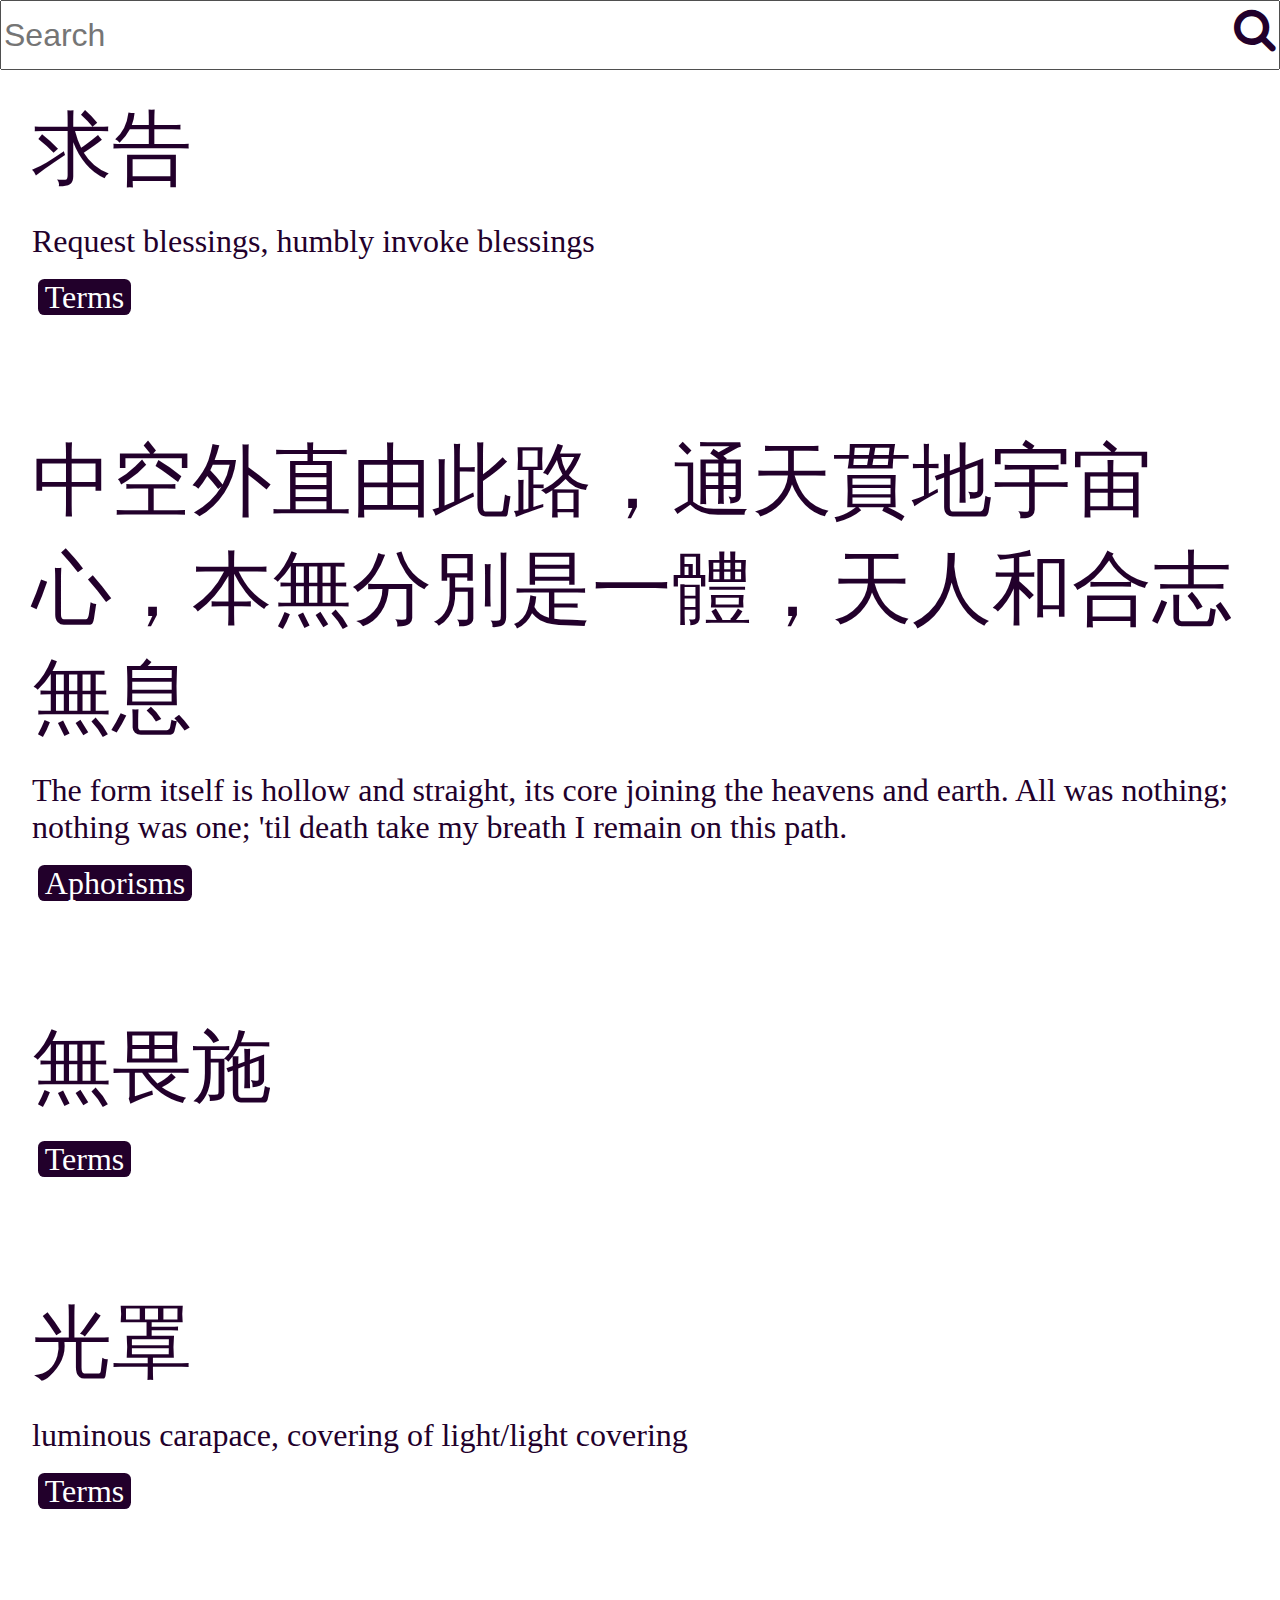
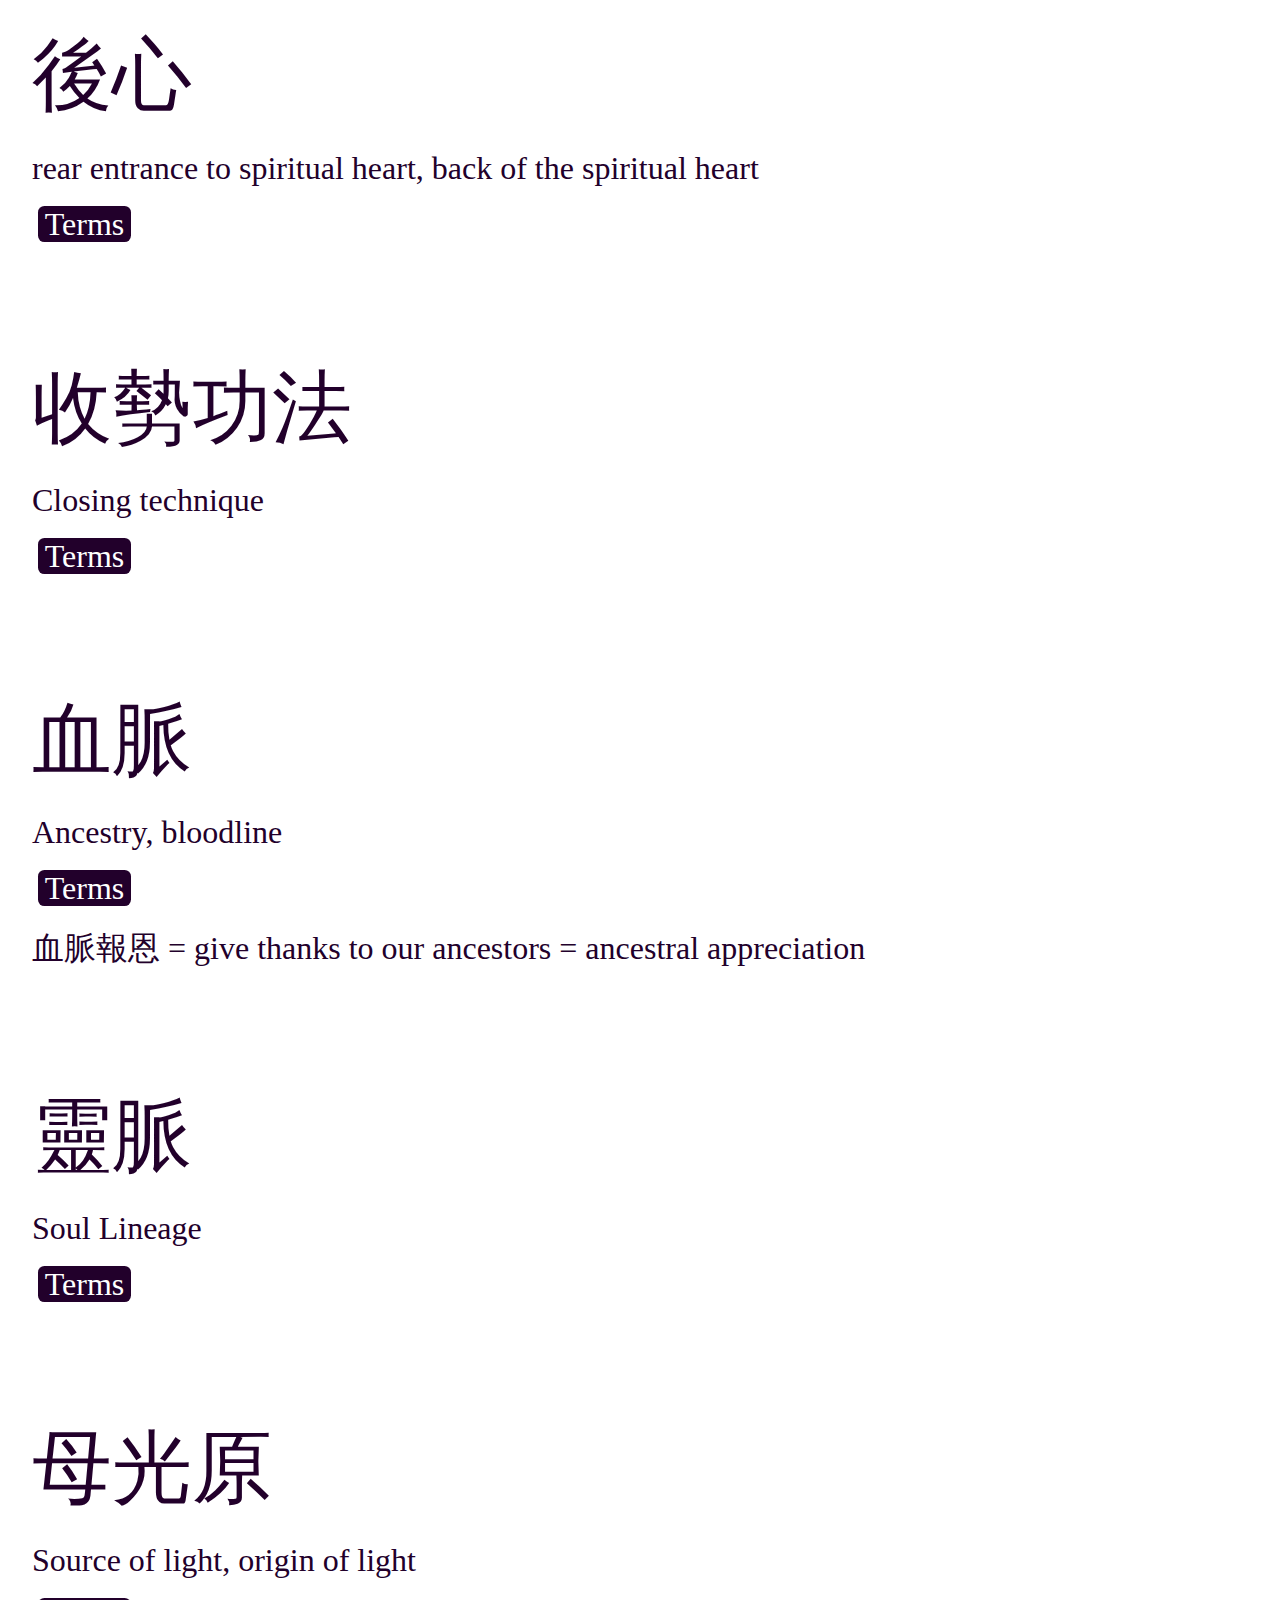
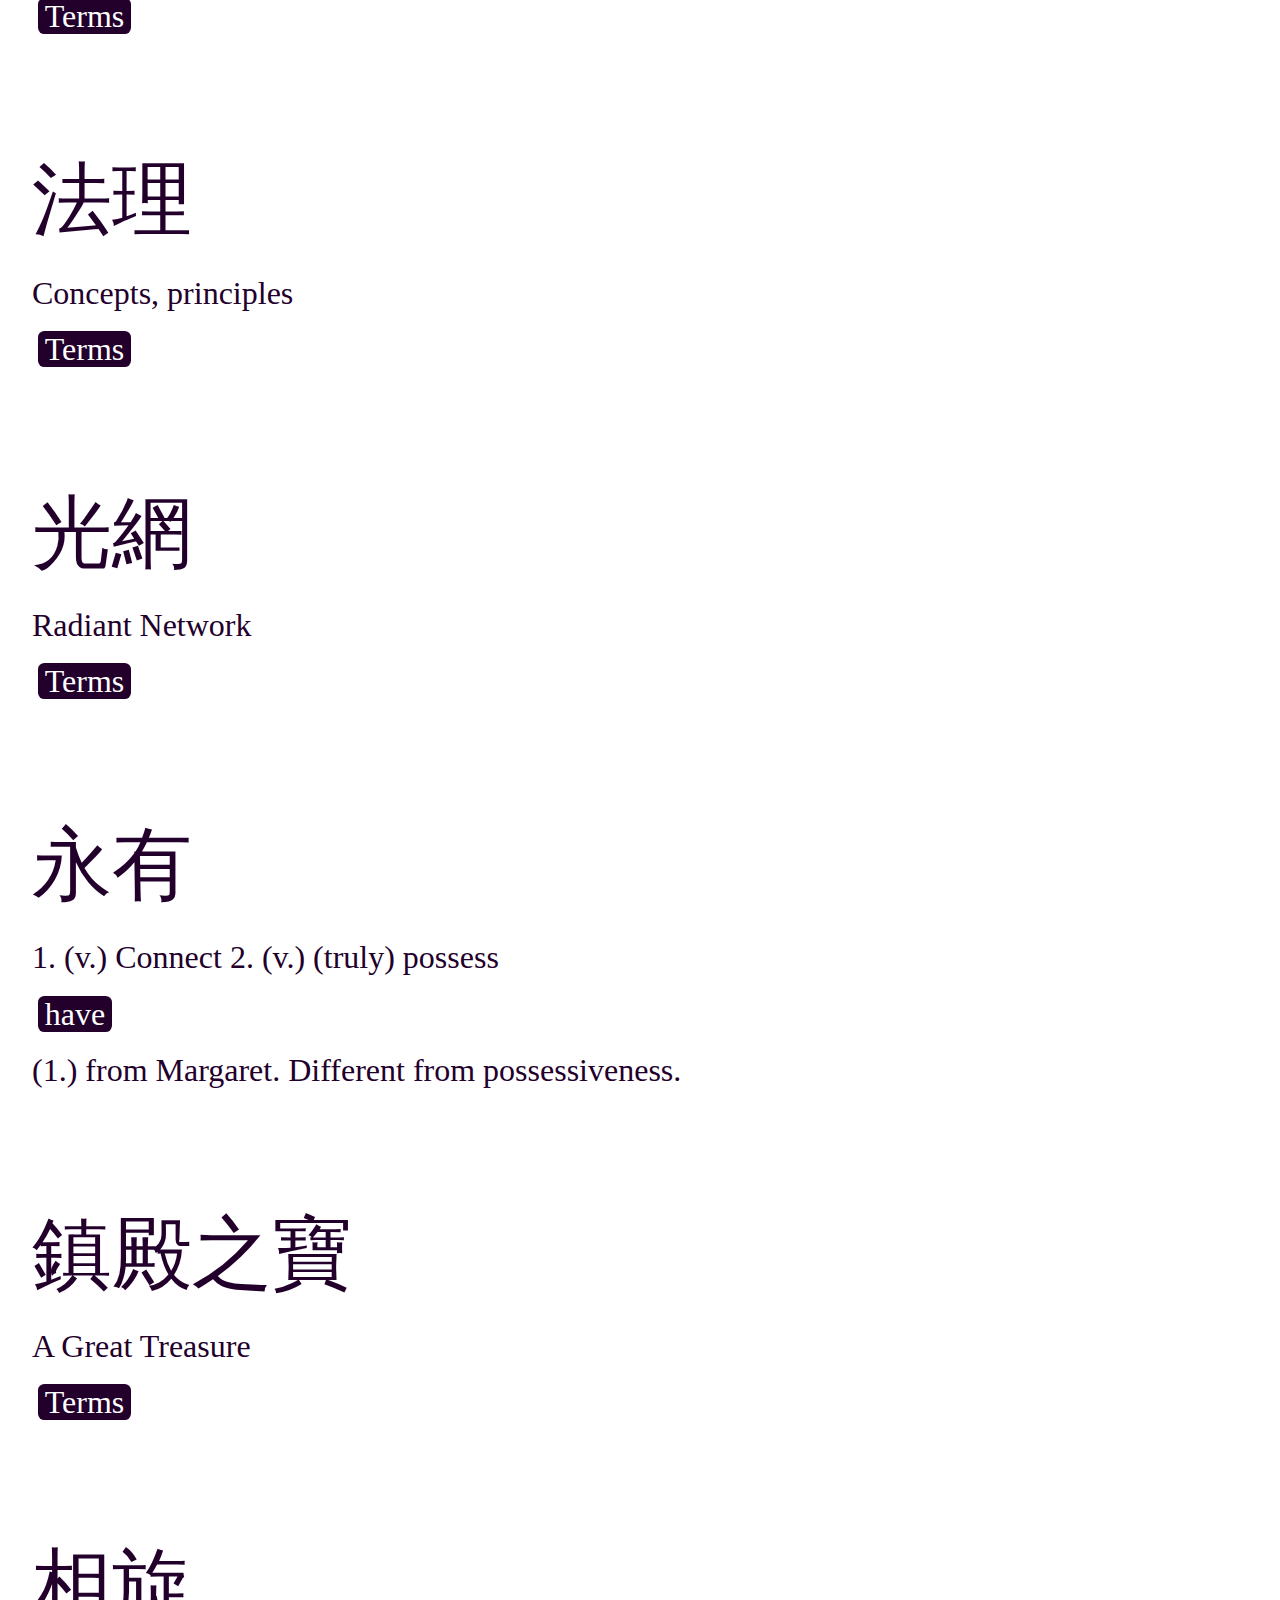
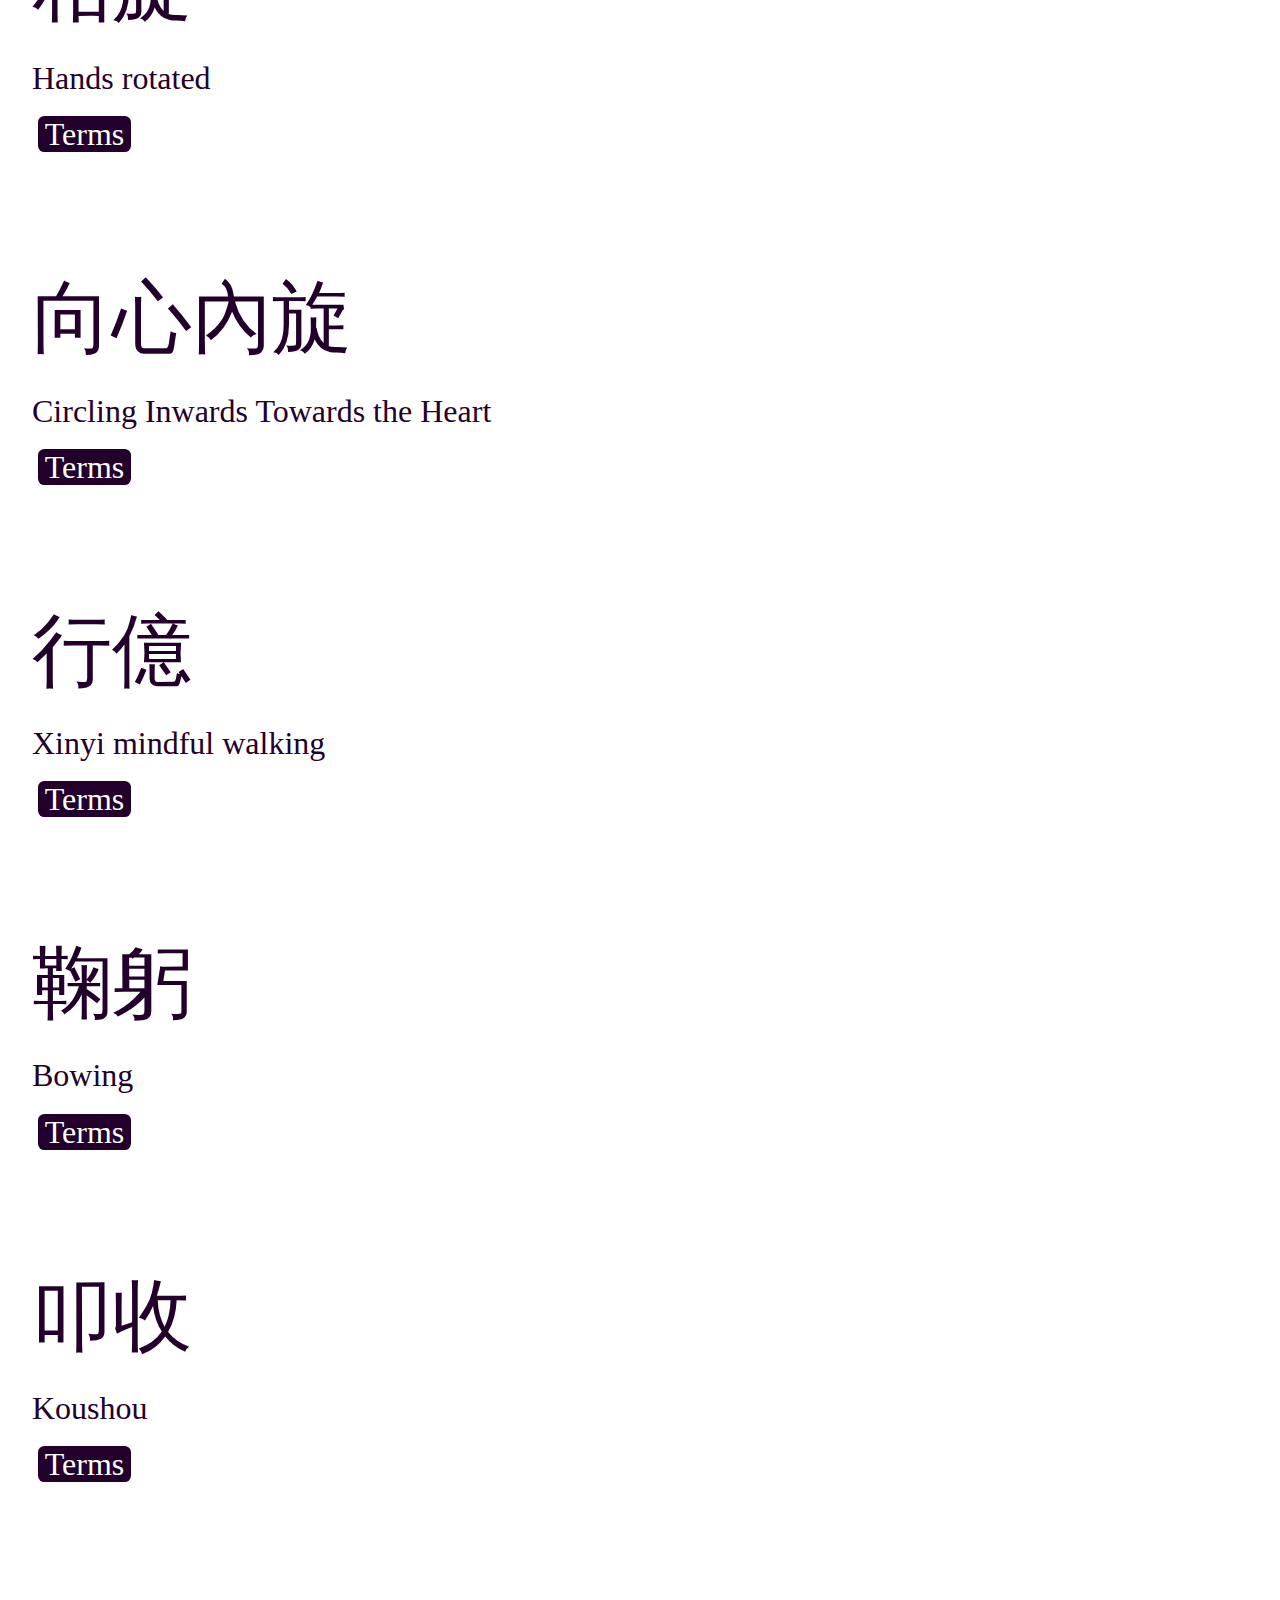
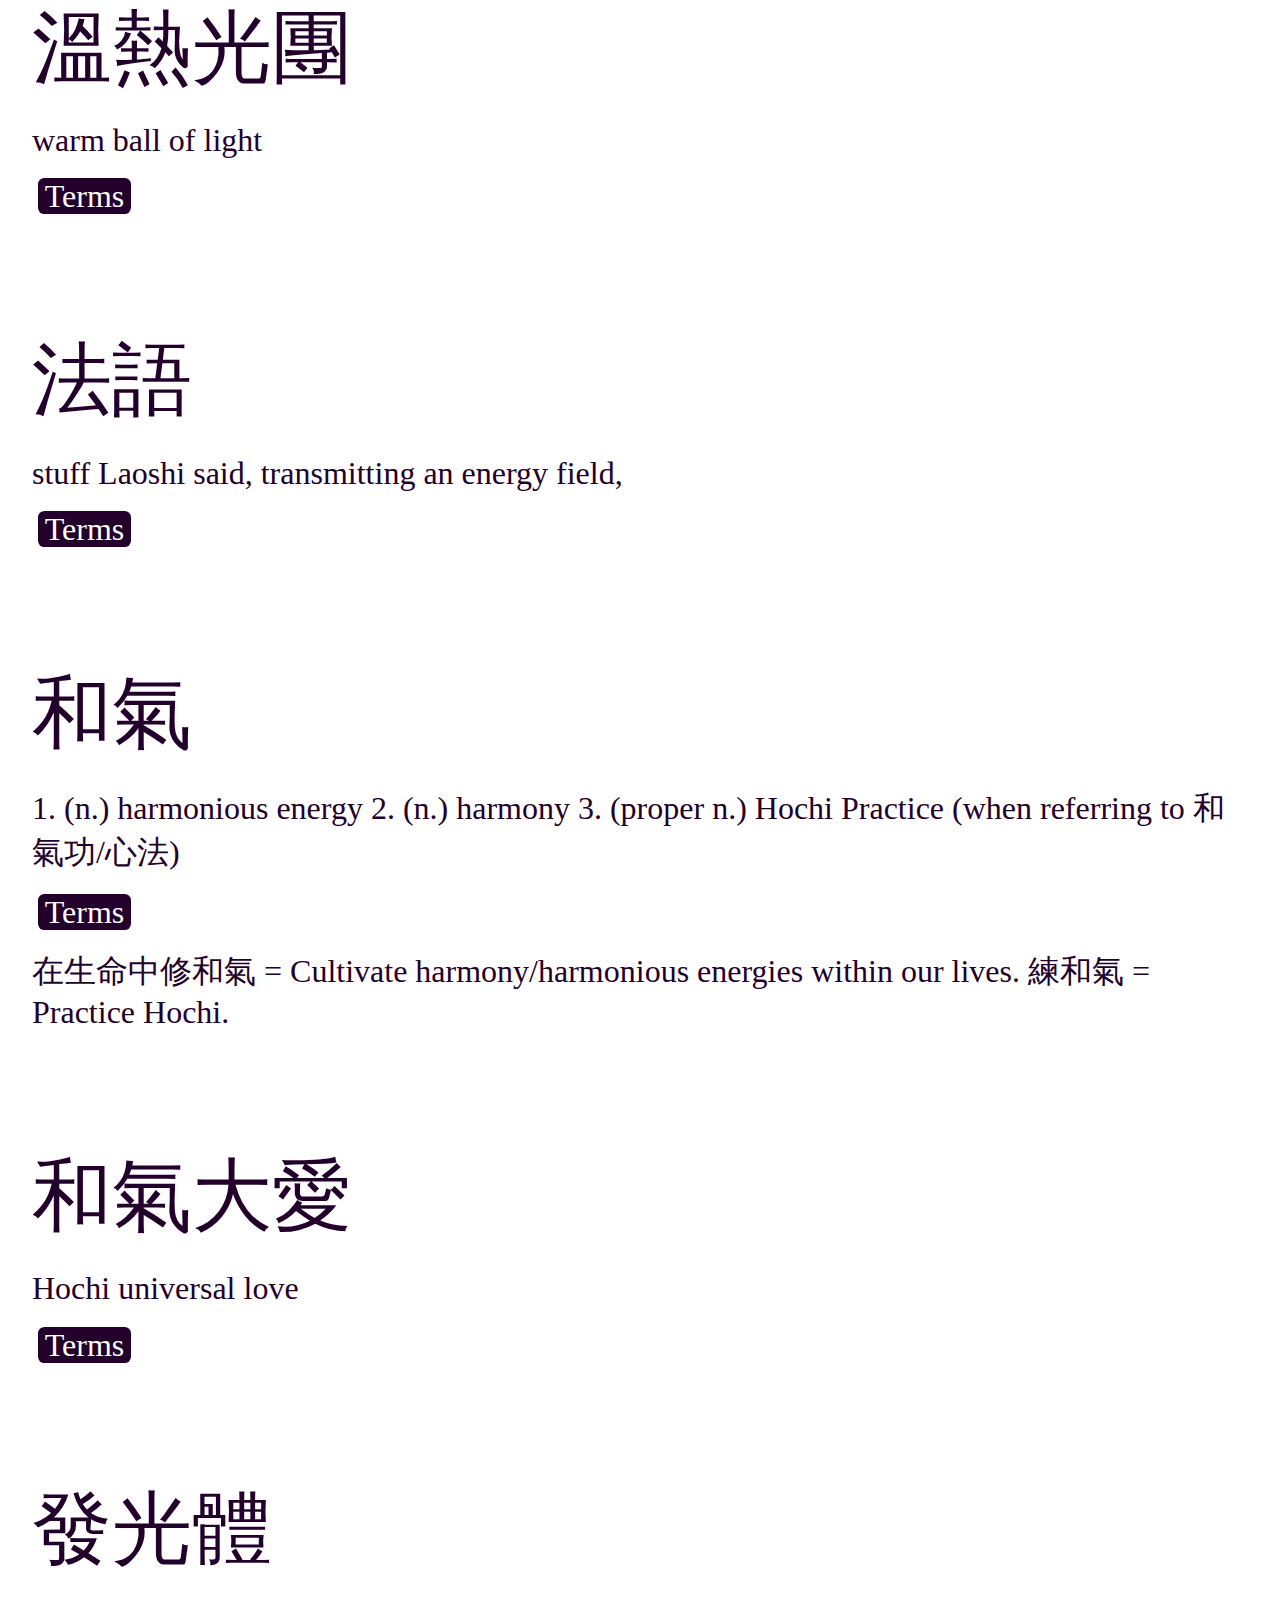
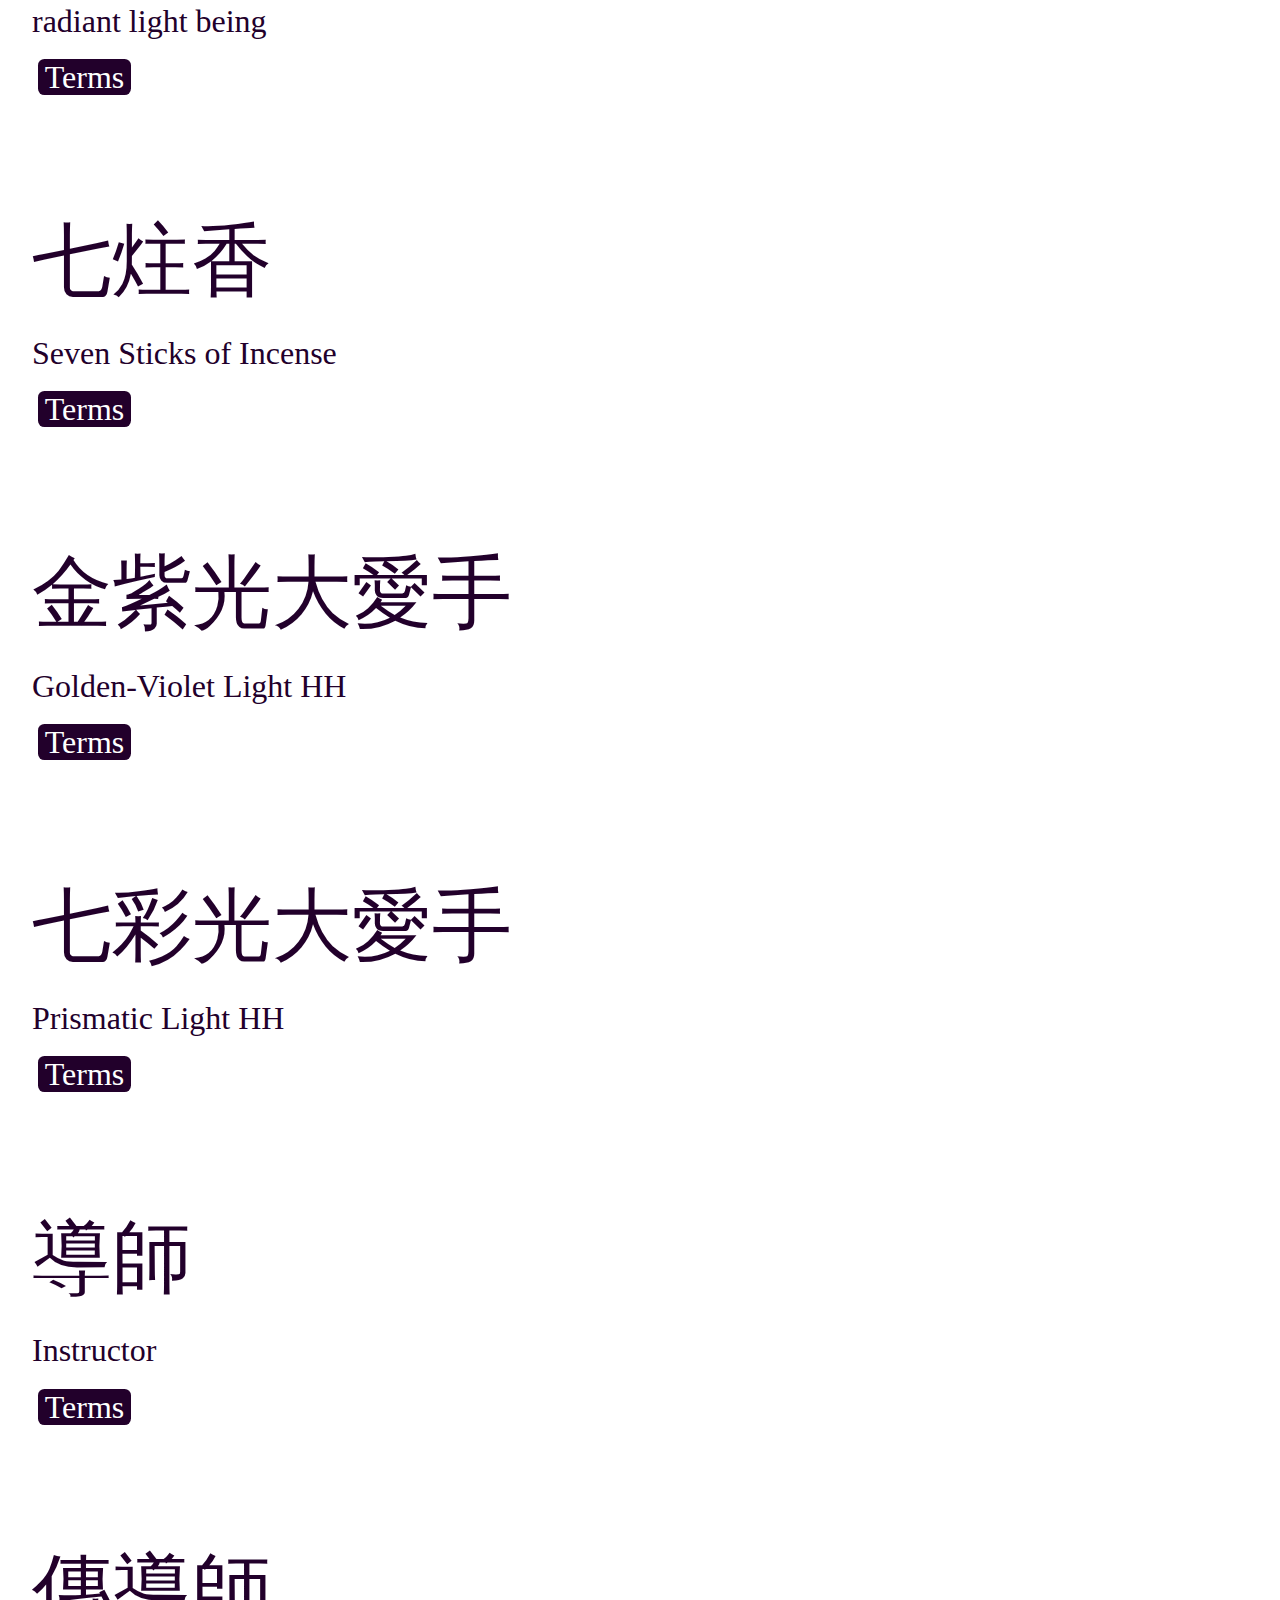
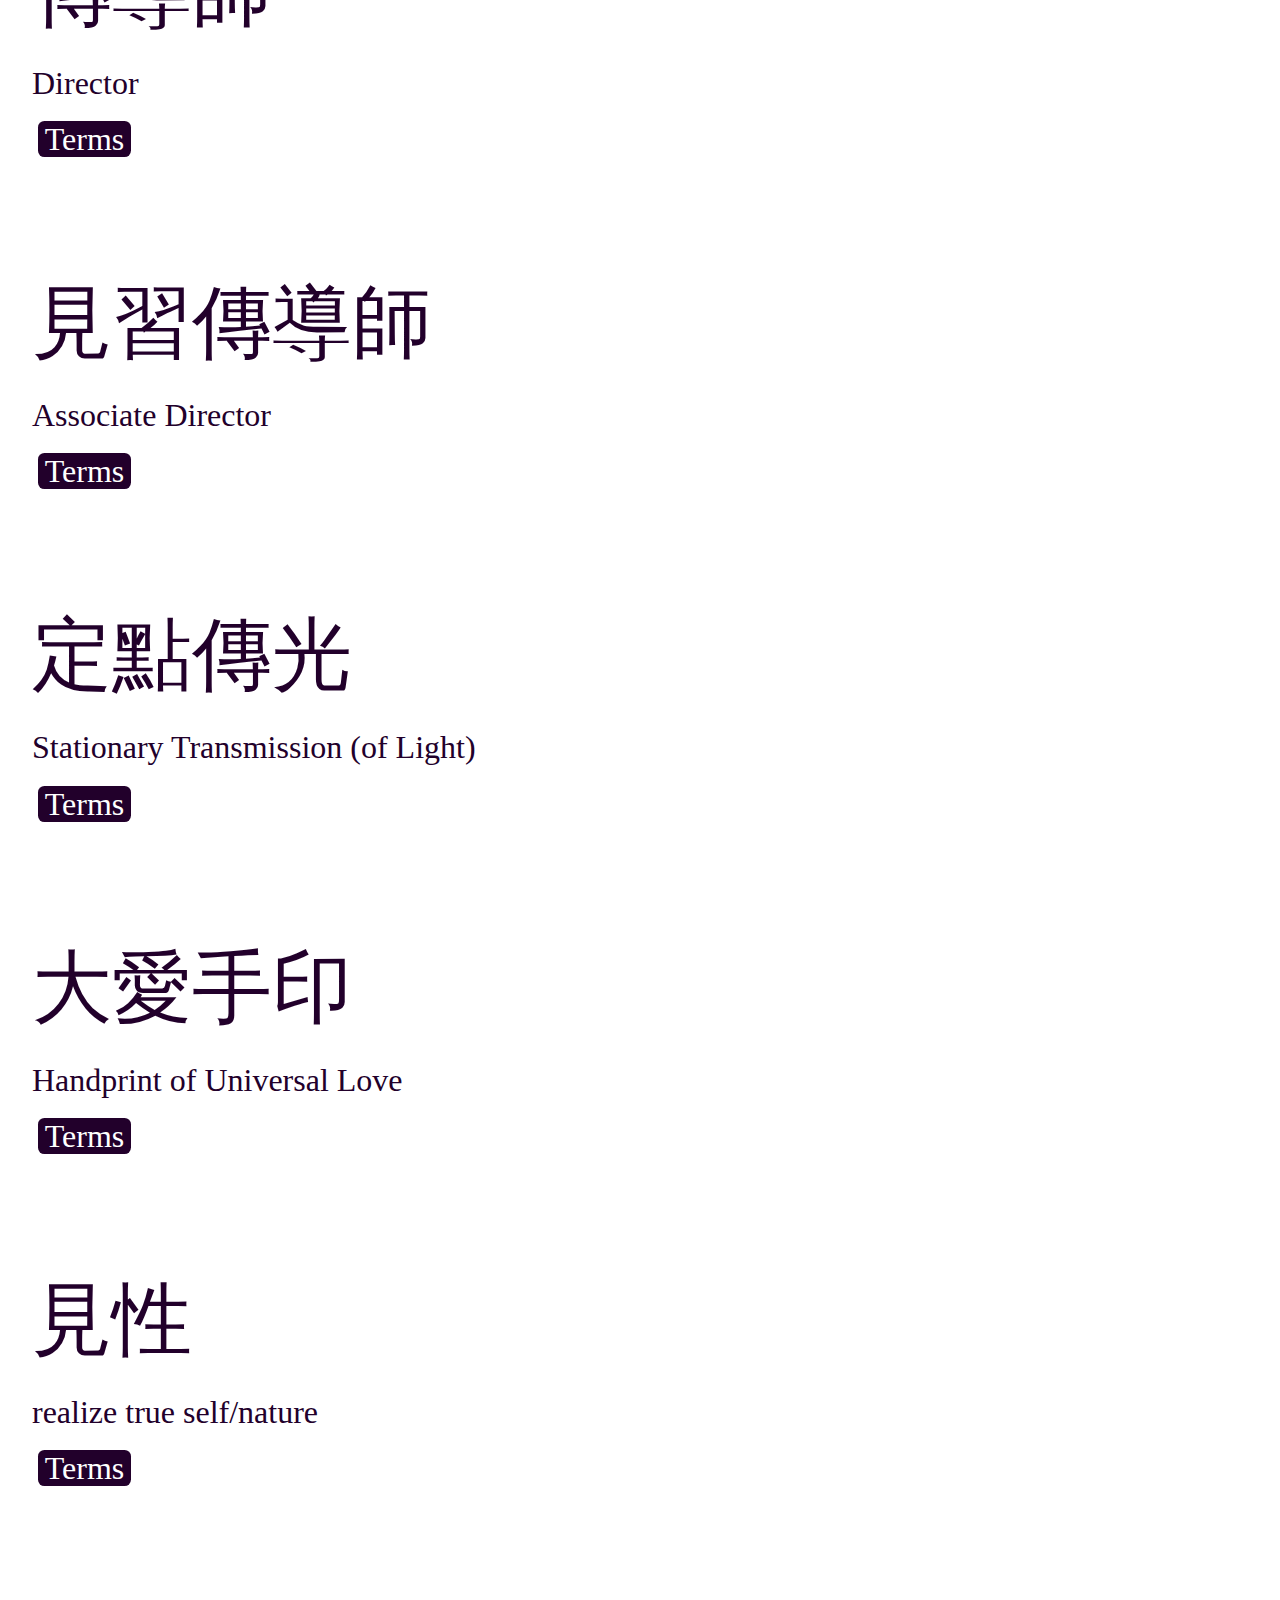
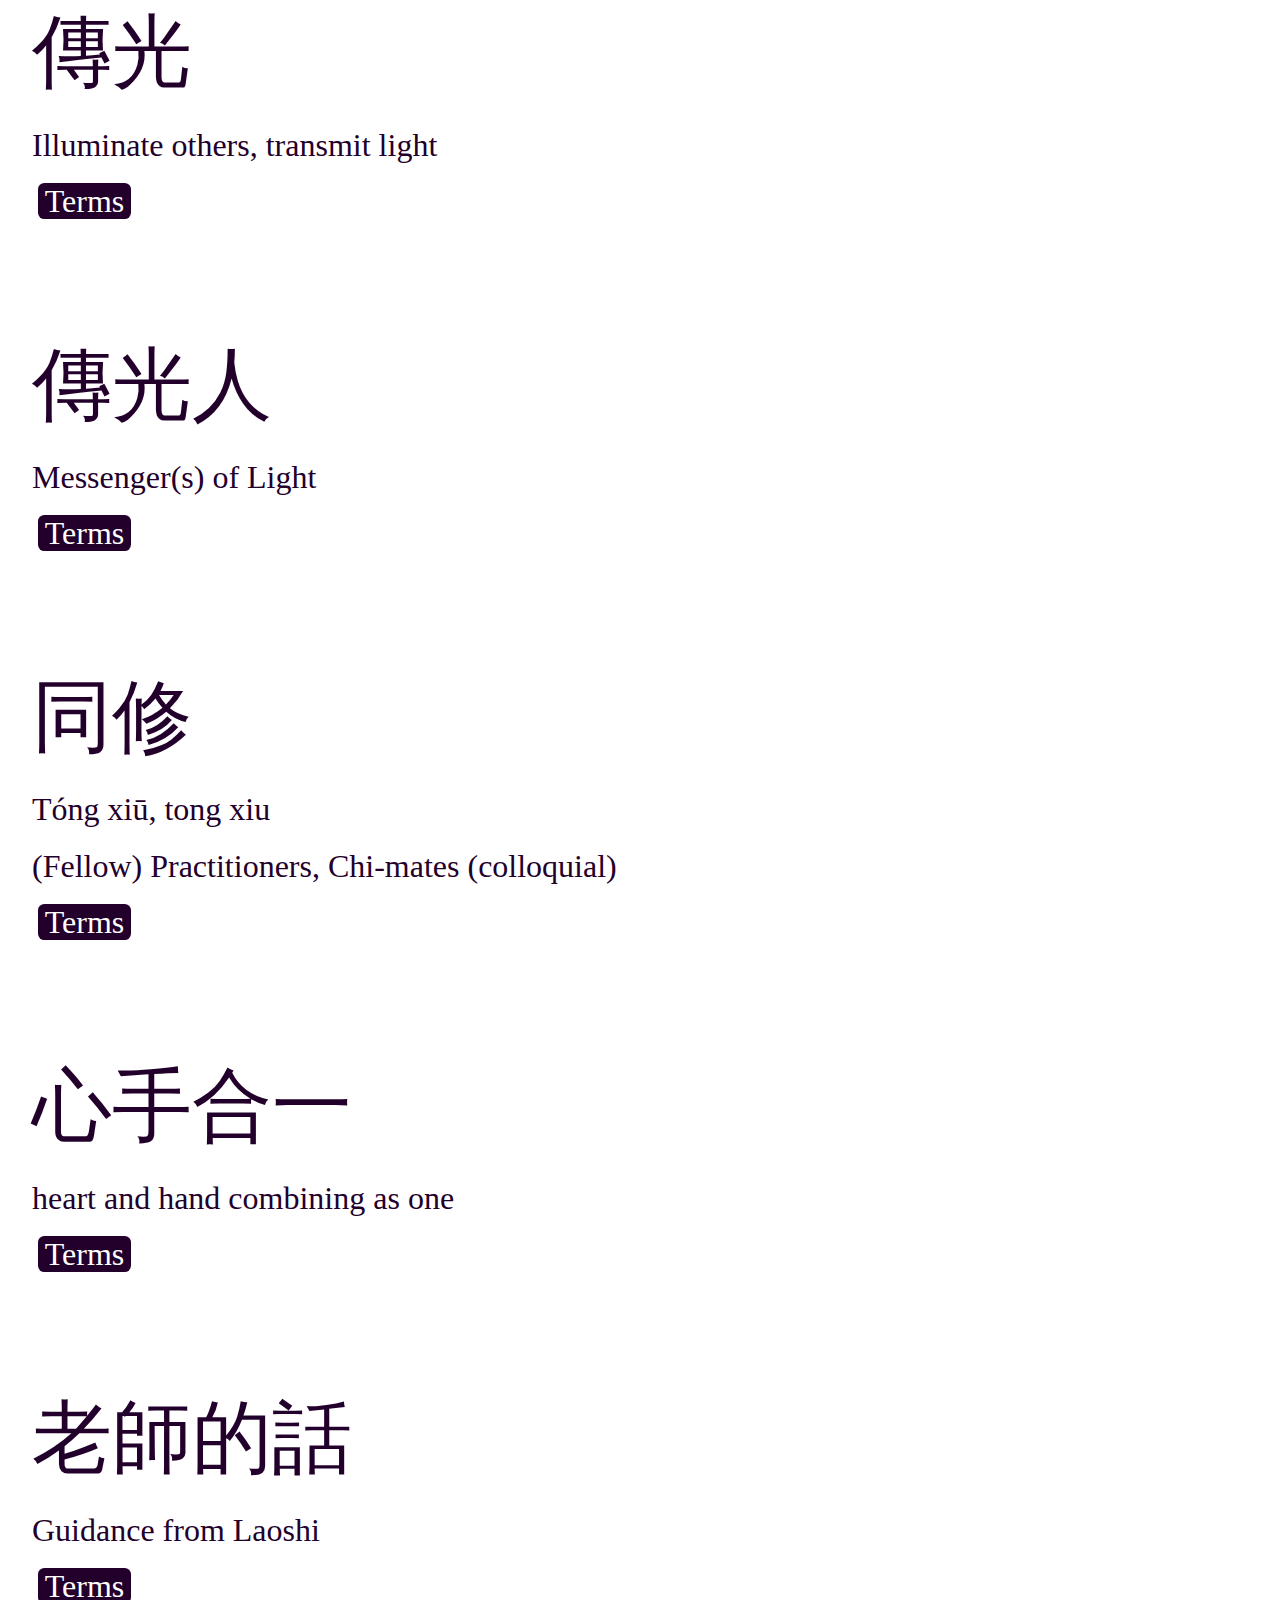
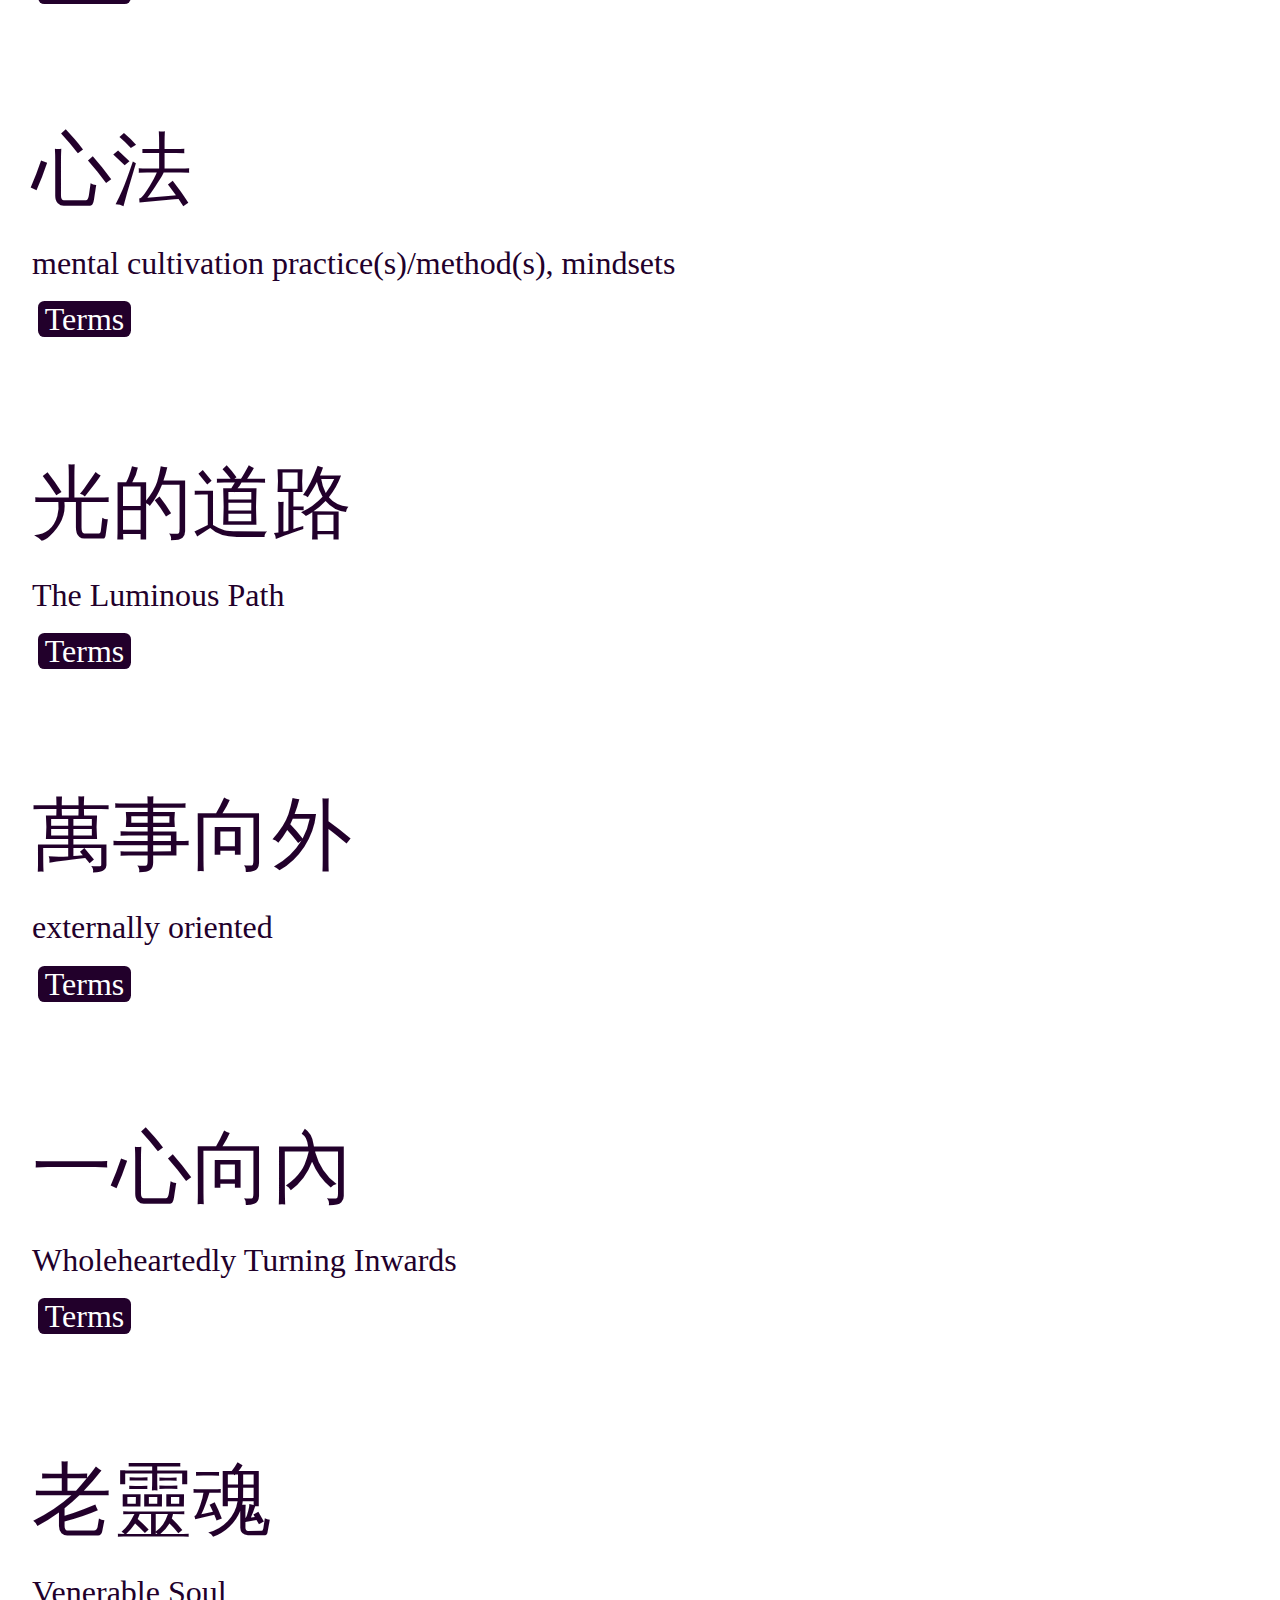
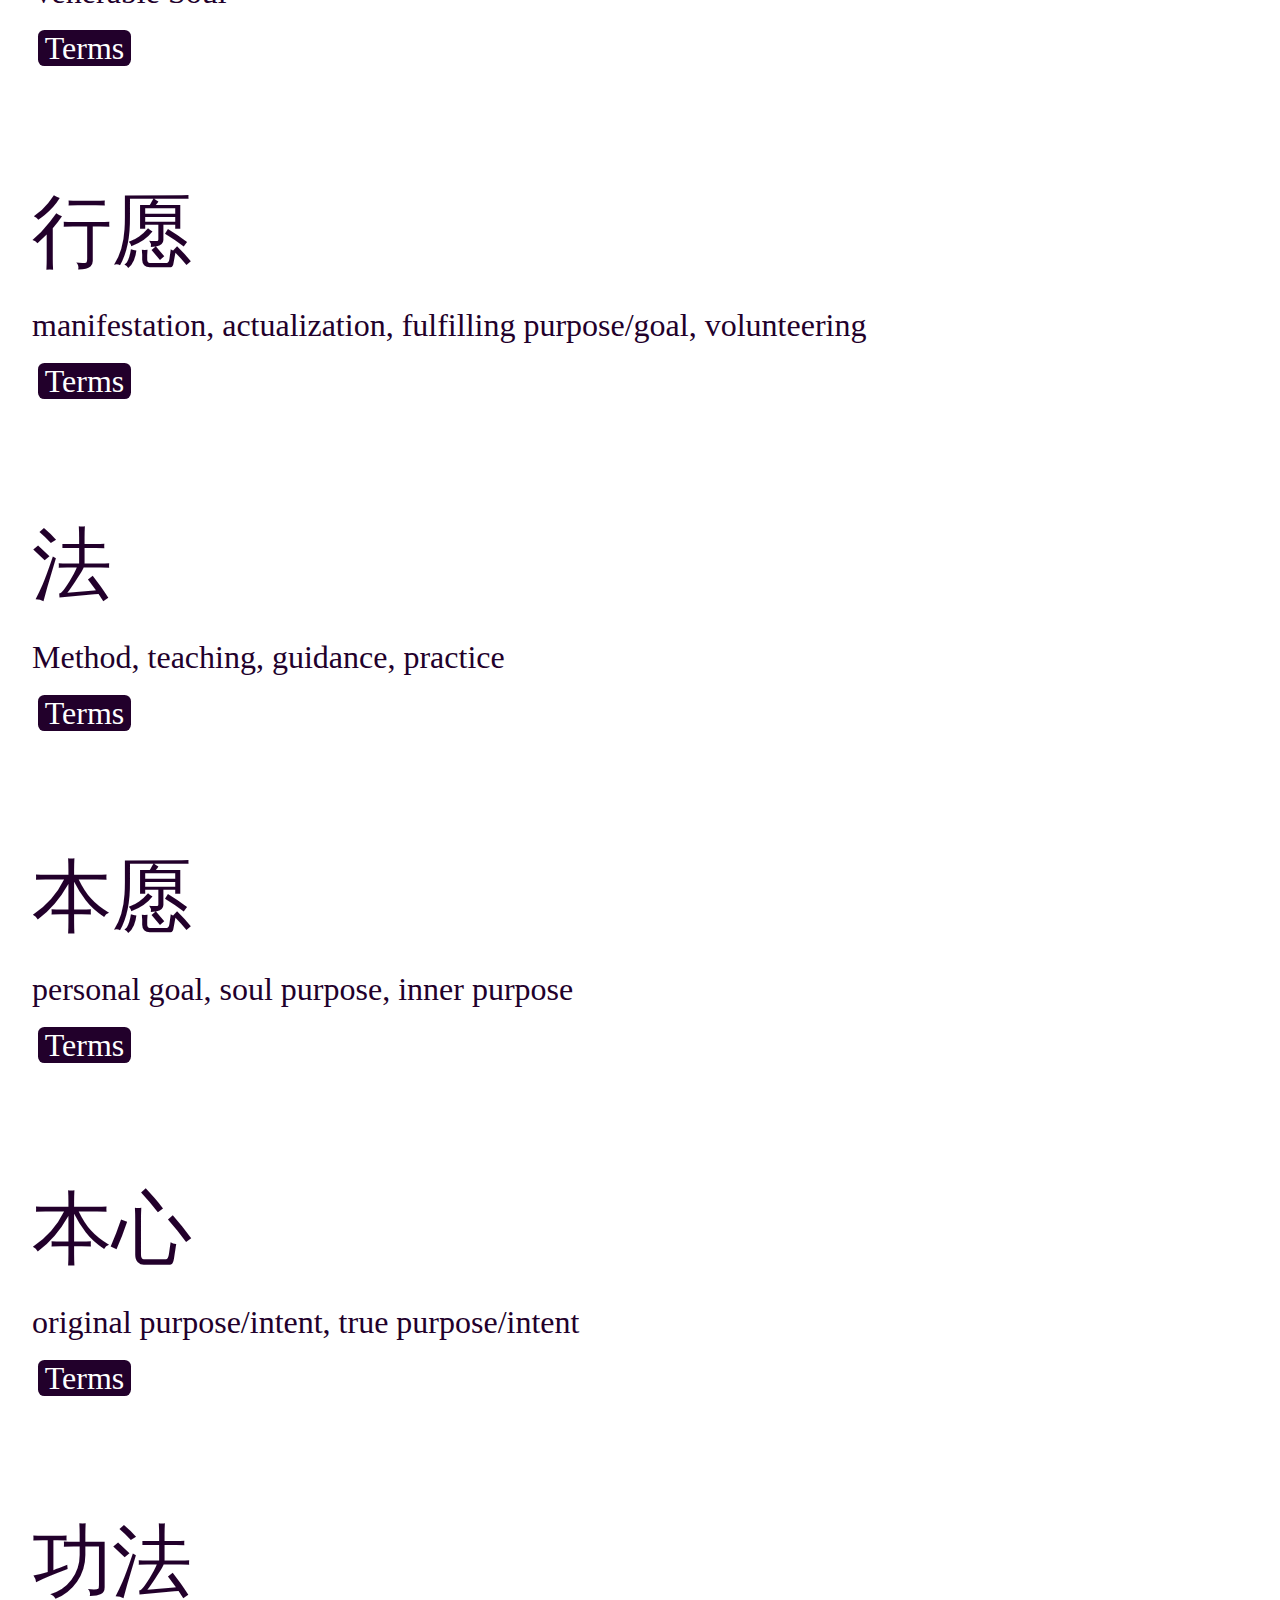
==== www/index.html @ b3f306aa "Initial commit" ====
<!DOCTYPE html>
<html>
    <head>
        <meta charset="utf-8" />
        <meta name="format-detection" content="telephone=no" />
        <meta name="viewport" content="user-scalable=no, initial-scale=1, maximum-scale=1, minimum-scale=1, width=device-width, height=device-height, target-densitydpi=device-dpi" />
        <link rel="stylesheet" type="text/css" href="css/index.css" />
        <link rel="stylesheet" type="text/css" href="css/font-awesome.css" />
        <title>Hochi Vocab</title>
    </head>
    <body>
        <div class="app">
            <div class="search">
                <input id="searchfield" name="searchfield" type="text" placeholder="Search">
                <div class="searchicon" id="glass"><i class="icon-search"></i></div>
                <div class="searchicon" id="clear"><i class="icon-remove-sign"></i></div>
            </div>
            <div class="content"></div>
        </div>
        <script type="text/javascript">
            var vocabList = [];
vocabList[0] = {chinese: "求告", english: "Request blessings, humbly invoke blessings", category: "Terms"};
vocabList[1] = {chinese: "中空外直由此路，通天貫地宇宙心，本無分別是一體，天人和合志無息", english: "The form itself is hollow and straight,  its core joining the heavens and earth.  All was nothing; nothing was one; \'til death take my breath I remain on this path.", category: "Aphorisms"};
vocabList[2] = {chinese: "無畏施", category: "Terms"};
vocabList[3] = {chinese: "光罩", english: "luminous carapace, covering of light/light covering", category: "Terms"};
vocabList[4] = {chinese: "後心", english: "rear entrance to spiritual heart, back of the spiritual heart", category: "Terms"};
vocabList[5] = {chinese: "收勢功法", english: "Closing technique", category: "Terms"};
vocabList[6] = {chinese: "血脈", english: "Ancestry, bloodline", category: "Terms", examples: " 血脈報恩 = give thanks to our ancestors = ancestral appreciation"};
vocabList[7] = {chinese: "靈脈", english: "Soul Lineage", category: "Terms"};
vocabList[8] = {chinese: "母光原", english: "Source of light, origin of light", category: "Terms"};
vocabList[9] = {chinese: "法理", english: "Concepts, principles", category: "Terms"};
vocabList[10] = {chinese: "光網", english: "Radiant Network", category: "Terms"};
vocabList[11] = {chinese: "永有", english: "1. (v.) Connect 2. (v.) (truly) possess", category: " have", examples: "(1.) from Margaret. Different from possessiveness."};
vocabList[12] = {chinese: "鎮殿之寶", english: "A Great Treasure", category: "Terms"};
vocabList[13] = {chinese: "相旋", english: "Hands rotated", category: "Terms"};
vocabList[14] = {chinese: "向心內旋", english: "Circling Inwards Towards the Heart", category: "Terms"};
vocabList[15] = {chinese: "行億", english: "Xinyi mindful walking", category: "Terms"};
vocabList[16] = {chinese: "鞠躬", english: "Bowing", category: "Terms"};
vocabList[17] = {chinese: "叩收", english: "Koushou", category: "Terms"};
vocabList[18] = {chinese: "溫熱光團", english: "warm ball of light", category: "Terms"};
vocabList[19] = {chinese: "法語", english: "stuff Laoshi said, transmitting an energy field,", category: "Terms"};
vocabList[20] = {chinese: "和氣", english: "1. (n.) harmonious energy 2. (n.) harmony 3. (proper n.) Hochi Practice (when referring to 和氣功/心法)", category: "Terms", examples: "在生命中修和氣 = Cultivate harmony/harmonious energies within our lives. 練和氣 = Practice Hochi. "};
vocabList[21] = {chinese: "和氣大愛", english: "Hochi universal love", category: "Terms"};
vocabList[22] = {chinese: "發光體", english: "radiant light being", category: "Terms"};
vocabList[23] = {chinese: "七炷香", english: "Seven Sticks of Incense", category: "Terms"};
vocabList[24] = {chinese: "金紫光大愛手", english: "Golden-Violet Light HH", category: "Terms"};
vocabList[25] = {chinese: "七彩光大愛手", english: "Prismatic Light HH", category: "Terms"};
vocabList[26] = {chinese: "導師", english: "Instructor", category: "Terms"};
vocabList[27] = {chinese: "傳導師", english: "Director", category: "Terms"};
vocabList[28] = {chinese: "見習傳導師", english: "Associate Director", category: "Terms"};
vocabList[29] = {chinese: "定點傳光", english: "Stationary Transmission (of Light)", category: "Terms"};
vocabList[30] = {chinese: "大愛手印", english: "Handprint of Universal Love", category: "Terms"};
vocabList[31] = {chinese: "見性", english: "realize true self/nature", category: "Terms"};
vocabList[32] = {chinese: "傳光", english: "Illuminate others, transmit light", category: "Terms"};
vocabList[33] = {chinese: "傳光人", english: "Messenger(s) of Light", category: "Terms"};
vocabList[34] = {chinese: "同修", pinyin: "Tóng xiū, tong xiu", english: "(Fellow) Practitioners, Chi-mates (colloquial)", category: "Terms"};
vocabList[35] = {chinese: "心手合一", english: "heart and hand combining as one", category: "Terms"};
vocabList[36] = {chinese: "老師的話", english: "Guidance from Laoshi", category: "Terms"};
vocabList[37] = {chinese: "心法", english: "mental cultivation practice(s)/method(s), mindsets", category: "Terms"};
vocabList[38] = {chinese: "光的道路", english: "The Luminous Path", category: "Terms"};
vocabList[39] = {chinese: "萬事向外", english: "externally oriented", category: "Terms"};
vocabList[40] = {chinese: "一心向內", english: "Wholeheartedly Turning Inwards", category: "Terms"};
vocabList[41] = {chinese: "老靈魂", english: "Venerable Soul", category: "Terms"};
vocabList[42] = {chinese: "行愿", english: "manifestation, actualization, fulfilling purpose/goal, volunteering", category: "Terms"};
vocabList[43] = {chinese: "法", english: "Method, teaching, guidance, practice", category: "Terms"};
vocabList[44] = {chinese: "本愿", english: "personal goal, soul purpose, inner purpose", category: "Terms"};
vocabList[45] = {chinese: "本心", english: "original purpose/intent, true purpose/intent", category: "Terms"};
vocabList[46] = {chinese: "功法", english: "Physical (cultivation) practice/method", category: "Terms"};
vocabList[47] = {chinese: "地命", english: "Dark side of life", category: "Terms"};
vocabList[48] = {chinese: "天命", english: "Heavenly mandate, destiny, higher purpose(?)", category: "Terms"};
vocabList[49] = {chinese: "宿命", english: "Original fate, pre-destined fate", category: "Terms"};
vocabList[50] = {chinese: "含光量", english: "Light-retaining capacity, ability to hold light", category: "Terms"};
vocabList[51] = {chinese: "光慈場", english: "Energy field of compassionate light", category: "Terms"};
vocabList[52] = {chinese: "慈化", english: "Compassionately transform", category: "Terms"};
vocabList[53] = {chinese: "愿力", english: "Power of Commitment", category: "Terms"};
vocabList[54] = {chinese: "法界", english: "Realm of Enlightened Beings", category: "Terms"};
vocabList[55] = {chinese: "過關", english: "Overcome major issues", category: "Terms"};
vocabList[56] = {chinese: "和氣照顧", english: "Hochi Support", category: "Terms"};
vocabList[57] = {chinese: "靈子", english: "Spiritual child", category: "Terms"};
vocabList[58] = {chinese: "發心", pinyin: "Fā xīn, fa xin", english: "Vow, set a goal, make a commitment", category: "Terms"};
vocabList[59] = {chinese: "發愿", english: "Setting a goal, making a wish, making a commitment", category: "Terms"};
vocabList[60] = {category: "Terms"};
vocabList[61] = {chinese: "一步樁", english: "One-Step Standing", category: "Terms"};
vocabList[62] = {chinese: "零步樁", english: "No-Step Standing", category: "Terms"};
vocabList[63] = {chinese: "光團", english: "Ring of Light, Group", category: "Terms"};
vocabList[64] = {chinese: "光鎝", english: "(Light) Guild", category: "Terms"};
vocabList[65] = {chinese: "光明因子", english: "luminous factors", category: "Terms"};
vocabList[66] = {chinese: "請法", english: "Sincerely request the energy field of compassionate light", category: "Terms"};
vocabList[67] = {chinese: "法體", english: "consolidated light body", category: "Terms"};
vocabList[68] = {chinese: "光體", english: "light body", category: "Terms"};
vocabList[69] = {chinese: "功體", english: "spiritual energy structure", category: "Terms"};
vocabList[70] = {chinese: "能量體", english: "energy body", category: "Terms"};
vocabList[71] = {chinese: "靈魂體", english: "soul body", category: "Terms"};
vocabList[72] = {chinese: "靈性生命結構體", english: "structure or body of spiritual life, spiritual body/structure", category: "Terms"};
vocabList[73] = {chinese: "法慈場", pinyin: " similar to electric field", english: "energy field (of universal love-light)", category: "Terms", examples: " we get a copy from the master mold"};
vocabList[74] = {chinese: "靈根中線", english: "Spiritually Rooted Center Line", category: "Terms"};
vocabList[75] = {chinese: "求大愛光慈悲", english: "s.b. request the compassion of universal love light", category: "Terms", examples: " talked w/ Laoshi"};
vocabList[76] = {chinese: "請大愛光慈悲這個生命", english: "We request the blessings of universal love light on this being", category: "Terms", examples: " talked w/ Laoshi"};
vocabList[77] = {chinese: "一整體", english: "\"oneness\"", category: "Terms"};
vocabList[78] = {chinese: "人形中線", english: "Human-shaped central lines", category: " Anthromorphic central lines"};
vocabList[79] = {chinese: "記恩、忘怨、常感謝", english: "Remembering Kindness, Forgetting Anger, and Often Appreciating", category: "Terms"};
vocabList[80] = {chinese: "清理慈場", english: "Cleaning the compassion field", category: "Terms"};
vocabList[81] = {chinese: "認知", english: "Acknowledge", category: "Common phrases"};
vocabList[82] = {chinese: "覺察", english: "Realize, recognize, become aware", category: "Common phrases"};
vocabList[83] = {chinese: "觀照", english: "Observe", category: "Common phrases"};
vocabList[84] = {chinese: "轉化", english: "Change, transform", category: "Common phrases"};
vocabList[85] = {chinese: "心存善念", english: "(with a) pure heart and good intentions", category: "Common phrases"};
vocabList[86] = {chinese: "變化氣質", english: "Change/transform our temperament/nature/mannerisms", category: "Common phrases"};
vocabList[87] = {chinese: "感動上天", english: "to (emotionally) move the heavens,", category: "Common phrases"};
vocabList[88] = {chinese: "精進", english: "1. Advanced 2. Dedicated", category: "Common phrases"};
vocabList[89] = {chinese: "實證", english: "prove, manifest, actualize", category: "Common phrases"};
vocabList[90] = {chinese: "相應", english: "Resonate", category: "Common phrases"};
vocabList[91] = {chinese: "感應", english: "response, feelings, sensations", category: "Common phrases"};
vocabList[92] = {chinese: "轉軌", english: "Change tracks, change the way s.b. life is going, change s.b. life direction", category: "Common phrases"};
vocabList[93] = {chinese: "交代過了", english: "already addressed/explained/gone over s.t.", category: "Common phrases"};
vocabList[94] = {chinese: "裡應外合", english: "resonate within and harmonize without", category: " to act together"};
vocabList[95] = {chinese: "修心性", english: "cultivating one\'s nature/disposition", category: "Common phrases"};
vocabList[96] = {chinese: "施受雙方同受益", english: "one receives and both benefit", category: "Common phrases"};
vocabList[97] = {chinese: "請法", english: "Sincerely request compassionate light energy field", category: "Common phrases"};
vocabList[98] = {chinese: "平均著力", english: "Exert effort evenly", category: "Common phrases"};
vocabList[99] = {chinese: "光明希望", english: "Bright future", category: "Common phrases"};
vocabList[100] = {chinese: "慣性", english: "habitual pattern, wont, disposition, inertia", category: "Terms"};
vocabList[101] = {chinese: "進德修業", english: "increase virtue and cultivate positivity and good karma", examples: "Laoshi"};
vocabList[102] = {chinese: "發自內心", english: "from the bottom of [s.b.] heart", category: "Common phrases"};
vocabList[103] = {chinese: "人事境", english: "1. everyday life, human affairs, the ways of the world, the outside world 2. encounter, situation, circumstance, boundary", category: "Common phrases"};
vocabList[104] = {chinese: "復禮", english: "observe proprieties", category: "Common phrases"};
vocabList[105] = {chinese: "通天貫地", english: "connects heaven and earth", category: "Common phrases"};
vocabList[106] = {chinese: "與生命為敵", english: "make enemies with others", category: " designate others as antagonists"};
vocabList[107] = {chinese: "同心攜手", english: "joining hearts, joining hands", category: "Common phrases"};
vocabList[108] = {chinese: "和您同心，與爾攜手", english: "as our hearts are joined, so, thus, are our hands", category: "Common phrases"};
vocabList[109] = {chinese: "（進入）狀態", english: "(come into) the state of being filled with universal love-light", category: " the state"};
vocabList[110] = {chinese: "開步", english: "step out", category: "Common phrases"};
vocabList[111] = {chinese: "一份道情", english: "a heartfelt commitment to [this] path/way", category: "Common phrases"};
vocabList[112] = {chinese: "靈格提昇，護持整個地球進化", english: "Advancing the Spiritual Level, Supporting the Transformation of the Earth", category: "Common phrases"};
vocabList[113] = {chinese: "心量", english: "Capacity of [the] heart", category: "Common phrases"};
vocabList[114] = {chinese: "主軸", english: "life axis, axis of life", category: "Common phrases"};
vocabList[115] = {chinese: "「順」", english: "1. flow 2. to be cooperative", category: "Allegories, Adages & Titles"};
vocabList[116] = {chinese: "發揮生命", english: "express [s.b.] being, realize purpose of life", category: "Common phrases"};
vocabList[117] = {chinese: "修成正果", english: "awakened beings who have achieved enlightenment", category: "Common phrases"};
vocabList[118] = {chinese: "惡緣", english: "bad karma", category: "Common phrases"};
vocabList[119] = {chinese: "求其放心", english: "ease the mind", category: "Common phrases"};
vocabList[120] = {chinese: "不二法門", english: "the only way", category: "Common phrases"};
vocabList[121] = {chinese: "光明道路", english: "luminous path", category: "Common phrases"};
vocabList[122] = {chinese: "經典", english: "sutra, book", category: "Common phrases"};
vocabList[123] = {chinese: "心念", english: "intention", category: "Common phrases"};
vocabList[124] = {chinese: "[去]成就", english: "1. make the best of it 2. accomplish, achieve", category: "Common phrases"};
vocabList[125] = {chinese: "溫柔、和緩", english: "gentle and slow", category: "Common phrases"};
vocabList[126] = {chinese: "光足、心開、體安泰", english: "With ample light the heart opens and the body is at peace!", category: "法語Mantras"};
vocabList[127] = {chinese: "靈心光團常溫暖, 愛和慈悲在我心, 晶瑩惕透鑽石心, 了悟明白常自在", pinyin: "Aphorisms", english: "My spiritual heart is always warm", category: " Love and compassion are within", examples: " With lucidity I am at ease"};
vocabList[128] = {chinese: "無限光、無限愛、無限祝福在其中", english: "Infinite light, infinite love, infinite blessings within", category: "法語Mantras", examples: " 中英對照- 發行CD-立如松心法-2003.07.29-回歸生命的主軸-和氣百日築基班"};
vocabList[129] = {chinese: "致中和，天地位焉，萬物育焉", english: "Be in harmony at the center, heaven and earth are in their rightful place, then all things will grow and prosper", category: "法語Mantras", examples: " 中英對照- 發行CD-立如松心法-2003.07.29-回歸生命的主軸-和氣百日築基班"};
vocabList[130] = {chinese: "我要做大愛發光體", english: "I want to be a radiant being of universal love light", category: "法語Mantras"};
vocabList[131] = {chinese: "記恩、忘怨、常感謝", english: "Remembering kindness, forgetting anger, often giving thanks.", category: "Allegories, Adages & Titles"};
vocabList[132] = {chinese: "我是一團光，來自虛空中，降生到地球，要做傳光人", pinyin: "Wǒ shì yī tuán guāng, láizì xūkōng zhōng, jiàngshēng dào dìqiú, yào zuò chuán guāng rén; wo shi yi tuan guang, lai zi xu kong zhong, jiang sheng dao di qiu, yao zuo chuan guang ren", english: "I am pure light, born of the void, descent upon the earth to become a Messenger (of Light.)", category: "Allegories, Adages & Titles"};
vocabList[133] = {chinese: "立定腳步踏實地", english: "Standing affixed and down-to-earth", category: "法語Mantras"};
vocabList[134] = {chinese: "靈母護靈子", english: "The spiritual mother protects/supports the child", category: "法語Mantras"};
vocabList[135] = {chinese: "身鬆、心空、靈歸中", english: "Relax the body, clear the mind, center the spirit", category: "法語Mantras"};
vocabList[136] = {chinese: "療癒身心、撫慰靈魂、啟發靈性", english: "heal the heart and body, soothe the soul, and enlighten the spirit", category: "法語Mantras"};
vocabList[137] = {chinese: "內提外鬆", english: "Lift Within and Relax Without", category: "Allegories, Adages & Titles"};
vocabList[138] = {chinese: "一切為我而設", english: "all in place is for my sake", category: "法語Mantras"};
vocabList[139] = {chinese: "認知、觀照、覺察、轉換", english: "Acceptance, Observation, Realization, Transformation", category: "法語Mantras"};
vocabList[140] = {chinese: "用光祝福，空間回收，外即是內，空間對置，融為一體", english: "Bless with light, reclaim space; within and without reflect each other, merge into one.", category: "Allegories, Adages & Titles", examples: " need to change"};
vocabList[141] = {chinese: "天大地大，父恩母慈", english: "The heavens and earth are boundless, thus is the kindness of parents.", category: "法語Mantras"};
vocabList[142] = {chinese: "大愛祝福心念", english: "With loving respect, gratitude and confidence let us wish every person in our lives a healthy body, an enlightened mind, and total fulfillment in universal love. Now, let us expand this consciousness to include every person in the world,  every being in the universe. Let our unified love make this wonderful world even better. Let us all immerse ourselves in the joyful embrace of universal love.", category: "法語Mantras"};
vocabList[143] = {chinese: "弟子願意誠心修心性、改毛病、去脾氣，持恆精進勤煉，求上天慈悲垂降光慈場，賜予弟子智慧、力量、藍圖，玉成弟子為天地間的傳光人，傳光給每一個需要的生命，圓滿生命，進化地球。", english: "This disciple is willing to, with complete sincerity, cultivate nature, overcome temper, and consistently practice with dedication. I humbly request the blessings of the universe, bequeath upon this disciple wisdom, strength, and a blueprint.  Aid this disciple in becoming a Conveyor of Light of Heaven and Earth, transmitting light to every living being in need, fulfilling lives, and transforming the earth. (3s)", category: "Prayers"};
vocabList[144] = {chinese: "求大愛光慈悲，(3秒)玉成弟子成為(4秒)天地間的傳光人。(4秒)", english: "We request the blessings of universal love light, (3s) Aide this disciple in becoming (4s) a Messengers of Light upon this earth", category: "Prayers"};
vocabList[145] = {chinese: "弟子愿──誠心修心性(3秒)、改毛病、去脾氣、化慣性，(4秒)與伙伴結盟融和成為光團，(6秒)擴大光慈場，(2秒)讓整個地球含光量升高。(15秒)", pinyin: "Dìzǐ yuàn ──chéngxīn xiū xīnxìng (3 miǎo), gǎi máobìng, qù píqì, huà guànxìng,(4 miǎo) yǔ huǒbàn jiéméng rónghé chéngwéi guāng tuán,(6 miǎo) kuòdà guāng cí chǎng,(2 miǎo) ràng zhěnggè dìqiú hán Guāngliàng shēng gāo. (15 Miǎo)", english: "I am willing -- to sincerely cultivate my nature (3s), change my habits, overcome my temper, and dissolve wont (4s) and warmly coalesce with my companions to form a ring of light. (6s) Expand the compassionate light energy field (2s) and increase the light-holding capacity of the entire world (15s)", category: "Prayers"};
vocabList[146] = {chinese: "公請老師帶領我們一同靜飯。感謝天地宇宙和氣老師同修的大愛。請開動。謝謝老師。謝謝師兄。謝謝師姐。", english: "We respectfully request Laoshi to lead us in giving thanks.  We are grateful for the universal love of the heavens and earth, our families, every teacher and companion in our lives, and all contributors to this meal. (Let us give special thanks to ……for his/her/their contributions.【the person leading the blessing may choose to thank: the cook/chef, kitchen staff, etc.】) Please enjoy (the meal).  (optional: Thank you Laoshi, thank you brothers, thank you sisters.)", category: "Prayers"};
vocabList[147] = {chinese: "一母生二子", english: "The central axis splits into left and right", category: "Allegories & Adages & Titles"};
vocabList[148] = {chinese: "本立而道生", english: "Establish the basics and the way appears.", category: "Allegories & Adages & Titles"};
vocabList[149] = {chinese: "四海之內皆兄弟", english: "All People Can Come Together", category: "Allegories, Adages & Titles"};
vocabList[150] = {chinese: "慈母手中線，遊子身上衣", english: "like a compassionate mother, thread in hand, clothing her wandering child", category: "Allegories & Adages & Titles"};
vocabList[151] = {chinese: "臨行密密縫", english: "as the departure draws closer her needle flies faster", category: "Allegories & Adages & Titles", examples: " meaning is when it\'s time the leave the mother does her best to provide what she can for the child."};
vocabList[152] = {chinese: "定格立品", english: "Establish the Life Format, Cultivate the Character", category: "Allegories & Adages & Titles"};
vocabList[153] = {chinese: "在塵離塵，在塵不染塵", english: "Born into this tumultuous world, leaving it for cultivation; upon return, though still immersed, remain unaffected (add pronouns as needed)", category: "Allegories & Adages & Titles"};
vocabList[154] = {chinese: "從上到下放鬆~高山流水清淨心", english: "Complete Relaxation from Head to Toes~Gaoshan Liushui Qingjing Xin Alpine Water Flowing: The Heart of Tranquility", category: "Allegories & Adages & Titles"};
vocabList[155] = {chinese: "溫暖光團", english: "Warm Ball of Light", category: "Allegories & Adages & Titles"};
vocabList[156] = {chinese: "傳光人的公約", english: "The Convention of Messengers of Light", category: "Allegories, Adages & Titles"};
vocabList[157] = {chinese: "覺醒", english: "Awakening", category: "Allegories & Adages & Titles"};
vocabList[158] = {chinese: "定品立格——「一步樁」的法理法益", english: "Establish the Life Format, Cultivate the Character -- The Principles and Benefits of \"One-Step Standing\"", category: "Allegories & Adages & Titles"};
vocabList[159] = {chinese: "修忘怨", english: "Practicing Forgetting Anger", category: "Allegories & Adages & Titles"};
vocabList[160] = {chinese: "凝聚光軸化形和解-四海之內皆兄弟也", english: "Condense the Axis of Light, Dissolve Form and Come Together -- All People Can Come Together", category: "Allegories, Adages & Titles"};
vocabList[161] = {chinese: "修心性意願七階:基礎、發展、主動、延伸、創意、領導、變化", english: "The Seven Steps of Aspiring to Cultivate One’s Nature: Foundation, Development, Motivation, Extension, Creativity, Leadership, and Transformation", category: "Miscellaneous"};
vocabList[162] = {chinese: "心回本位    自然了悟 心念歸正    萬般皆化 中軸凝聚    自能感應 中軸通貫    不療自癒", pinyin: "Xīn huí běnwèi zìrán liǎowù xīn niàn guī zhèng wànbān jiē huà zhōngzhóu níngjù zì néng gǎnyìng zhōngzhóu tōng guàn bù liáo zì yù", english: "When the heart is returned to its rightful place, one will naturally attain understanding. When thoughts return to the right track, all illusions are dissolved. When the center axis coalesces, one will naturally be able to resonate.  When energy flows freely within the center axis, all is healed without effort.", category: "Miscellaneous"};
vocabList[163] = {chinese: "無所不通、無所不透、無所不在", english: "accept every being completely, omnipresent, one with everything", category: "Miscellaneous"};
vocabList[164] = {chinese: "大愛手請法詞", english: "May the universal love-light of the heavens and earth be conveyed through me.", category: "Invocations"};
vocabList[165] = {chinese: "人形中線", english: "Human-shaped central lines", category: " Anthromorphic central lines"};
vocabList[166] = {chinese: "平移重心", english: "Shifting the Center of Gravity", category: "行儀 xingyi"};
vocabList[167] = {chinese: "三線合一", english: "3 lines becoming 1", category: "行儀 xingyi"};
vocabList[168] = {chinese: "左跟提，（3秒）左尖勾，（3秒）心入軸，（3秒）循中軸，（3秒）到定位；（3秒）左跟踩，（3秒）膝後挺，（3秒）右膝鬆，（3秒）腿微曲，（3秒）軸中正；（3秒）左尖勾，（3秒）心入軸，（3秒）循中軸，（3秒）回原位，（3秒）心入地。（6秒）", english: "Raise left heel (3s) Hook left toes (3s) Heart enters axis (3s) Follow central axis (3s) Come into place; (3s) Lower left heel (3s) Straighten left knee (3s) Relax right knee (3s) Slightly bend legs (3s) Straighten within axis; (3s) Hook left toes, (3s) Heart enters axis, (3s) Follow central axis, (3s) Return to origin, (3s) Heart enters earth. (6s)", category: "行儀 xingyi"};
vocabList[169] = {chinese: "左尖勾，（3秒）左腳踩，（3秒）循中線，（3秒）一格格，（3秒）到腳心，（3秒）左尖勾，（3秒）循中線，（3秒）一格格，（3秒）到腳尖。（5秒）", english: "2: Hook left toes (3s) Step left foot, (3s) Follow central line, (3s) Section by section, (3s) To foot center; (3s) Hook left toes, (3s) Follow central line, (3s) Section by section, (3s) To foot tip. (5s)", category: "行儀 xingyi"};
vocabList[170] = {chinese: "請大愛光慈悲某某某老靈魂", english: "We request the blessings of universal love light for the venerable soul of so-and-so.", category: "Prayers"};
vocabList[171] = {chinese: "報恩了願", english: "gratitude and fulfillment", category: "Common phrases"};
vocabList[172] = {chinese: "法脈", english: "Line of transmission, lineage of the practices/teachings", category: "Terms"};
vocabList[173] = {chinese: "行愿佈施", english: "Circulation of service.", category: "Terms", examples: " the giving of gifts."};
vocabList[174] = {chinese: "傳光點", english: "Service location, Outpost", category: "Terms"};
vocabList[175] = {chinese: "雪中送炭，尋聲救苦，傳光行愿，行愿傳光", english: " Bring aid to where it is most needed, seek the suffering and provide relief, transmit light and manifest one\'s purpose, manifest and transmit light.", category: "Allegories & Adages & Titles"};
vocabList[176] = {chinese: "見習小組長", english: "(group) leader-in-training", category: "Terms"};
vocabList[177] = {chinese: "堵住", pinyin: "Dǔ zhù | Du zhu", english: "obstruction, blockage, impedence, hinderance", category: "Common Phrases", examples: "1. 你就會感到所有堵住的地方到底在那裡。= You will feel where all the obstructed areas are.  所以造成另外一種型態的小損傷，能量的小小的堵住。=  Otherwise we might be causing some minor injury or energetic obstruction/blockage/impedence/hinderance."};
vocabList[178] = {chinese: "卡", pinyin: "Kǎ | Ka", english: "1. (n, v) obstruction, blockage, hinderance. 2. (adj.) stiff  3. (v.) have an issue with", category: "Common Phrases", examples: "1. 能量卡在尾觜 = The (flow of) energy is obstructed/blocked at the saccrum. 2. 肩膀卡住 = [s.b.] shoulder feel stiff. 3. 我跟我朋友卡（某件事） = I have an issue with my friend (regarding a certain topic/situation)."};
vocabList[179] = {chinese: "和氣大愛玉成體系學程架構的基本概念", pinyin: "héqì dà ài yùchéng tǐxì xué chéng jiàgòu de jīběn gàiniàn, heqi da ai yucheng tixi xue cheng jiagou de jiben gainian", english: "The Basic Concept Behind the Educational Framework of the HoChi Universal Love Training System", category: "Allegories, Adages & Titles"};
vocabList[180] = {chinese: "導師體系玉成", pinyin: "Dǎoshī tǐxì yùchéng, Daoshi tixi yucheng", english: "Mentor Training Program", category: "Terms"};
vocabList[181] = {chinese: "靈妙活潑", pinyin: "Língmiào huópō, Lingmiao huopo", english: "use creatively, become creative/lively/vivacious", category: "Common Phrases", examples: "進入到靈性層就能夠靈妙活潑 = When we enter the spiritual layer, we are able to utilize it creatively."};
vocabList[182] = {chinese: "三個臭皮匠勝過諸葛亮", pinyin: "Sān gè chòu píjiang shèngguò zhūgéliàng, San ge chou pijiang shengguo zhegeliang", english: "Three heads are better than one", category: "Allegories, Adages & Titles"};
vocabList[183] = {chinese: "同見同行", pinyin: "Tóng jiàn tóngxíng, Tong jian tongxing", english: "share a common vision and goal", category: "Common Phrases"};
vocabList[184] = {chinese: "我要成為我心目中最理想的我", pinyin: "Wǒ yào chéngwéi wǒ xīnmù zhōng zuì lǐxiǎng de wǒ, wo yao shengwei wo xinmu zhong zui lixiang de wo", english: "I will become the ideal self I hold within my mind\'s eye", category: "Prayers", examples: "大愛光慈悲、我要成為我心目中最理想的我 = We request the blessings of universal love light to aid me in becoming the ideal self I hold within my mind\'s eye."};
vocabList[185] = {chinese: " 大愛光慈悲引領護持造就我 成為我心目中最理想的我", pinyin: "Dà àiguāng cíbēi yǐnlǐng hùchí zàojiù wǒ chéngwéi wǒ xīnmù zhōng zuì lǐxiǎng de wǒ", english: "We request the blessings of universal love light to guide, support, and prepare this disciple in becoming the ideal self I hold within my mind\'s eye.", category: "Prayers"};
vocabList[186] = {chinese: "大愛光慈悲 讓每一位伙伴 都能一步步地重塑生命 成為自己心目中最理想的自己 在地球上產出 一個個的發光體", pinyin: "Dà àiguāng cíbēi ràng měi yī wèi huǒbàn dōu néng yībù bù dì chóng sù shēngmìng chéngwéi zìjǐ xīnmù zhōng zuì lǐxiǎng de zìjǐ zài dìqiú shàng chǎn chū yīgè gè de fāguāng tǐ", english: "We request the blessings of universal love light to allow every companion to be able to reconstruct their lives step by step and become their ideal selves, to create many radiant beings upon this earth.", category: "Prayers"};
vocabList[187] = {chinese: "求 大愛光 法界  老人家  老師 傳導師  導師  光團伙伴   祖先父母親  家人朋友 靈性  老靈魂  肉身伙伴 慈悲  引領護持造就 弟子 讓弟子不斷地 向靈性層   提高生命振動頻率 變化氣質 提升靈格", pinyin: "Qiú Dà àiguāng Fǎjiè lǎorénjiā lǎoshī Chuán dǎoshī dǎoshī guāng tuán huǒbàn Zǔxiān fùmǔ qìng jiārén péngyǒu Língxìng lǎo línghún ròushēn huǒbàn Cíbēi Yǐnlǐng hùchí zàojiù Dìzǐ Ràng dìzǐ bùduàn de Xiàng língxìng céng Tígāo shēngmìng zhèndòng pínlǜ Biànhuà qìzhí Tíshēng líng gé", english: "We request the blessings of universal love light, of the realm of enlightened beings, of Laorenjia, Laoshi, Directors, Instructors, fellow group members, our  ancestors and parents, our families and friends, our spirit, our venerable soul, and our corporeal companions, to guide, support, and prepare this disciple, to allow me to continually raise my vibrational frequency towards that of the spiritual layer, to transform my nature and advance my spiritual level.", category: "Prayers"};
vocabList[188] = {chinese: "黑晶化去修內德", pinyin: "Hēi jīng huà qù xiū nèi dé, Hei jing hua qu xiu nei de", english: "Dissolve Crystallized Negativity and Cultivate Inner Virtue", category: "Allegories, Adages & Titles"};
vocabList[189] = {chinese: "臨終關懷", pinyin: "Línzhōng guānhuái", english: "End-of-life Caring", category: "Terms"};
vocabList[190] = {chinese: "光的通路", pinyin: "Guāng de tōnglù", english: "The Pathway of Light", category: "Allegories, Adages & Titles"};
vocabList[191] = {chinese: "轉換迴路的慣性", pinyin: "Zhuǎnhuàn huílù de guànxìng", english: "Transforming the Cycle of Inertia", category: "Allegories, Adages & Titles"};
vocabList[192] = {chinese: "留出空間常自在", pinyin: "Liú chū kōngjiān cháng zìzài", english: "Leaving Oneself Enough Space to Often Be at Ease", category: "Allegories, Adages & Titles"};
vocabList[193] = {chinese: "清明覺醒轉慣性", pinyin: "Qīngmíng juéxǐng zhuǎn guànxìng, Qingming juexing zhuan guanxing", english: "A Crisp Awakening and Transformation of Habits ", category: "Allegories, Adages & Titles"};
vocabList[194] = {chinese: "精進晨煉平台", pinyin: " Jīngjìn chen liàn píngtái, Jingjin chen lian pingtai", english: "Advanced Morning Meditation ", category: "Allegories, Adages & Titles"};
vocabList[195] = {chinese: "靈性成長班連線", pinyin: "Língxìng chéngzhǎng bān lián xiàn", english: "Spiritual Growth Web Seminar", category: "Allegories, Adages & Titles"};
vocabList[196] = {chinese: "立定腳步踏實地", pinyin: "Lìdìng jiǎobù tàshí dì, Li ding jiao bu tashi di", english: "Standing Affixed and Down-to-Earth", category: "Allegories, Adages & Titles"};
vocabList[197] = {chinese: "高山流水清淨心", pinyin: "Gāoshānliúshuǐ qīngjìng xīn, Gao shan liu shui qingjing xin", english: "Flowing Alpine Waters Cleanse the Heart", category: "Allegories, Adages & Titles"};
vocabList[198] = {chinese: "天地定位安主軸", pinyin: "Tiāndì dìngwèi ān zhǔzhóu, Tain di ding wei an zhu zhou", english: "Align with the Heavens and Earth and Establish the Axis", category: "Allegories, Adages & Titles"};
vocabList[199] = {chinese: "接上天地心", pinyin: "Jiē shàng tiāndì xīn, jie shang tian di xin", english: "Connect to the Heart of the Heavens and Earth", category: "Allegories, Adages & Titles"};
vocabList[200] = {chinese: "熟練心法意歸中", pinyin: "Shúliàn xīn fǎ yì guī zhōng, shu lian xin fa yi gui zhong", english: "Practice Mental Cultivation and the Mind will Center Itself", category: "Allegories, Adages & Titles"};
vocabList[201] = {chinese: " 觀照身心", pinyin: "Guānzhào shēnxīn, guan zhao shen xin", english: "Observe Body and Mind", category: "Allegories, Adages & Titles"};
vocabList[202] = {chinese: "孕育靈性生命結晶體", pinyin: "Yùnyù língxìng shēngmìng jiéjīngtǐ, yun yu lingxing shengming jiejingti ", english: "Nurture the Creation of Spiritual Life", category: "Allegories, Adages & Titles"};
vocabList[203] = {chinese: "千變萬化打開生命限制-老靈魂脫胎換骨", pinyin: "Qiānbiànwànhuà dǎkāi shēngmìng xiànzhì-lǎo línghún tuōtāihuàngǔ, qianbian wanhua da kai shengming xianzhi -- lao ling hun tuo tai huan gu", english: "Countless Changes Broaden Our Horizons -- The Eternal Soul is Reborn", category: "Allegories, Adages & Titles"};
vocabList[204] = {chinese: "和氣真傳-護持老靈魂上路", pinyin: "Héqì zhēnchuán-hùchí lǎo línghún shànglù, heqi zhen chuan huchi lao linghun shang lu", english: "True Transmission of HoChi -- Aid the Venerable Soul in Setting Out on this Path", category: "Allegories, Adages & Titles"};
vocabList[205] = {chinese: "轉換生命的頻率", pinyin: "Zhuǎnhuàn shēngmìng de pínlǜ", english: "Transforming the Vibrational Frequency of Life ", category: "Allegories, Adages & Titles"};
vocabList[206] = {chinese: "有道無德變成魔、有德無道難修真", pinyin: " with virtue but without the way it is diffcult to truly cultivate", english: "Without virtue the way is destructive", category: " without the way virtue is for naught.", examples: "lit. If there is the way without virtue it/we will transform into into a demon"};
vocabList[207] = {chinese: "玉成", pinyin: "Yùchéng, yucheng", english: "train, prepare", category: "Common Phrases", examples: "導師玉成體系 = Instructor Training System. "};
vocabList[208] = {chinese: "接引", pinyin: "Jiē yǐn, jie yin", english: "recruit", category: "Common Phrases"};
vocabList[209] = {chinese: "造就", english: "train, contribute, prepare", category: "Common Phrases"};
vocabList[210] = {chinese: "護持", english: "support, aid", category: "Common Phrases"};
vocabList[211] = {chinese: "七人光團", pinyin: "Qī rén guāng tuán, qi ren guang tuan", english: "7-Person Ring (of Light)", category: "Terms"};
vocabList[212] = {chinese: "知識", pinyin: "Zhīshì, zhi shi", english: "knowledge, epistomology", category: "Common Phrases"};
vocabList[213] = {chinese: "調性", pinyin: "Diào xìng, diao xing", english: "tonality, (overall) tone", category: "Common Phrases"};
vocabList[214] = {chinese: "修煉", pinyin: "Xiūliàn, xiu lian", english: "Cultivation and practice", category: "Terms"};
vocabList[215] = {chinese: "修", pinyin: "Xiū, xiu", english: "cultivate ", category: "Common Phrases"};
vocabList[216] = {chinese: "煉", pinyin: "Liàn, lian", english: "practice", category: "Common Phrases", examples: "「煉」是煉功法 = \"Practice\" means to practice the physical cultivation techniques"};
vocabList[217] = {chinese: "小組護持", english: "Peer Mentor", category: "Common Phrases", examples: " From Mentor Training System"};
vocabList[218] = {chinese: "組長", english: "Group Leader", category: "Common Phrases"};
vocabList[219] = {chinese: "靈跟中線", pinyin: "Líng gēn zhōng xiàn, ling gen zhong xian", english: "Spiritually Rooted Center Line", category: "Terms"};
vocabList[220] = {chinese: "喚醒老靈魂", pinyin: "Huànxǐng lǎo línghún, huan xing lao ling hun", english: "Awakening the Venerable Soul", category: "Allegories, Adages & Titles"};
vocabList[221] = {chinese: "融合就是功德", pinyin: "Rónghé jiùshì gōngdé, ronghe jiushi gongde", english: "Harmony is a Virtue", category: "Allegories, Adages & Titles"};
vocabList[222] = {chinese: "生命的價值", pinyin: "Shēngmìng de jiàzhí, sheng ming de jia zhi", english: "The Value of Life", category: "Allegories, Adages & Titles"};
vocabList[223] = {chinese: "傳光人公約", pinyin: "Chuán guāng rén gōngyuē, chuan guang ren gon yue", english: "The Convention of Messengers of Light", category: "Allegories, Adages & Titles"};
vocabList[224] = {chinese: "覺醒", pinyin: "Juéxǐng, jue xing", english: "Awakening", category: "Allegories, Adages & Titles"};
vocabList[225] = {chinese: "立如松的次第", pinyin: "Lì rú sōng de cìdì, lirusong de ci di", english: "The Stages of Lirusong Standing Like Pine", category: "Allegories, Adages & Titles"};
vocabList[226] = {chinese: "由內在的中心鬆開來", pinyin: "Yóu nèizài de zhōngxīn sōng kāi lái, you nei zai de zhong xing song kai lai", english: "Relax from the Core", category: "Allegories, Adages & Titles"};
vocabList[227] = {chinese: "清理身心光透體", pinyin: "Qīnglǐ shēnxīn guāng tòu tǐ, qing li shen xing guang tou ti", english: "Light Penetrates When Body and Mind are Cleared", category: "Allegories, Adages & Titles"};
vocabList[228] = {chinese: "回歸生命的主軸", pinyin: "Huíguī shēngmìng de zhǔzhóu", english: "Resume the Axis of Life", category: "Allegories, Adages & Titles"};
vocabList[229] = {chinese: "立如松是光的通路", pinyin: "Lì rú sōng shì guāng de tōnglù", english: "Standing Like Pine is the Pathway of Light", category: "Allegories, Adages & Titles"};
vocabList[230] = {chinese: "造成靈性生命體", pinyin: "Zàochéng língxìng shēngmìng tǐ, zao cheng ling xing sheng ming ti", english: "Creating the Body of Spiritual Life", category: "Allegories, Adages & Titles"};
vocabList[231] = {chinese: "其實只有一條路", pinyin: "Qíshí zhǐyǒu yītiáo lù, qi shi zhi you yi tiao lu", english: "Truly There is Only One Path", category: "Allegories, Adages & Titles"};
vocabList[232] = {chinese: "領袖人力的修煉", pinyin: "Lǐngxiù rénlì de xiūliàn, ling xiu ren li de xiu lian", english: "Cultivating Leadership", category: "Allegories, Adages & Titles"};
vocabList[233] = {chinese: "定-成功的基石", pinyin: "Dìng-chénggōng de jīshí, Ding - cheng gong de ji shi", english: "Determination -- The Foundation of Success", category: "Allegories, Adages & Titles"};
vocabList[234] = {chinese: "解脫要愛的煩惱", pinyin: "Jiětuō yào ài de fánnǎo, jie tuo yao ai de fan nao", english: "Freedom from Entreating Love", category: "Allegories, Adages & Titles"};
vocabList[235] = {chinese: "母子一體無分別", pinyin: "Mǔzǐ yītǐ wú fēnbié, mu zu yi ti wu fen bie", english: "Mother and Child are One", category: "Allegories, Adages & Titles"};
vocabList[236] = {chinese: "回到本質", pinyin: "Huí dào běnzhí, hui dao ben zhi ", english: "Restore the Essence", category: "Allegories, Adages & Titles"};
vocabList[237] = {chinese: "寧靜海", pinyin: "Níngjìng hǎi, ning jing hai", english: "Sea of Tranquility", category: "Allegories, Adages & Titles"};
vocabList[238] = {chinese: "通入內在的通路", pinyin: "Tōng rù nèizài de tōnglù, tong ru nei zai de tong lu", english: "Clear the Way Within", category: "Allegories, Adages & Titles"};
vocabList[239] = {chinese: "接上天地心", pinyin: "Jiē shàng tiāndì xīn, jie shang tian de xin", english: "Connect to the Heart of the Heavens and Earth", category: "Allegories, Adages & Titles"};
vocabList[240] = {chinese: "接上天地心", pinyin: "Jiē shàng tiāndì xīn, jie shang tian de xin", english: "Connect to the Heart of the Heavens and Earth", category: "Allegories, Adages & Titles"};
vocabList[241] = {chinese: "執中貫一", pinyin: "Zhí zhōng guànyī, zhi zhong guan yi", english: "Center and Connect to All", category: "Allegories, Adages & Titles"};
vocabList[242] = {chinese: "堅持奮鬥精進心", pinyin: "Jiānchí fèndòu jīngjìn xīn, jian chi fen dou jing jin xin", english: "Maintain the Indominitable Fighting Spirit", category: "Allegories, Adages & Titles"};
vocabList[243] = {chinese: "戲中人，人中戲", pinyin: "Xì zhōng rén, rén zhōng xì, xi zhong ren, ren zhong xi", english: "People of the Plays, Plays of the People", category: "Allegories, Adages & Titles"};
vocabList[244] = {chinese: "體囊呼吸", pinyin: "Tǐ náng, ti nang", english: "Vesicular or Body Breathing", category: "Terms"};
vocabList[245] = {chinese: "呼吸", pinyin: "\'B\" is capitalized if it is w/out ULL reference", english: "Breathing", category: " universal love light breathing", examples: "Terms"};
vocabList[246] = {chinese: "鑽石光圈", pinyin: "Zuànshí guāngquān", english: "Diamond Ring of Light", category: "Terms"};
vocabList[247] = {chinese: "大愛光身體活化呼吸法", pinyin: "Dà àiguāng shēntǐ huóhuà hūxī fǎ, da ai guang shen ti huo hua hu xi fa", english: "Universal Love Breathing Practice to Enliven the Body", category: "Allegories, Adages & Titles"};
vocabList[248] = {chinese: "大愛光祝福你", english: "1. (for HH)  May the blessings of universal love be upon you.  2. (as signature) Love & Light  3. (as farewell, ending guidance) May the blessings of universal love (light) be ever at your side.", category: "Common Phrases"};
vocabList[249] = {chinese: "請大愛手", english: "Invoke (Da ai shou) Healing Hands", category: "Allegories, Adages & Titles"};
vocabList[250] = {chinese: "貼近內在", category: "Allegories, Adages & Titles"};
vocabList[251] = {chinese: "生命之門", category: "Allegories, Adages & Titles"};
vocabList[252] = {chinese: "過關化卡", english: "Pushing Through & Dissolving Blockages", category: "Allegories, Adages & Titles"};
vocabList[253] = {chinese: "慈悲溫暖和希望：大礙手的故事", pinyin: "Cíbēi wēnnuǎn huo xīwàng: Dà ài shǒu de gùshì", english: "Compassion, Warmth & Hope: The Story of Healing Hands", category: "Allegories, Adages & Titles"};
vocabList[254] = {chinese: "血眽報恩 (1) 家族血眽解碼", pinyin: "Xuè mò bào\'ēn jiāzú xiě mò jiěmǎ", english: "Ancestral Appreciation (1) Deciphering Ancestry ", category: "Allegories, Adages & Titles"};
vocabList[255] = {chinese: "識透生命真相 (1) 從生命本質徹底解套", pinyin: "Shi tòu shēngmìng zhēnxiàng (1) cóng shēngmìng běnzhí chèdǐ jiě tào", english: "Seeing Life As It Is (1) Using the Essence of Life to Attain True Release ", category: "Allegories, Adages & Titles"};
        </script>
        <script type="text/javascript" src="phonegap.js"></script>
        <script type="text/javascript" src="js/index.js"></script>
        <script type="text/javascript">
            app.initialize();
        </script>
    </body>
</html>
---- www/css/index.css ----
@font-face {
    font-family: ukai;
    src: url("../fonts/ukai.ttc");
}

* {
    -webkit-tap-highlight-color: rgba(0,0,0,0); /* make transparent link selection, adjust last value opacity 0 to 1.0 */
}

body {
    /*-webkit-touch-callout: none;*/                /* prevent callout to copy image, etc when tap to hold */
    /*-webkit-text-size-adjust: none;*/             /* prevent webkit from resizing text to fit */
    /*-webkit-user-select: text;*/                  /* prevent copy paste, to allow, change 'none' to 'text' */
    /*background-attachment:fixed;*/
    /*font-family:'HelveticaNeue-Light', 'HelveticaNeue', Helvetica, Arial, sans-serif;*/
    font-family:Georgia;
    font-size:200%;
    color:#22002B;
    height:100%;
    margin:0px;
    padding: 2em 0 0 0;
    width:100%;
}

.search {
    position: absolute;
    top: 0;
    left: 0;
    right: 0;
    margin: 0px;
    padding: 0px;
    height: 2em;
}

#searchfield {
    position: absolute;
    top: 0;
    left: 0;
    right: 0;
    margin: 0;
    height: 100%;
    font-size: 100%;
}

.searchicon {
    position: absolute;
    top: 0;
    bottom: 0;
    right: 0;
    margin: 0.1em;
    font-size: 140%;
}

#clear {
    display: none;
}

.row ul {
    list-style-type: none;
    margin-bottom: 3.5em;
    padding-left: 1em;
    padding-right: 1em;
}

.row ul li {
    display: block;
    margin-bottom: 0.6em;
}

.chinese {
    font-family:ukai;
    font-size:250%;
}

.english {
}

.pinyin {
}

.category {
     -moz-border-radius: 0.2em; /* FF1+ */
  -webkit-border-radius: 0.2em; /* Saf3-4 */
          border-radius: 0.2em; /* Opera 10.5, IE 9, Saf5, Chrome */
          margin: 0.2em;
          padding-left: 0.2em;
          padding-right: 0.2em;
          background-color:#22002B;
          color:white;
}
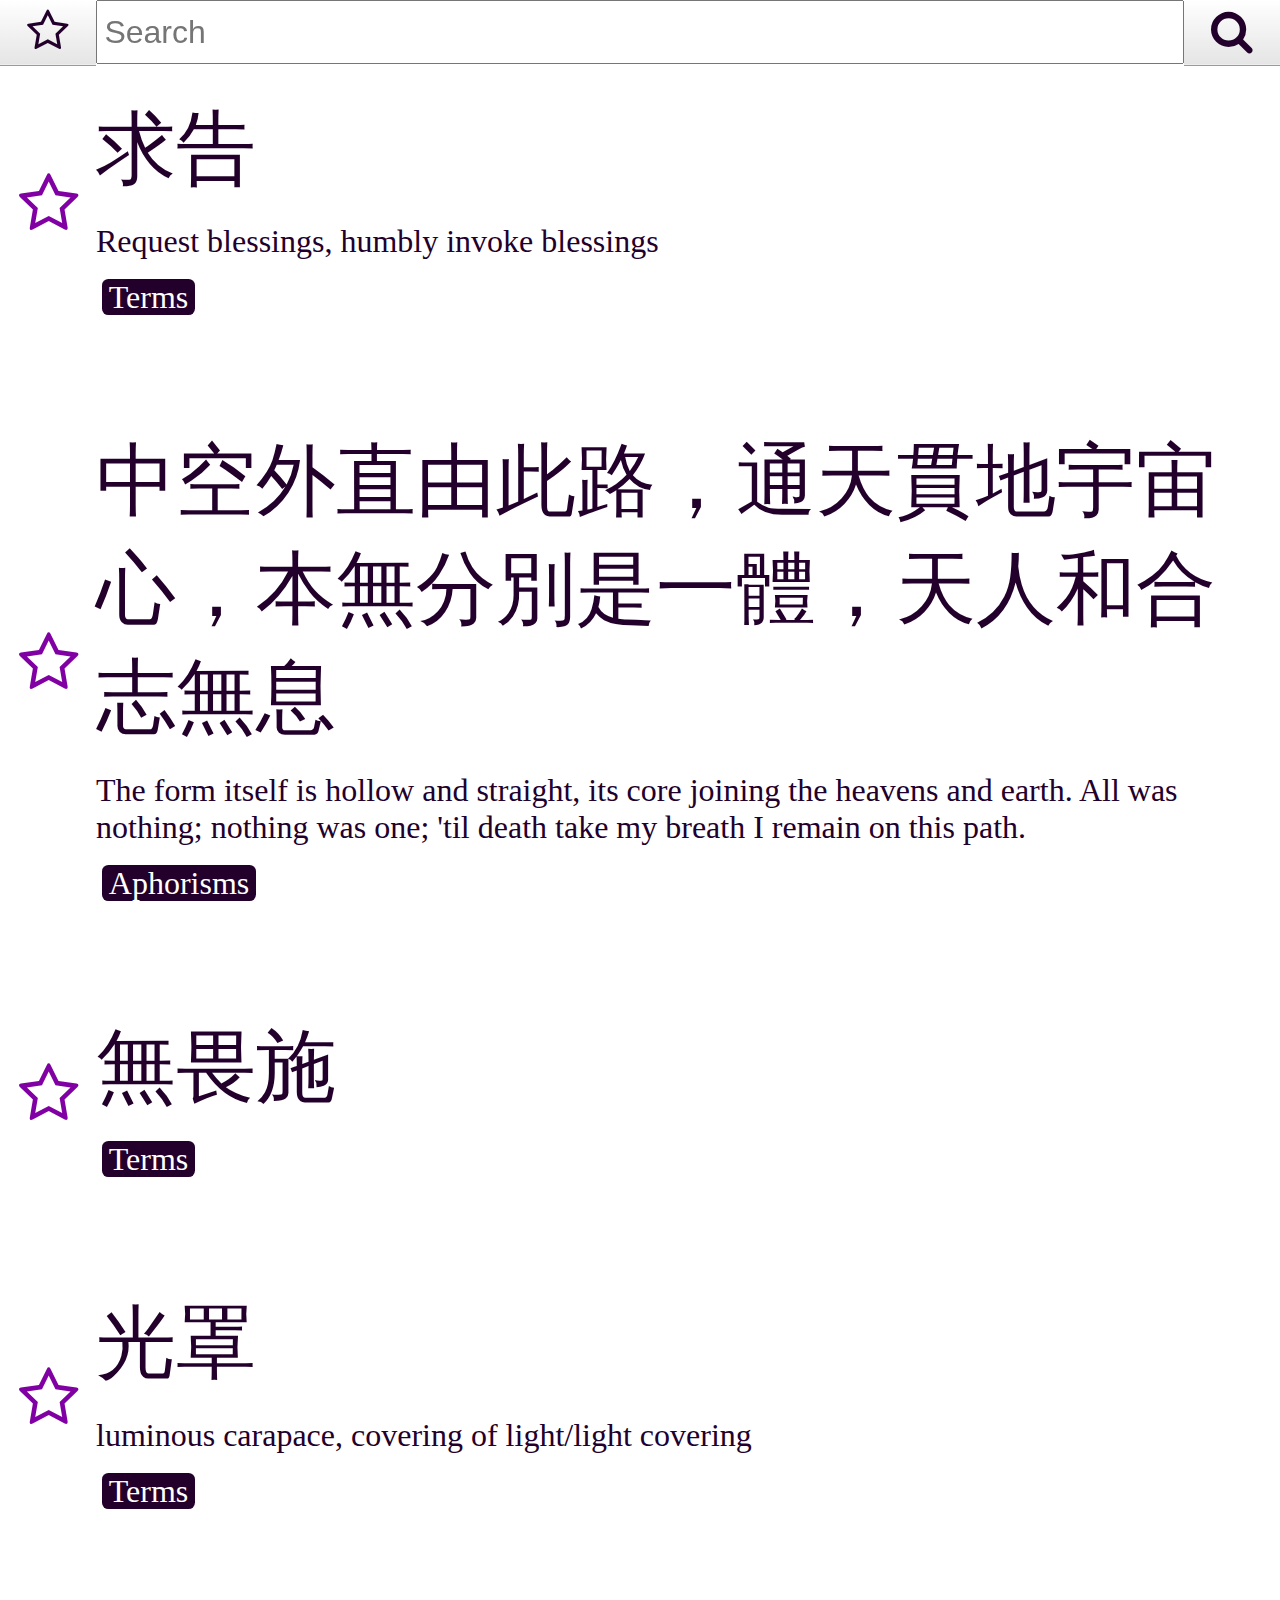
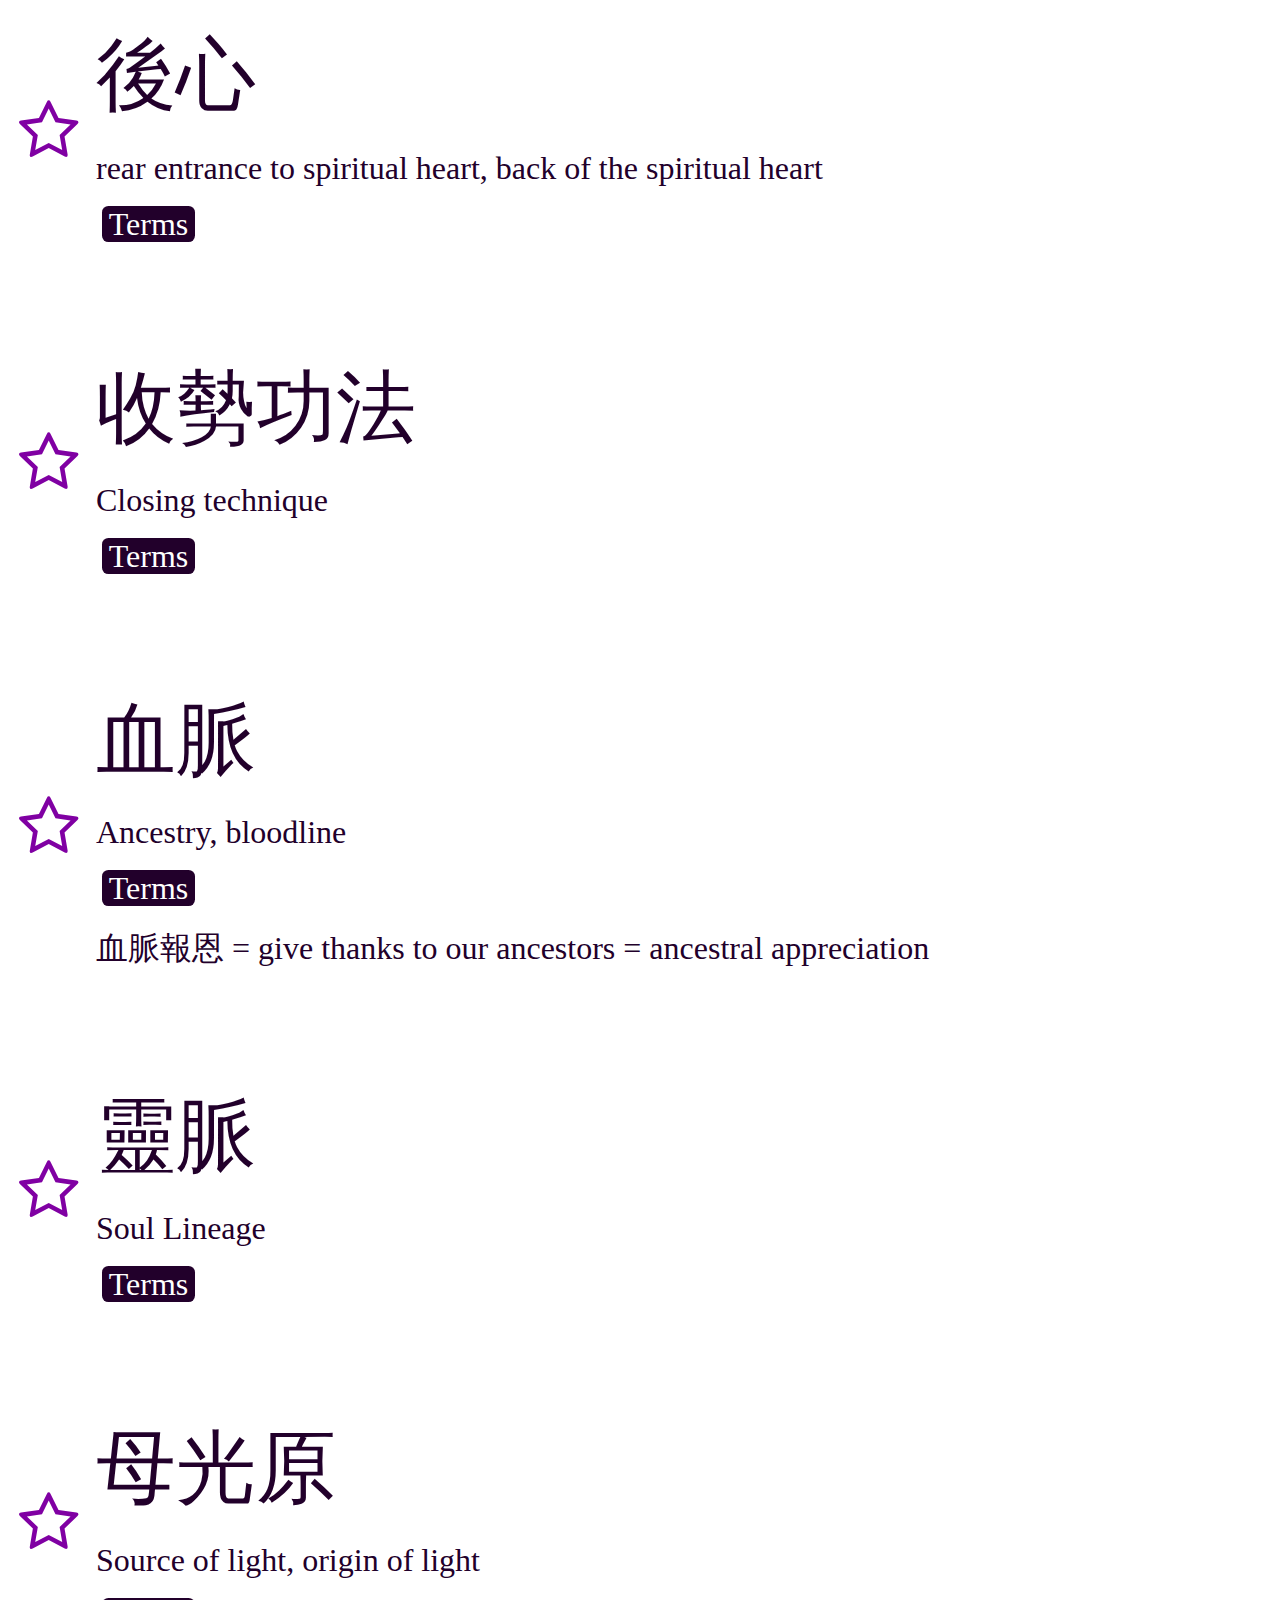
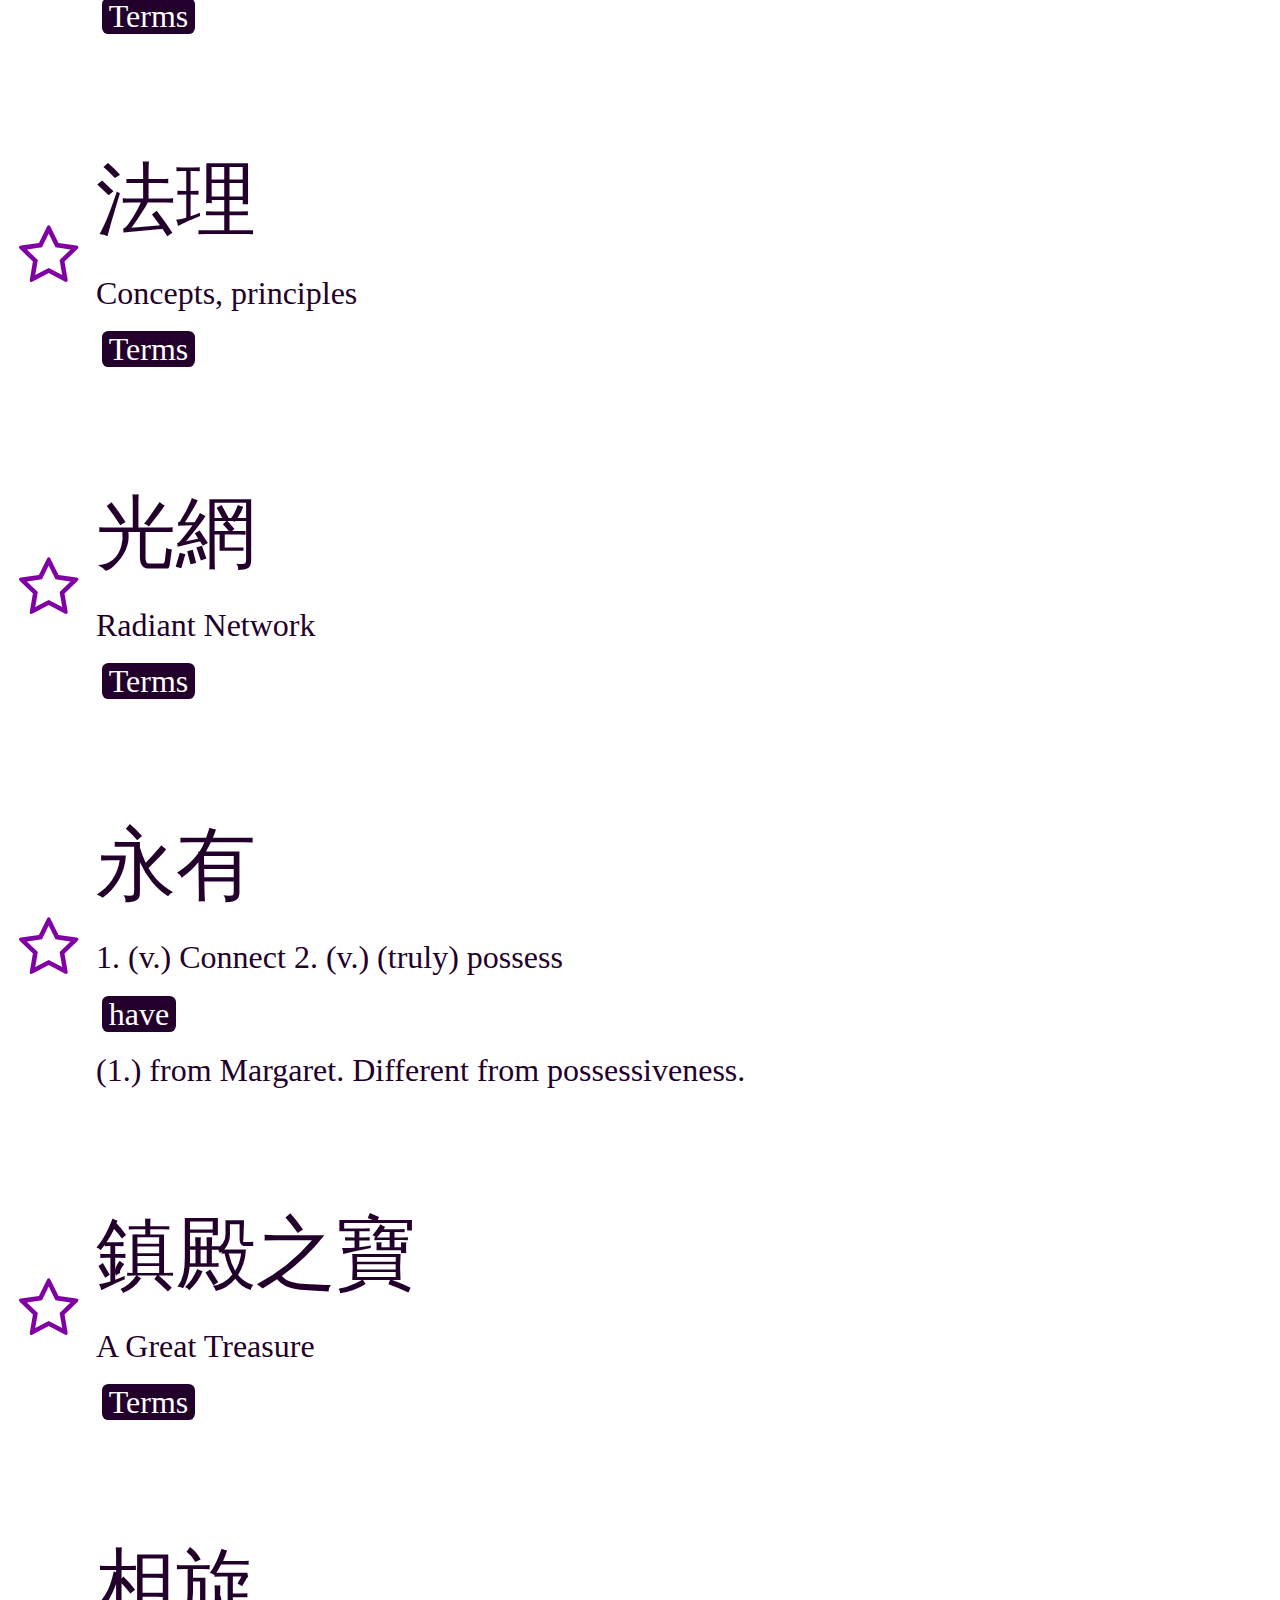
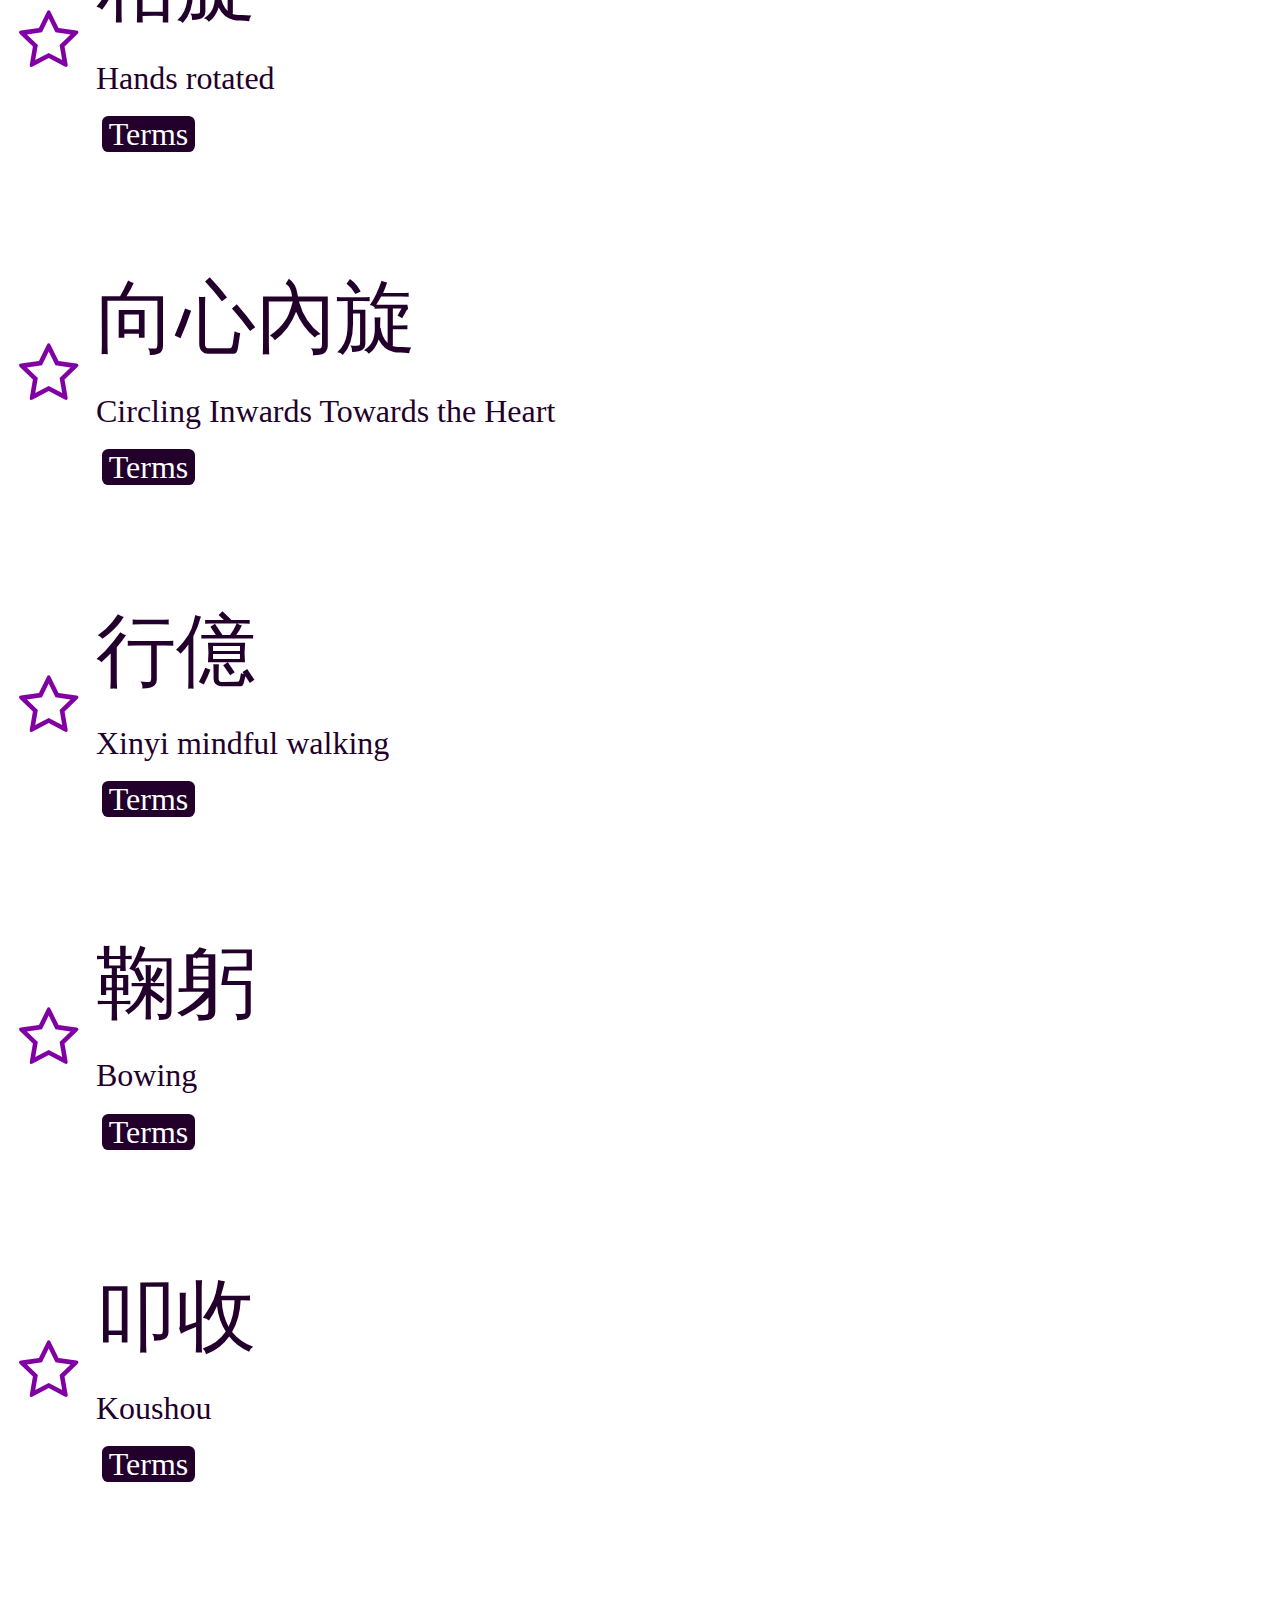
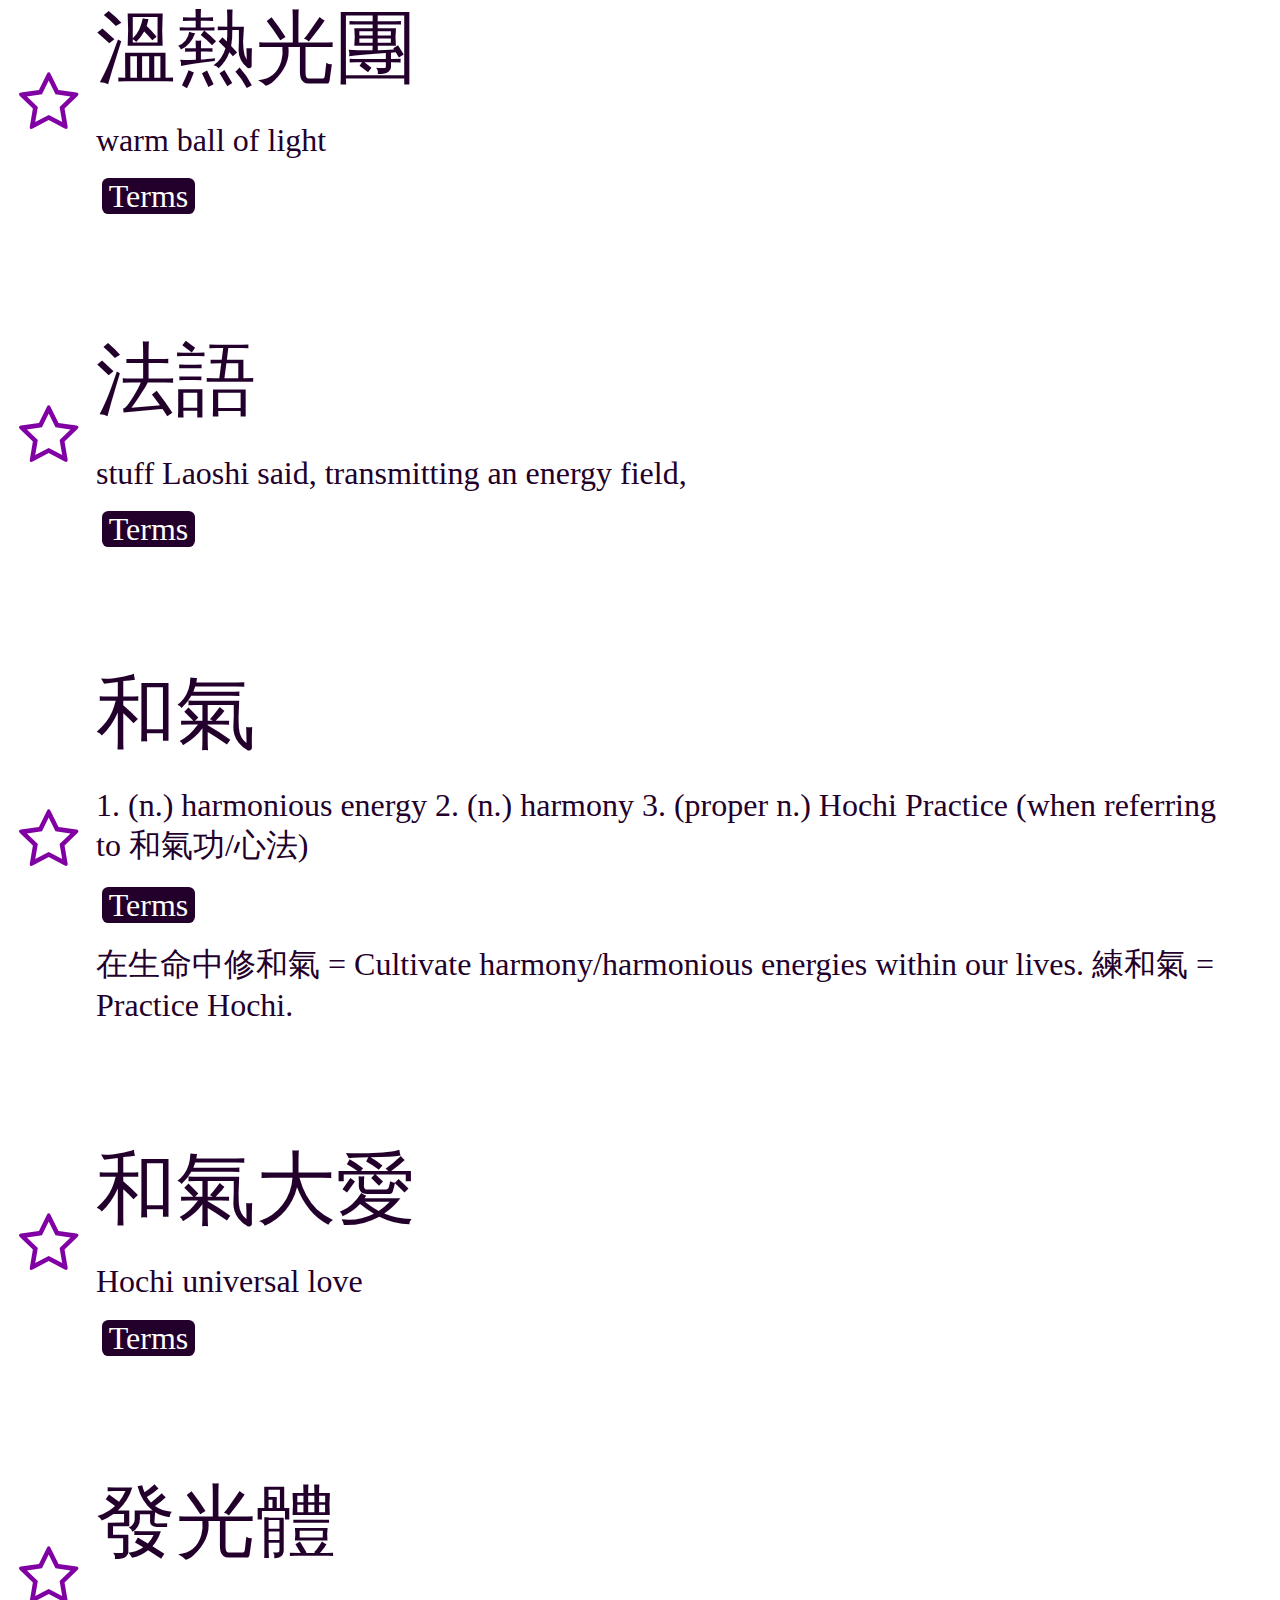
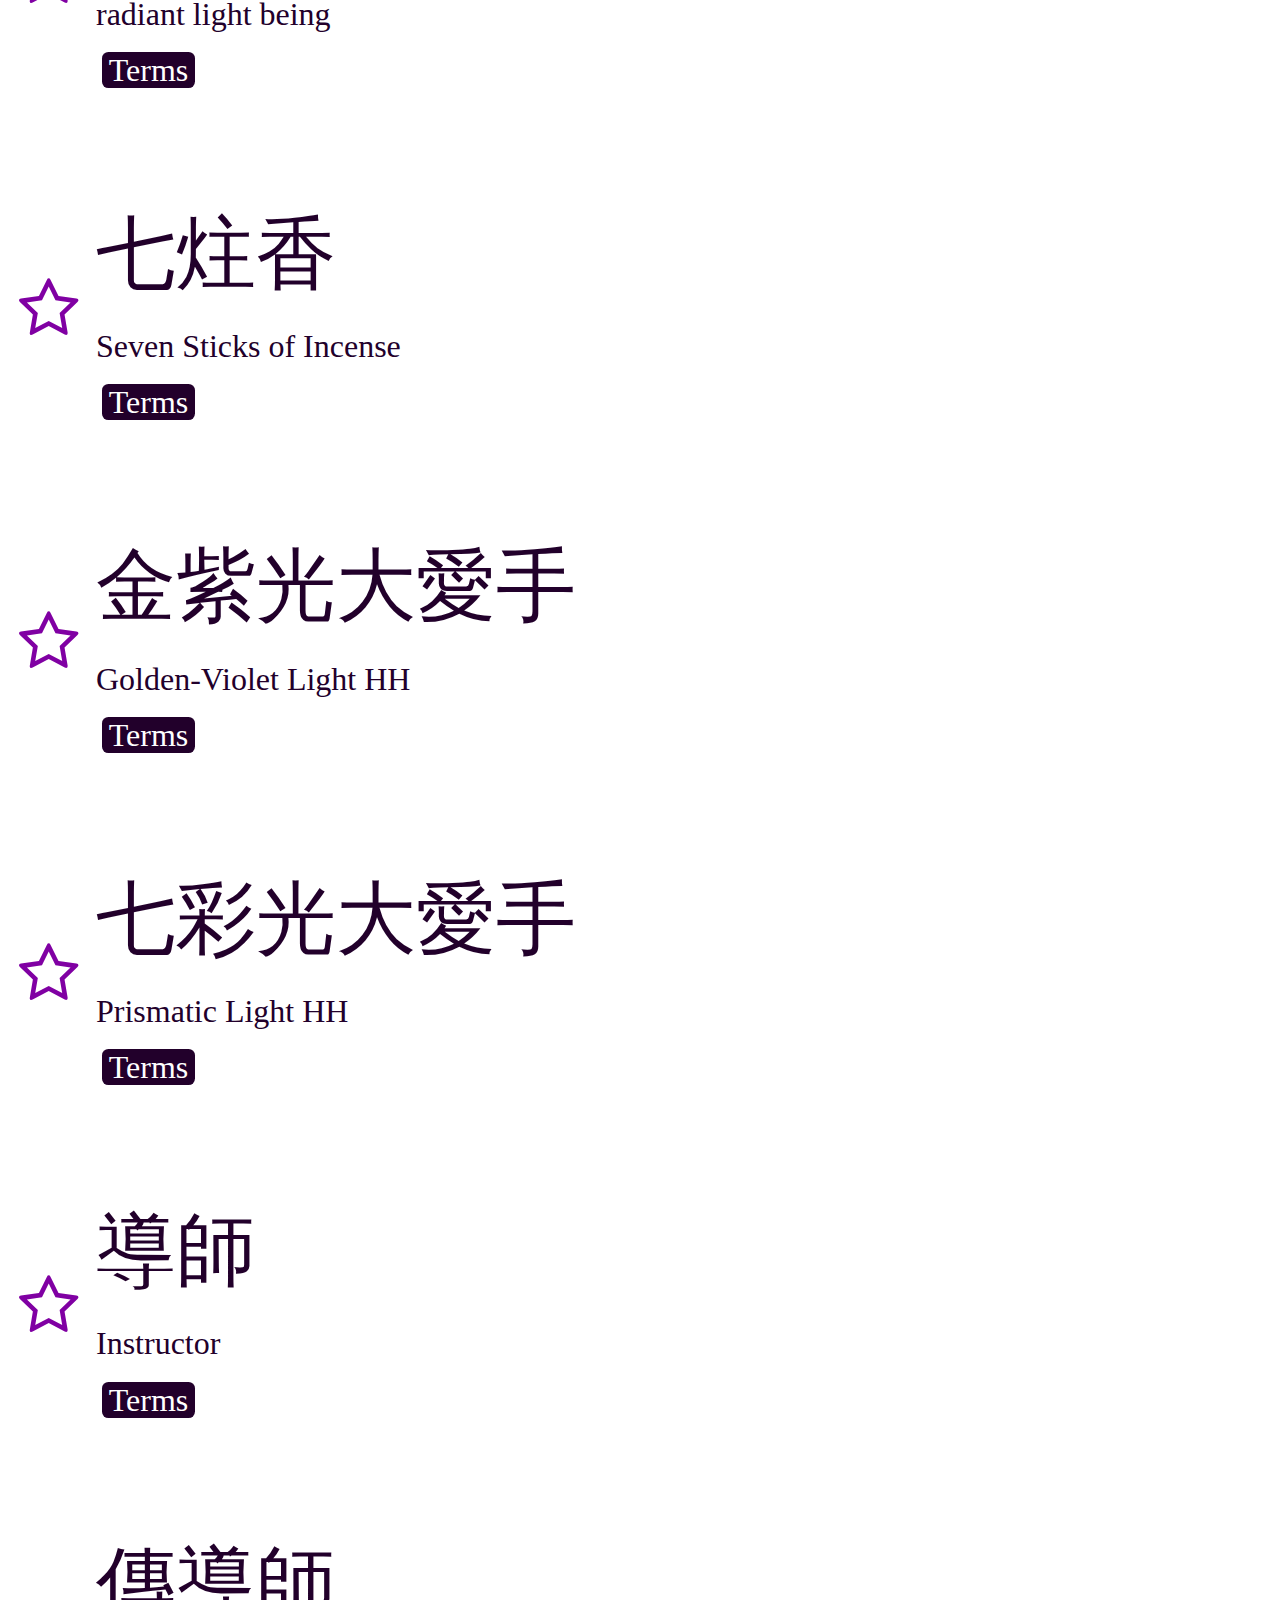
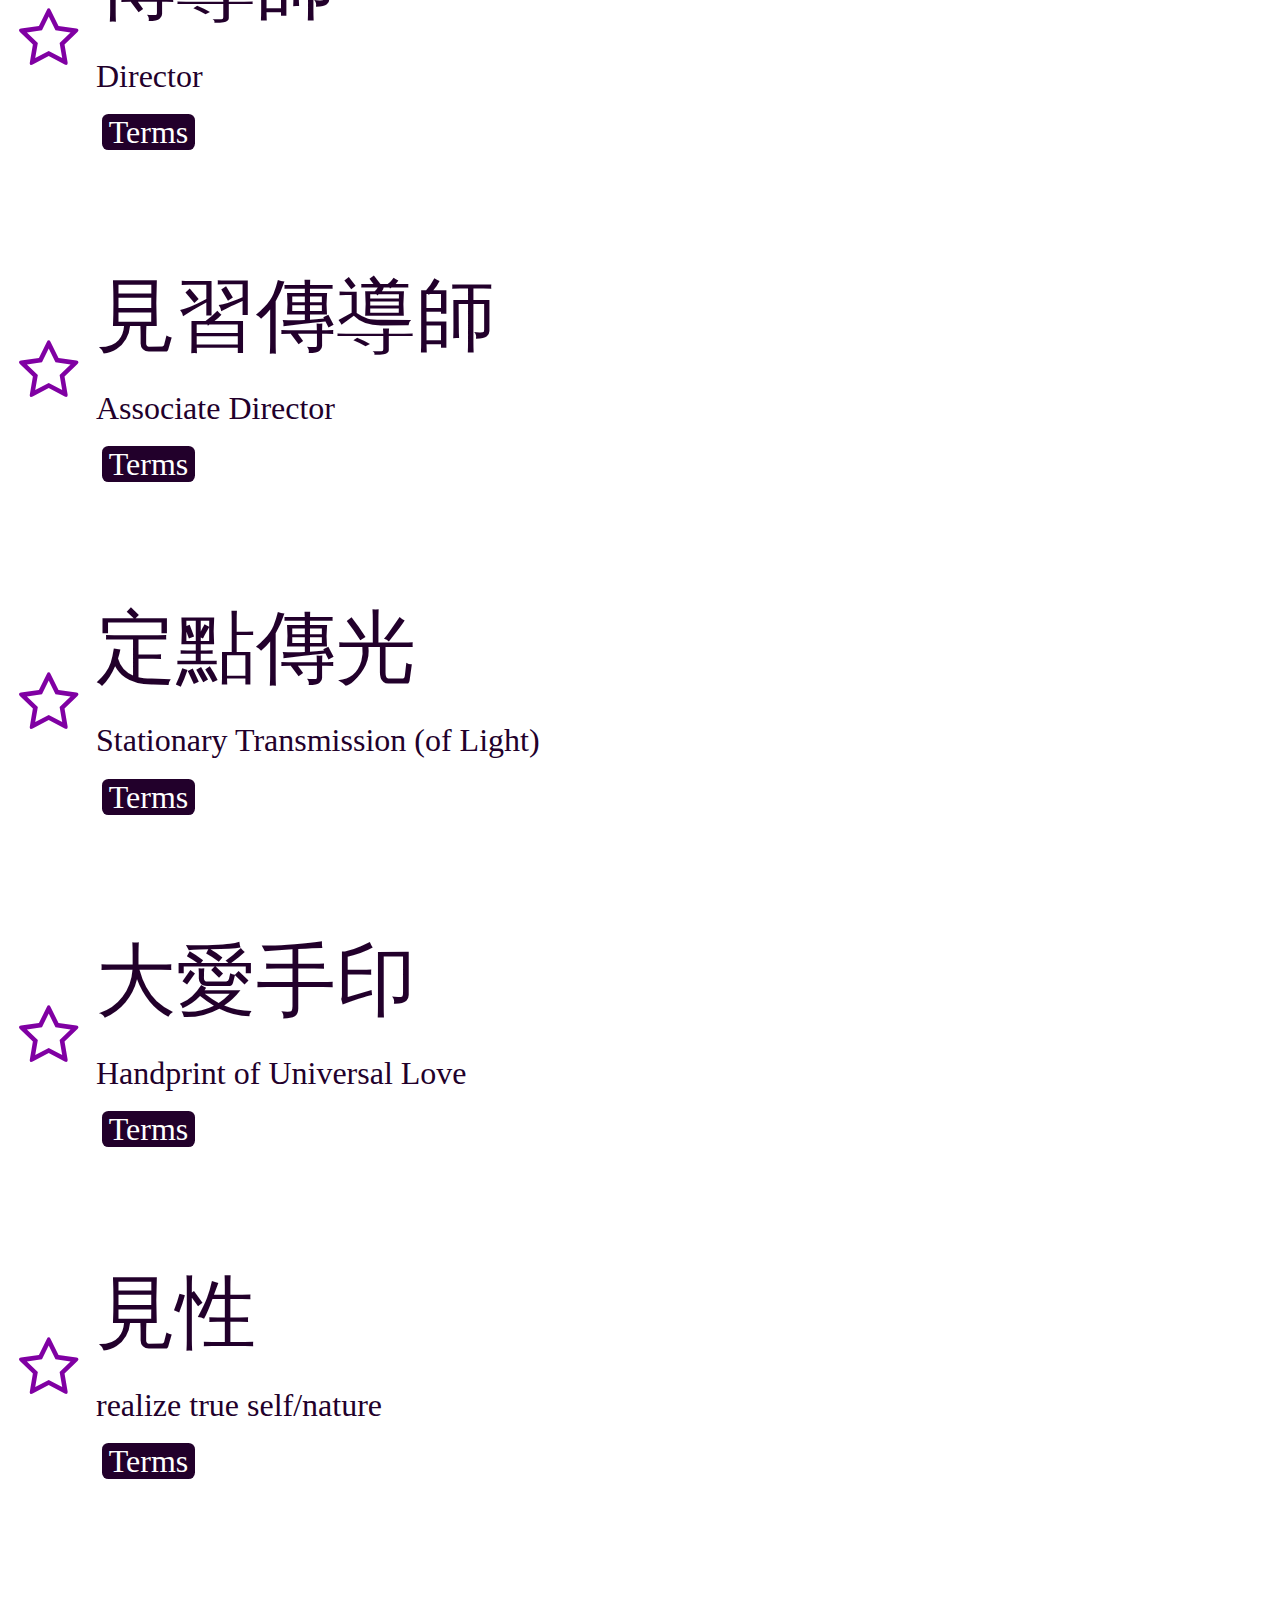
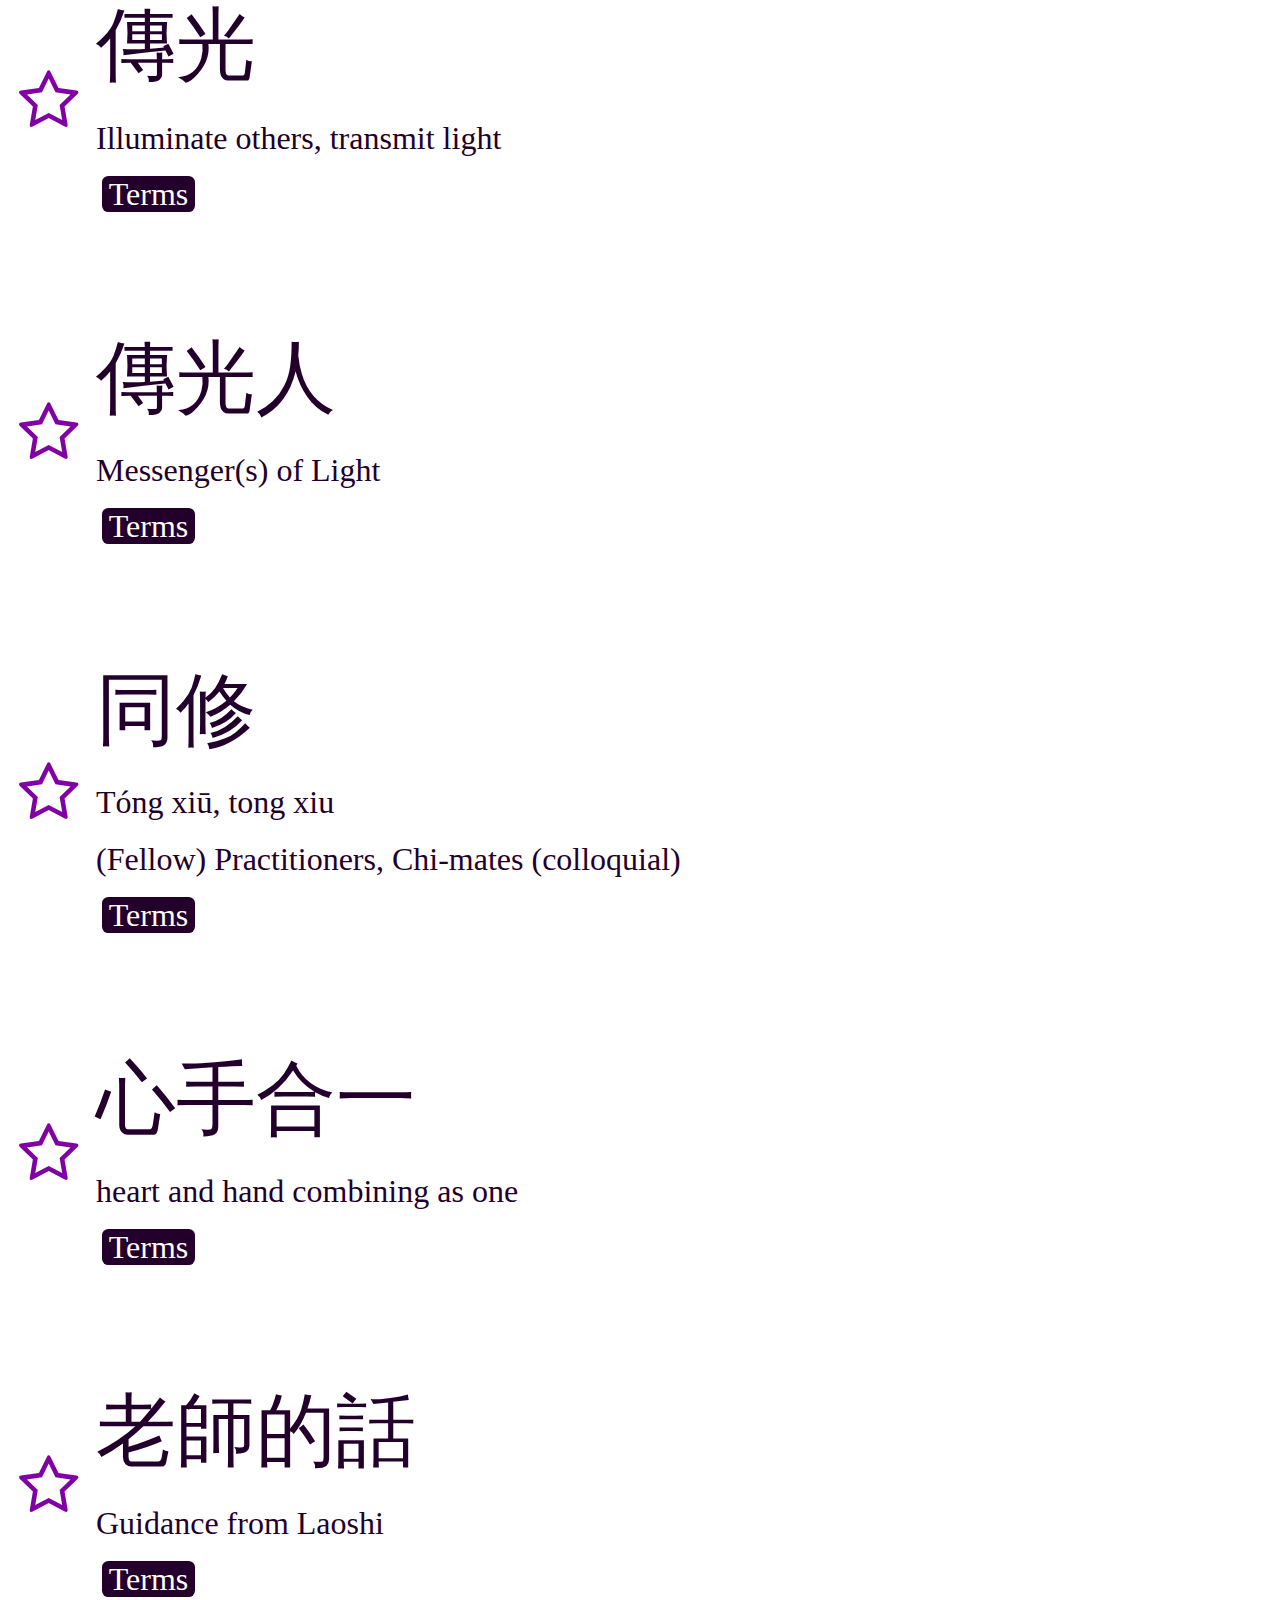
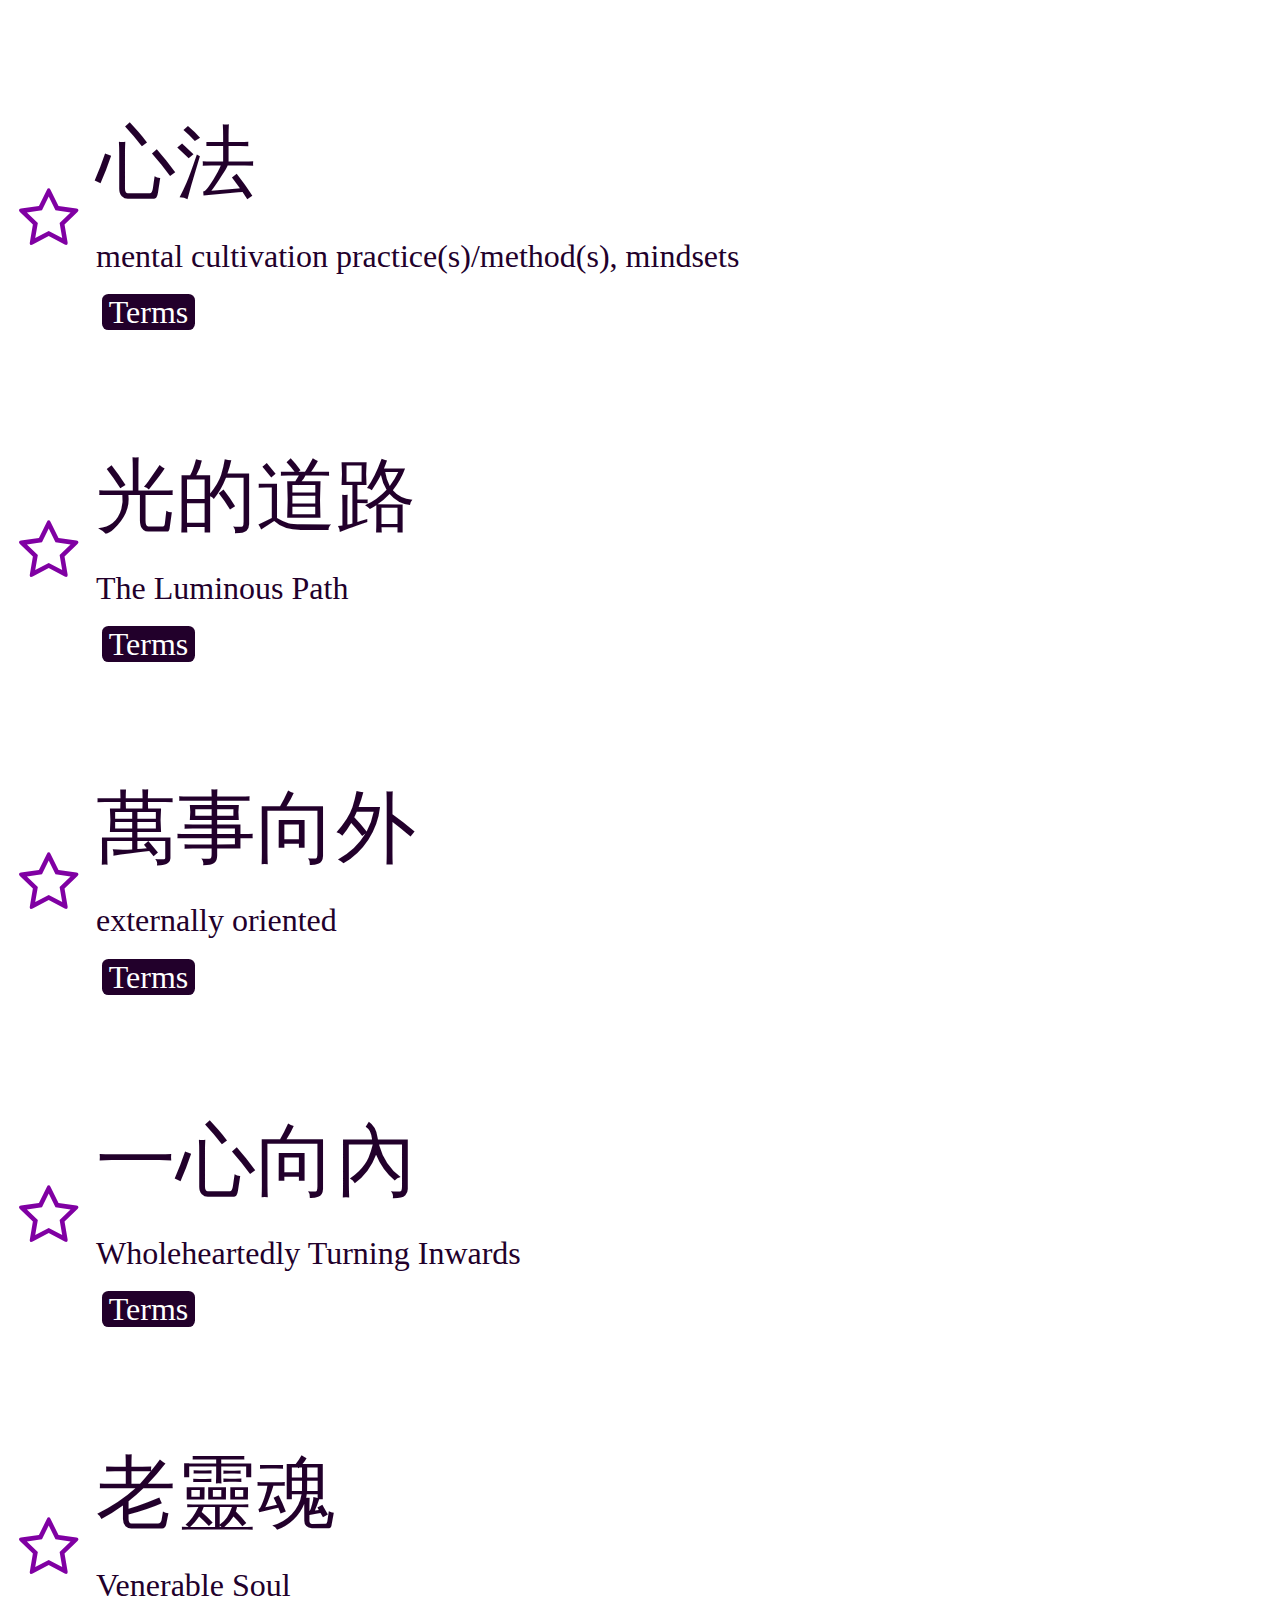
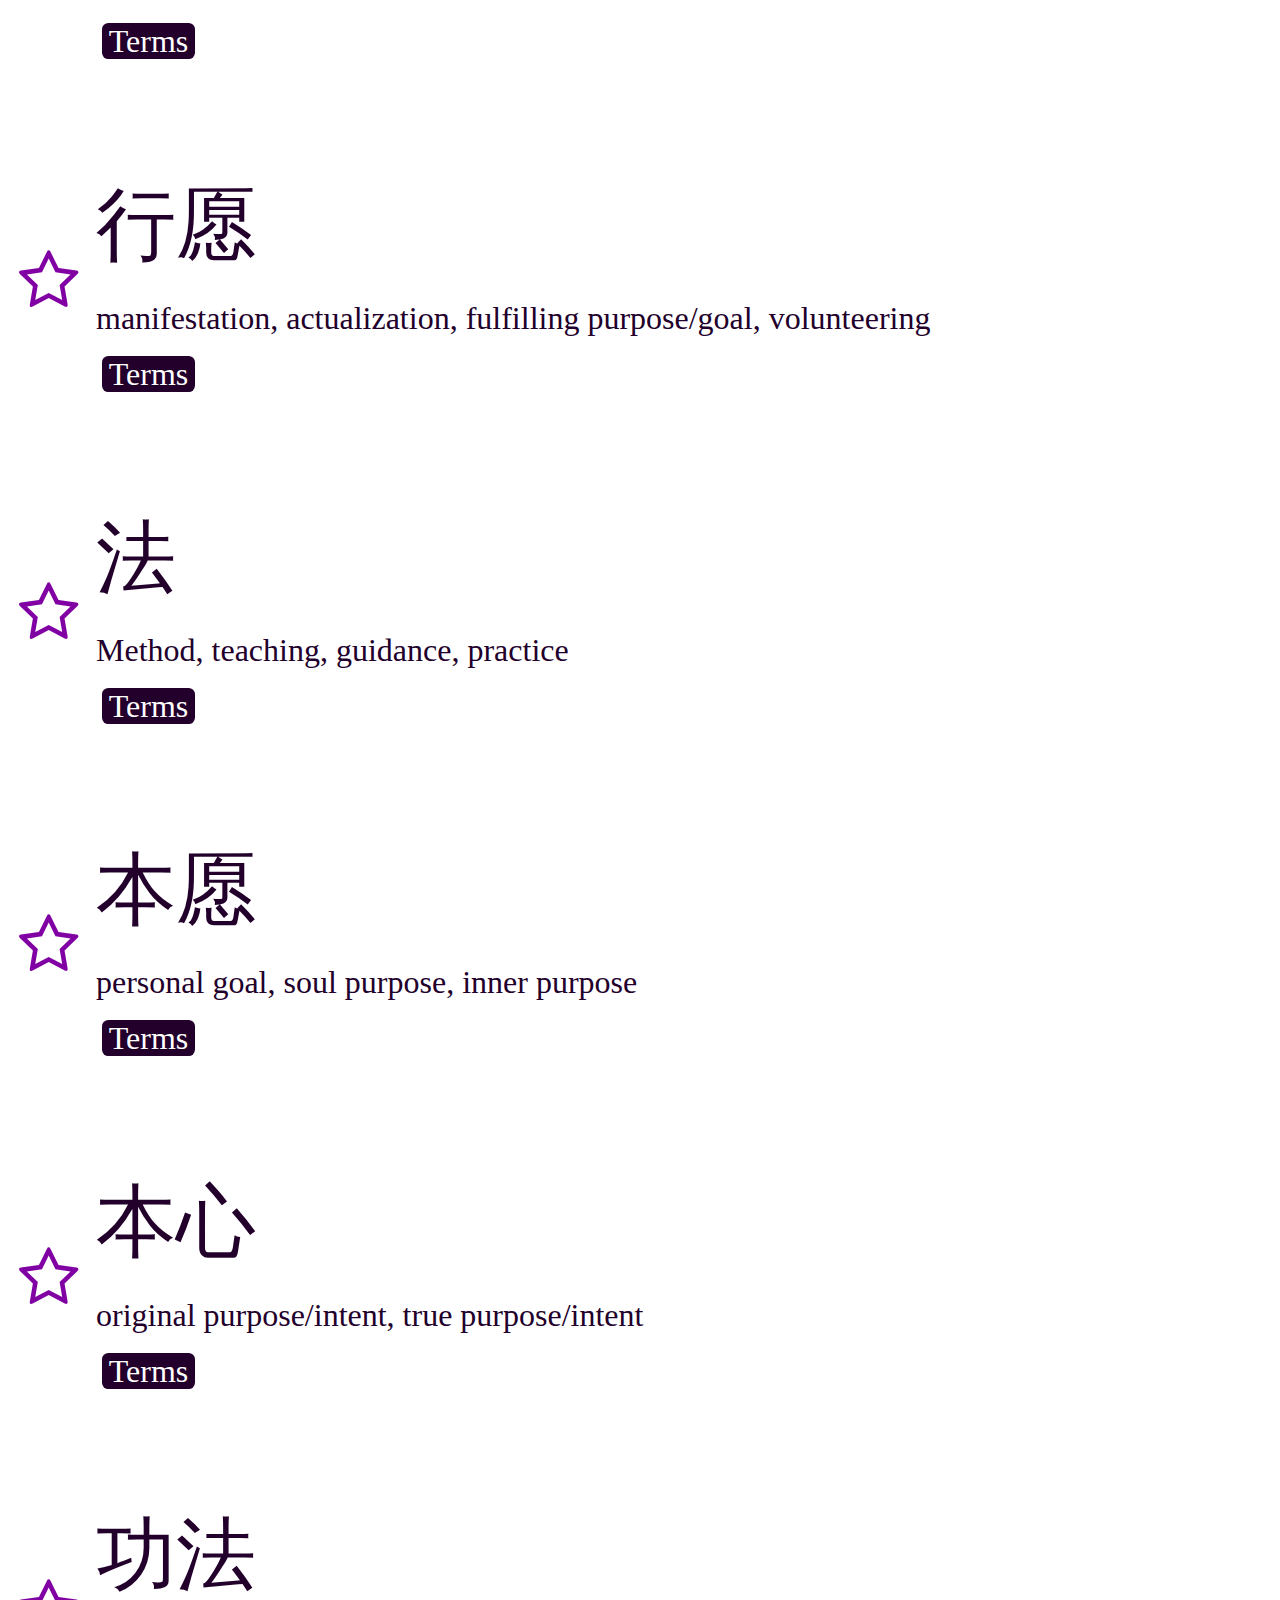
==== commit 673ad3bb: "Some changes that I forget" ====
--- a/www/index.html
+++ b/www/index.html
@@ -11,270 +11,277 @@
     <body>
         <div class="app">
             <div class="search">
+                <div class="stariconcontainer iconcontainer">
+                    <div class="stariconhide icon hideicon"><i class="icon-star-empty"></i></div>
+                    <div class="stariconshow icon showicon"><i class="icon-star-empty"></i></div>
+                    <div class="staricononly icon hideicon"><i class="icon-star"></i></div>
+                </div>
                 <input id="searchfield" name="searchfield" type="text" placeholder="Search">
-                <div class="searchicon" id="glass"><i class="icon-search"></i></div>
-                <div class="searchicon" id="clear"><i class="icon-remove-sign"></i></div>
+                <div class="searchiconcontainer iconcontainer">
+                    <div class="searchicon icon showicon"><i class="icon-search"></i></div>
+                    <div class="clearsearchicon icon hideicon"><i class="icon-remove-sign"></i></div>
+                </div>
             </div>
             <div class="content"></div>
         </div>
         <script type="text/javascript">
             var vocabList = [];
-vocabList[0] = {chinese: "求告", english: "Request blessings, humbly invoke blessings", category: "Terms"};
-vocabList[1] = {chinese: "中空外直由此路，通天貫地宇宙心，本無分別是一體，天人和合志無息", english: "The form itself is hollow and straight,  its core joining the heavens and earth.  All was nothing; nothing was one; \'til death take my breath I remain on this path.", category: "Aphorisms"};
-vocabList[2] = {chinese: "無畏施", category: "Terms"};
-vocabList[3] = {chinese: "光罩", english: "luminous carapace, covering of light/light covering", category: "Terms"};
-vocabList[4] = {chinese: "後心", english: "rear entrance to spiritual heart, back of the spiritual heart", category: "Terms"};
-vocabList[5] = {chinese: "收勢功法", english: "Closing technique", category: "Terms"};
-vocabList[6] = {chinese: "血脈", english: "Ancestry, bloodline", category: "Terms", examples: " 血脈報恩 = give thanks to our ancestors = ancestral appreciation"};
-vocabList[7] = {chinese: "靈脈", english: "Soul Lineage", category: "Terms"};
-vocabList[8] = {chinese: "母光原", english: "Source of light, origin of light", category: "Terms"};
-vocabList[9] = {chinese: "法理", english: "Concepts, principles", category: "Terms"};
-vocabList[10] = {chinese: "光網", english: "Radiant Network", category: "Terms"};
-vocabList[11] = {chinese: "永有", english: "1. (v.) Connect 2. (v.) (truly) possess", category: " have", examples: "(1.) from Margaret. Different from possessiveness."};
-vocabList[12] = {chinese: "鎮殿之寶", english: "A Great Treasure", category: "Terms"};
-vocabList[13] = {chinese: "相旋", english: "Hands rotated", category: "Terms"};
-vocabList[14] = {chinese: "向心內旋", english: "Circling Inwards Towards the Heart", category: "Terms"};
-vocabList[15] = {chinese: "行億", english: "Xinyi mindful walking", category: "Terms"};
-vocabList[16] = {chinese: "鞠躬", english: "Bowing", category: "Terms"};
-vocabList[17] = {chinese: "叩收", english: "Koushou", category: "Terms"};
-vocabList[18] = {chinese: "溫熱光團", english: "warm ball of light", category: "Terms"};
-vocabList[19] = {chinese: "法語", english: "stuff Laoshi said, transmitting an energy field,", category: "Terms"};
-vocabList[20] = {chinese: "和氣", english: "1. (n.) harmonious energy 2. (n.) harmony 3. (proper n.) Hochi Practice (when referring to 和氣功/心法)", category: "Terms", examples: "在生命中修和氣 = Cultivate harmony/harmonious energies within our lives. 練和氣 = Practice Hochi. "};
-vocabList[21] = {chinese: "和氣大愛", english: "Hochi universal love", category: "Terms"};
-vocabList[22] = {chinese: "發光體", english: "radiant light being", category: "Terms"};
-vocabList[23] = {chinese: "七炷香", english: "Seven Sticks of Incense", category: "Terms"};
-vocabList[24] = {chinese: "金紫光大愛手", english: "Golden-Violet Light HH", category: "Terms"};
-vocabList[25] = {chinese: "七彩光大愛手", english: "Prismatic Light HH", category: "Terms"};
-vocabList[26] = {chinese: "導師", english: "Instructor", category: "Terms"};
-vocabList[27] = {chinese: "傳導師", english: "Director", category: "Terms"};
-vocabList[28] = {chinese: "見習傳導師", english: "Associate Director", category: "Terms"};
-vocabList[29] = {chinese: "定點傳光", english: "Stationary Transmission (of Light)", category: "Terms"};
-vocabList[30] = {chinese: "大愛手印", english: "Handprint of Universal Love", category: "Terms"};
-vocabList[31] = {chinese: "見性", english: "realize true self/nature", category: "Terms"};
-vocabList[32] = {chinese: "傳光", english: "Illuminate others, transmit light", category: "Terms"};
-vocabList[33] = {chinese: "傳光人", english: "Messenger(s) of Light", category: "Terms"};
-vocabList[34] = {chinese: "同修", pinyin: "Tóng xiū, tong xiu", english: "(Fellow) Practitioners, Chi-mates (colloquial)", category: "Terms"};
-vocabList[35] = {chinese: "心手合一", english: "heart and hand combining as one", category: "Terms"};
-vocabList[36] = {chinese: "老師的話", english: "Guidance from Laoshi", category: "Terms"};
-vocabList[37] = {chinese: "心法", english: "mental cultivation practice(s)/method(s), mindsets", category: "Terms"};
-vocabList[38] = {chinese: "光的道路", english: "The Luminous Path", category: "Terms"};
-vocabList[39] = {chinese: "萬事向外", english: "externally oriented", category: "Terms"};
-vocabList[40] = {chinese: "一心向內", english: "Wholeheartedly Turning Inwards", category: "Terms"};
-vocabList[41] = {chinese: "老靈魂", english: "Venerable Soul", category: "Terms"};
-vocabList[42] = {chinese: "行愿", english: "manifestation, actualization, fulfilling purpose/goal, volunteering", category: "Terms"};
-vocabList[43] = {chinese: "法", english: "Method, teaching, guidance, practice", category: "Terms"};
-vocabList[44] = {chinese: "本愿", english: "personal goal, soul purpose, inner purpose", category: "Terms"};
-vocabList[45] = {chinese: "本心", english: "original purpose/intent, true purpose/intent", category: "Terms"};
-vocabList[46] = {chinese: "功法", english: "Physical (cultivation) practice/method", category: "Terms"};
-vocabList[47] = {chinese: "地命", english: "Dark side of life", category: "Terms"};
-vocabList[48] = {chinese: "天命", english: "Heavenly mandate, destiny, higher purpose(?)", category: "Terms"};
-vocabList[49] = {chinese: "宿命", english: "Original fate, pre-destined fate", category: "Terms"};
-vocabList[50] = {chinese: "含光量", english: "Light-retaining capacity, ability to hold light", category: "Terms"};
-vocabList[51] = {chinese: "光慈場", english: "Energy field of compassionate light", category: "Terms"};
-vocabList[52] = {chinese: "慈化", english: "Compassionately transform", category: "Terms"};
-vocabList[53] = {chinese: "愿力", english: "Power of Commitment", category: "Terms"};
-vocabList[54] = {chinese: "法界", english: "Realm of Enlightened Beings", category: "Terms"};
-vocabList[55] = {chinese: "過關", english: "Overcome major issues", category: "Terms"};
-vocabList[56] = {chinese: "和氣照顧", english: "Hochi Support", category: "Terms"};
-vocabList[57] = {chinese: "靈子", english: "Spiritual child", category: "Terms"};
-vocabList[58] = {chinese: "發心", pinyin: "Fā xīn, fa xin", english: "Vow, set a goal, make a commitment", category: "Terms"};
-vocabList[59] = {chinese: "發愿", english: "Setting a goal, making a wish, making a commitment", category: "Terms"};
-vocabList[60] = {category: "Terms"};
-vocabList[61] = {chinese: "一步樁", english: "One-Step Standing", category: "Terms"};
-vocabList[62] = {chinese: "零步樁", english: "No-Step Standing", category: "Terms"};
-vocabList[63] = {chinese: "光團", english: "Ring of Light, Group", category: "Terms"};
-vocabList[64] = {chinese: "光鎝", english: "(Light) Guild", category: "Terms"};
-vocabList[65] = {chinese: "光明因子", english: "luminous factors", category: "Terms"};
-vocabList[66] = {chinese: "請法", english: "Sincerely request the energy field of compassionate light", category: "Terms"};
-vocabList[67] = {chinese: "法體", english: "consolidated light body", category: "Terms"};
-vocabList[68] = {chinese: "光體", english: "light body", category: "Terms"};
-vocabList[69] = {chinese: "功體", english: "spiritual energy structure", category: "Terms"};
-vocabList[70] = {chinese: "能量體", english: "energy body", category: "Terms"};
-vocabList[71] = {chinese: "靈魂體", english: "soul body", category: "Terms"};
-vocabList[72] = {chinese: "靈性生命結構體", english: "structure or body of spiritual life, spiritual body/structure", category: "Terms"};
-vocabList[73] = {chinese: "法慈場", pinyin: " similar to electric field", english: "energy field (of universal love-light)", category: "Terms", examples: " we get a copy from the master mold"};
-vocabList[74] = {chinese: "靈根中線", english: "Spiritually Rooted Center Line", category: "Terms"};
-vocabList[75] = {chinese: "求大愛光慈悲", english: "s.b. request the compassion of universal love light", category: "Terms", examples: " talked w/ Laoshi"};
-vocabList[76] = {chinese: "請大愛光慈悲這個生命", english: "We request the blessings of universal love light on this being", category: "Terms", examples: " talked w/ Laoshi"};
-vocabList[77] = {chinese: "一整體", english: "\"oneness\"", category: "Terms"};
-vocabList[78] = {chinese: "人形中線", english: "Human-shaped central lines", category: " Anthromorphic central lines"};
-vocabList[79] = {chinese: "記恩、忘怨、常感謝", english: "Remembering Kindness, Forgetting Anger, and Often Appreciating", category: "Terms"};
-vocabList[80] = {chinese: "清理慈場", english: "Cleaning the compassion field", category: "Terms"};
-vocabList[81] = {chinese: "認知", english: "Acknowledge", category: "Common phrases"};
-vocabList[82] = {chinese: "覺察", english: "Realize, recognize, become aware", category: "Common phrases"};
-vocabList[83] = {chinese: "觀照", english: "Observe", category: "Common phrases"};
-vocabList[84] = {chinese: "轉化", english: "Change, transform", category: "Common phrases"};
-vocabList[85] = {chinese: "心存善念", english: "(with a) pure heart and good intentions", category: "Common phrases"};
-vocabList[86] = {chinese: "變化氣質", english: "Change/transform our temperament/nature/mannerisms", category: "Common phrases"};
-vocabList[87] = {chinese: "感動上天", english: "to (emotionally) move the heavens,", category: "Common phrases"};
-vocabList[88] = {chinese: "精進", english: "1. Advanced 2. Dedicated", category: "Common phrases"};
-vocabList[89] = {chinese: "實證", english: "prove, manifest, actualize", category: "Common phrases"};
-vocabList[90] = {chinese: "相應", english: "Resonate", category: "Common phrases"};
-vocabList[91] = {chinese: "感應", english: "response, feelings, sensations", category: "Common phrases"};
-vocabList[92] = {chinese: "轉軌", english: "Change tracks, change the way s.b. life is going, change s.b. life direction", category: "Common phrases"};
-vocabList[93] = {chinese: "交代過了", english: "already addressed/explained/gone over s.t.", category: "Common phrases"};
-vocabList[94] = {chinese: "裡應外合", english: "resonate within and harmonize without", category: " to act together"};
-vocabList[95] = {chinese: "修心性", english: "cultivating one\'s nature/disposition", category: "Common phrases"};
-vocabList[96] = {chinese: "施受雙方同受益", english: "one receives and both benefit", category: "Common phrases"};
-vocabList[97] = {chinese: "請法", english: "Sincerely request compassionate light energy field", category: "Common phrases"};
-vocabList[98] = {chinese: "平均著力", english: "Exert effort evenly", category: "Common phrases"};
-vocabList[99] = {chinese: "光明希望", english: "Bright future", category: "Common phrases"};
-vocabList[100] = {chinese: "慣性", english: "habitual pattern, wont, disposition, inertia", category: "Terms"};
-vocabList[101] = {chinese: "進德修業", english: "increase virtue and cultivate positivity and good karma", examples: "Laoshi"};
-vocabList[102] = {chinese: "發自內心", english: "from the bottom of [s.b.] heart", category: "Common phrases"};
-vocabList[103] = {chinese: "人事境", english: "1. everyday life, human affairs, the ways of the world, the outside world 2. encounter, situation, circumstance, boundary", category: "Common phrases"};
-vocabList[104] = {chinese: "復禮", english: "observe proprieties", category: "Common phrases"};
-vocabList[105] = {chinese: "通天貫地", english: "connects heaven and earth", category: "Common phrases"};
-vocabList[106] = {chinese: "與生命為敵", english: "make enemies with others", category: " designate others as antagonists"};
-vocabList[107] = {chinese: "同心攜手", english: "joining hearts, joining hands", category: "Common phrases"};
-vocabList[108] = {chinese: "和您同心，與爾攜手", english: "as our hearts are joined, so, thus, are our hands", category: "Common phrases"};
-vocabList[109] = {chinese: "（進入）狀態", english: "(come into) the state of being filled with universal love-light", category: " the state"};
-vocabList[110] = {chinese: "開步", english: "step out", category: "Common phrases"};
-vocabList[111] = {chinese: "一份道情", english: "a heartfelt commitment to [this] path/way", category: "Common phrases"};
-vocabList[112] = {chinese: "靈格提昇，護持整個地球進化", english: "Advancing the Spiritual Level, Supporting the Transformation of the Earth", category: "Common phrases"};
-vocabList[113] = {chinese: "心量", english: "Capacity of [the] heart", category: "Common phrases"};
-vocabList[114] = {chinese: "主軸", english: "life axis, axis of life", category: "Common phrases"};
-vocabList[115] = {chinese: "「順」", english: "1. flow 2. to be cooperative", category: "Allegories, Adages & Titles"};
-vocabList[116] = {chinese: "發揮生命", english: "express [s.b.] being, realize purpose of life", category: "Common phrases"};
-vocabList[117] = {chinese: "修成正果", english: "awakened beings who have achieved enlightenment", category: "Common phrases"};
-vocabList[118] = {chinese: "惡緣", english: "bad karma", category: "Common phrases"};
-vocabList[119] = {chinese: "求其放心", english: "ease the mind", category: "Common phrases"};
-vocabList[120] = {chinese: "不二法門", english: "the only way", category: "Common phrases"};
-vocabList[121] = {chinese: "光明道路", english: "luminous path", category: "Common phrases"};
-vocabList[122] = {chinese: "經典", english: "sutra, book", category: "Common phrases"};
-vocabList[123] = {chinese: "心念", english: "intention", category: "Common phrases"};
-vocabList[124] = {chinese: "[去]成就", english: "1. make the best of it 2. accomplish, achieve", category: "Common phrases"};
-vocabList[125] = {chinese: "溫柔、和緩", english: "gentle and slow", category: "Common phrases"};
-vocabList[126] = {chinese: "光足、心開、體安泰", english: "With ample light the heart opens and the body is at peace!", category: "法語Mantras"};
-vocabList[127] = {chinese: "靈心光團常溫暖, 愛和慈悲在我心, 晶瑩惕透鑽石心, 了悟明白常自在", pinyin: "Aphorisms", english: "My spiritual heart is always warm", category: " Love and compassion are within", examples: " With lucidity I am at ease"};
-vocabList[128] = {chinese: "無限光、無限愛、無限祝福在其中", english: "Infinite light, infinite love, infinite blessings within", category: "法語Mantras", examples: " 中英對照- 發行CD-立如松心法-2003.07.29-回歸生命的主軸-和氣百日築基班"};
-vocabList[129] = {chinese: "致中和，天地位焉，萬物育焉", english: "Be in harmony at the center, heaven and earth are in their rightful place, then all things will grow and prosper", category: "法語Mantras", examples: " 中英對照- 發行CD-立如松心法-2003.07.29-回歸生命的主軸-和氣百日築基班"};
-vocabList[130] = {chinese: "我要做大愛發光體", english: "I want to be a radiant being of universal love light", category: "法語Mantras"};
-vocabList[131] = {chinese: "記恩、忘怨、常感謝", english: "Remembering kindness, forgetting anger, often giving thanks.", category: "Allegories, Adages & Titles"};
-vocabList[132] = {chinese: "我是一團光，來自虛空中，降生到地球，要做傳光人", pinyin: "Wǒ shì yī tuán guāng, láizì xūkōng zhōng, jiàngshēng dào dìqiú, yào zuò chuán guāng rén; wo shi yi tuan guang, lai zi xu kong zhong, jiang sheng dao di qiu, yao zuo chuan guang ren", english: "I am pure light, born of the void, descent upon the earth to become a Messenger (of Light.)", category: "Allegories, Adages & Titles"};
-vocabList[133] = {chinese: "立定腳步踏實地", english: "Standing affixed and down-to-earth", category: "法語Mantras"};
-vocabList[134] = {chinese: "靈母護靈子", english: "The spiritual mother protects/supports the child", category: "法語Mantras"};
-vocabList[135] = {chinese: "身鬆、心空、靈歸中", english: "Relax the body, clear the mind, center the spirit", category: "法語Mantras"};
-vocabList[136] = {chinese: "療癒身心、撫慰靈魂、啟發靈性", english: "heal the heart and body, soothe the soul, and enlighten the spirit", category: "法語Mantras"};
-vocabList[137] = {chinese: "內提外鬆", english: "Lift Within and Relax Without", category: "Allegories, Adages & Titles"};
-vocabList[138] = {chinese: "一切為我而設", english: "all in place is for my sake", category: "法語Mantras"};
-vocabList[139] = {chinese: "認知、觀照、覺察、轉換", english: "Acceptance, Observation, Realization, Transformation", category: "法語Mantras"};
-vocabList[140] = {chinese: "用光祝福，空間回收，外即是內，空間對置，融為一體", english: "Bless with light, reclaim space; within and without reflect each other, merge into one.", category: "Allegories, Adages & Titles", examples: " need to change"};
-vocabList[141] = {chinese: "天大地大，父恩母慈", english: "The heavens and earth are boundless, thus is the kindness of parents.", category: "法語Mantras"};
-vocabList[142] = {chinese: "大愛祝福心念", english: "With loving respect, gratitude and confidence let us wish every person in our lives a healthy body, an enlightened mind, and total fulfillment in universal love. Now, let us expand this consciousness to include every person in the world,  every being in the universe. Let our unified love make this wonderful world even better. Let us all immerse ourselves in the joyful embrace of universal love.", category: "法語Mantras"};
-vocabList[143] = {chinese: "弟子願意誠心修心性、改毛病、去脾氣，持恆精進勤煉，求上天慈悲垂降光慈場，賜予弟子智慧、力量、藍圖，玉成弟子為天地間的傳光人，傳光給每一個需要的生命，圓滿生命，進化地球。", english: "This disciple is willing to, with complete sincerity, cultivate nature, overcome temper, and consistently practice with dedication. I humbly request the blessings of the universe, bequeath upon this disciple wisdom, strength, and a blueprint.  Aid this disciple in becoming a Conveyor of Light of Heaven and Earth, transmitting light to every living being in need, fulfilling lives, and transforming the earth. (3s)", category: "Prayers"};
-vocabList[144] = {chinese: "求大愛光慈悲，(3秒)玉成弟子成為(4秒)天地間的傳光人。(4秒)", english: "We request the blessings of universal love light, (3s) Aide this disciple in becoming (4s) a Messengers of Light upon this earth", category: "Prayers"};
-vocabList[145] = {chinese: "弟子愿──誠心修心性(3秒)、改毛病、去脾氣、化慣性，(4秒)與伙伴結盟融和成為光團，(6秒)擴大光慈場，(2秒)讓整個地球含光量升高。(15秒)", pinyin: "Dìzǐ yuàn ──chéngxīn xiū xīnxìng (3 miǎo), gǎi máobìng, qù píqì, huà guànxìng,(4 miǎo) yǔ huǒbàn jiéméng rónghé chéngwéi guāng tuán,(6 miǎo) kuòdà guāng cí chǎng,(2 miǎo) ràng zhěnggè dìqiú hán Guāngliàng shēng gāo. (15 Miǎo)", english: "I am willing -- to sincerely cultivate my nature (3s), change my habits, overcome my temper, and dissolve wont (4s) and warmly coalesce with my companions to form a ring of light. (6s) Expand the compassionate light energy field (2s) and increase the light-holding capacity of the entire world (15s)", category: "Prayers"};
-vocabList[146] = {chinese: "公請老師帶領我們一同靜飯。感謝天地宇宙和氣老師同修的大愛。請開動。謝謝老師。謝謝師兄。謝謝師姐。", english: "We respectfully request Laoshi to lead us in giving thanks.  We are grateful for the universal love of the heavens and earth, our families, every teacher and companion in our lives, and all contributors to this meal. (Let us give special thanks to ……for his/her/their contributions.【the person leading the blessing may choose to thank: the cook/chef, kitchen staff, etc.】) Please enjoy (the meal).  (optional: Thank you Laoshi, thank you brothers, thank you sisters.)", category: "Prayers"};
-vocabList[147] = {chinese: "一母生二子", english: "The central axis splits into left and right", category: "Allegories & Adages & Titles"};
-vocabList[148] = {chinese: "本立而道生", english: "Establish the basics and the way appears.", category: "Allegories & Adages & Titles"};
-vocabList[149] = {chinese: "四海之內皆兄弟", english: "All People Can Come Together", category: "Allegories, Adages & Titles"};
-vocabList[150] = {chinese: "慈母手中線，遊子身上衣", english: "like a compassionate mother, thread in hand, clothing her wandering child", category: "Allegories & Adages & Titles"};
-vocabList[151] = {chinese: "臨行密密縫", english: "as the departure draws closer her needle flies faster", category: "Allegories & Adages & Titles", examples: " meaning is when it\'s time the leave the mother does her best to provide what she can for the child."};
-vocabList[152] = {chinese: "定格立品", english: "Establish the Life Format, Cultivate the Character", category: "Allegories & Adages & Titles"};
-vocabList[153] = {chinese: "在塵離塵，在塵不染塵", english: "Born into this tumultuous world, leaving it for cultivation; upon return, though still immersed, remain unaffected (add pronouns as needed)", category: "Allegories & Adages & Titles"};
-vocabList[154] = {chinese: "從上到下放鬆~高山流水清淨心", english: "Complete Relaxation from Head to Toes~Gaoshan Liushui Qingjing Xin Alpine Water Flowing: The Heart of Tranquility", category: "Allegories & Adages & Titles"};
-vocabList[155] = {chinese: "溫暖光團", english: "Warm Ball of Light", category: "Allegories & Adages & Titles"};
-vocabList[156] = {chinese: "傳光人的公約", english: "The Convention of Messengers of Light", category: "Allegories, Adages & Titles"};
-vocabList[157] = {chinese: "覺醒", english: "Awakening", category: "Allegories & Adages & Titles"};
-vocabList[158] = {chinese: "定品立格——「一步樁」的法理法益", english: "Establish the Life Format, Cultivate the Character -- The Principles and Benefits of \"One-Step Standing\"", category: "Allegories & Adages & Titles"};
-vocabList[159] = {chinese: "修忘怨", english: "Practicing Forgetting Anger", category: "Allegories & Adages & Titles"};
-vocabList[160] = {chinese: "凝聚光軸化形和解-四海之內皆兄弟也", english: "Condense the Axis of Light, Dissolve Form and Come Together -- All People Can Come Together", category: "Allegories, Adages & Titles"};
-vocabList[161] = {chinese: "修心性意願七階:基礎、發展、主動、延伸、創意、領導、變化", english: "The Seven Steps of Aspiring to Cultivate One’s Nature: Foundation, Development, Motivation, Extension, Creativity, Leadership, and Transformation", category: "Miscellaneous"};
-vocabList[162] = {chinese: "心回本位    自然了悟 心念歸正    萬般皆化 中軸凝聚    自能感應 中軸通貫    不療自癒", pinyin: "Xīn huí běnwèi zìrán liǎowù xīn niàn guī zhèng wànbān jiē huà zhōngzhóu níngjù zì néng gǎnyìng zhōngzhóu tōng guàn bù liáo zì yù", english: "When the heart is returned to its rightful place, one will naturally attain understanding. When thoughts return to the right track, all illusions are dissolved. When the center axis coalesces, one will naturally be able to resonate.  When energy flows freely within the center axis, all is healed without effort.", category: "Miscellaneous"};
-vocabList[163] = {chinese: "無所不通、無所不透、無所不在", english: "accept every being completely, omnipresent, one with everything", category: "Miscellaneous"};
-vocabList[164] = {chinese: "大愛手請法詞", english: "May the universal love-light of the heavens and earth be conveyed through me.", category: "Invocations"};
-vocabList[165] = {chinese: "人形中線", english: "Human-shaped central lines", category: " Anthromorphic central lines"};
-vocabList[166] = {chinese: "平移重心", english: "Shifting the Center of Gravity", category: "行儀 xingyi"};
-vocabList[167] = {chinese: "三線合一", english: "3 lines becoming 1", category: "行儀 xingyi"};
-vocabList[168] = {chinese: "左跟提，（3秒）左尖勾，（3秒）心入軸，（3秒）循中軸，（3秒）到定位；（3秒）左跟踩，（3秒）膝後挺，（3秒）右膝鬆，（3秒）腿微曲，（3秒）軸中正；（3秒）左尖勾，（3秒）心入軸，（3秒）循中軸，（3秒）回原位，（3秒）心入地。（6秒）", english: "Raise left heel (3s) Hook left toes (3s) Heart enters axis (3s) Follow central axis (3s) Come into place; (3s) Lower left heel (3s) Straighten left knee (3s) Relax right knee (3s) Slightly bend legs (3s) Straighten within axis; (3s) Hook left toes, (3s) Heart enters axis, (3s) Follow central axis, (3s) Return to origin, (3s) Heart enters earth. (6s)", category: "行儀 xingyi"};
-vocabList[169] = {chinese: "左尖勾，（3秒）左腳踩，（3秒）循中線，（3秒）一格格，（3秒）到腳心，（3秒）左尖勾，（3秒）循中線，（3秒）一格格，（3秒）到腳尖。（5秒）", english: "2: Hook left toes (3s) Step left foot, (3s) Follow central line, (3s) Section by section, (3s) To foot center; (3s) Hook left toes, (3s) Follow central line, (3s) Section by section, (3s) To foot tip. (5s)", category: "行儀 xingyi"};
-vocabList[170] = {chinese: "請大愛光慈悲某某某老靈魂", english: "We request the blessings of universal love light for the venerable soul of so-and-so.", category: "Prayers"};
-vocabList[171] = {chinese: "報恩了願", english: "gratitude and fulfillment", category: "Common phrases"};
-vocabList[172] = {chinese: "法脈", english: "Line of transmission, lineage of the practices/teachings", category: "Terms"};
-vocabList[173] = {chinese: "行愿佈施", english: "Circulation of service.", category: "Terms", examples: " the giving of gifts."};
-vocabList[174] = {chinese: "傳光點", english: "Service location, Outpost", category: "Terms"};
-vocabList[175] = {chinese: "雪中送炭，尋聲救苦，傳光行愿，行愿傳光", english: " Bring aid to where it is most needed, seek the suffering and provide relief, transmit light and manifest one\'s purpose, manifest and transmit light.", category: "Allegories & Adages & Titles"};
-vocabList[176] = {chinese: "見習小組長", english: "(group) leader-in-training", category: "Terms"};
-vocabList[177] = {chinese: "堵住", pinyin: "Dǔ zhù | Du zhu", english: "obstruction, blockage, impedence, hinderance", category: "Common Phrases", examples: "1. 你就會感到所有堵住的地方到底在那裡。= You will feel where all the obstructed areas are.  所以造成另外一種型態的小損傷，能量的小小的堵住。=  Otherwise we might be causing some minor injury or energetic obstruction/blockage/impedence/hinderance."};
-vocabList[178] = {chinese: "卡", pinyin: "Kǎ | Ka", english: "1. (n, v) obstruction, blockage, hinderance. 2. (adj.) stiff  3. (v.) have an issue with", category: "Common Phrases", examples: "1. 能量卡在尾觜 = The (flow of) energy is obstructed/blocked at the saccrum. 2. 肩膀卡住 = [s.b.] shoulder feel stiff. 3. 我跟我朋友卡（某件事） = I have an issue with my friend (regarding a certain topic/situation)."};
-vocabList[179] = {chinese: "和氣大愛玉成體系學程架構的基本概念", pinyin: "héqì dà ài yùchéng tǐxì xué chéng jiàgòu de jīběn gàiniàn, heqi da ai yucheng tixi xue cheng jiagou de jiben gainian", english: "The Basic Concept Behind the Educational Framework of the HoChi Universal Love Training System", category: "Allegories, Adages & Titles"};
-vocabList[180] = {chinese: "導師體系玉成", pinyin: "Dǎoshī tǐxì yùchéng, Daoshi tixi yucheng", english: "Mentor Training Program", category: "Terms"};
-vocabList[181] = {chinese: "靈妙活潑", pinyin: "Língmiào huópō, Lingmiao huopo", english: "use creatively, become creative/lively/vivacious", category: "Common Phrases", examples: "進入到靈性層就能夠靈妙活潑 = When we enter the spiritual layer, we are able to utilize it creatively."};
-vocabList[182] = {chinese: "三個臭皮匠勝過諸葛亮", pinyin: "Sān gè chòu píjiang shèngguò zhūgéliàng, San ge chou pijiang shengguo zhegeliang", english: "Three heads are better than one", category: "Allegories, Adages & Titles"};
-vocabList[183] = {chinese: "同見同行", pinyin: "Tóng jiàn tóngxíng, Tong jian tongxing", english: "share a common vision and goal", category: "Common Phrases"};
-vocabList[184] = {chinese: "我要成為我心目中最理想的我", pinyin: "Wǒ yào chéngwéi wǒ xīnmù zhōng zuì lǐxiǎng de wǒ, wo yao shengwei wo xinmu zhong zui lixiang de wo", english: "I will become the ideal self I hold within my mind\'s eye", category: "Prayers", examples: "大愛光慈悲、我要成為我心目中最理想的我 = We request the blessings of universal love light to aid me in becoming the ideal self I hold within my mind\'s eye."};
-vocabList[185] = {chinese: " 大愛光慈悲引領護持造就我 成為我心目中最理想的我", pinyin: "Dà àiguāng cíbēi yǐnlǐng hùchí zàojiù wǒ chéngwéi wǒ xīnmù zhōng zuì lǐxiǎng de wǒ", english: "We request the blessings of universal love light to guide, support, and prepare this disciple in becoming the ideal self I hold within my mind\'s eye.", category: "Prayers"};
-vocabList[186] = {chinese: "大愛光慈悲 讓每一位伙伴 都能一步步地重塑生命 成為自己心目中最理想的自己 在地球上產出 一個個的發光體", pinyin: "Dà àiguāng cíbēi ràng měi yī wèi huǒbàn dōu néng yībù bù dì chóng sù shēngmìng chéngwéi zìjǐ xīnmù zhōng zuì lǐxiǎng de zìjǐ zài dìqiú shàng chǎn chū yīgè gè de fāguāng tǐ", english: "We request the blessings of universal love light to allow every companion to be able to reconstruct their lives step by step and become their ideal selves, to create many radiant beings upon this earth.", category: "Prayers"};
-vocabList[187] = {chinese: "求 大愛光 法界  老人家  老師 傳導師  導師  光團伙伴   祖先父母親  家人朋友 靈性  老靈魂  肉身伙伴 慈悲  引領護持造就 弟子 讓弟子不斷地 向靈性層   提高生命振動頻率 變化氣質 提升靈格", pinyin: "Qiú Dà àiguāng Fǎjiè lǎorénjiā lǎoshī Chuán dǎoshī dǎoshī guāng tuán huǒbàn Zǔxiān fùmǔ qìng jiārén péngyǒu Língxìng lǎo línghún ròushēn huǒbàn Cíbēi Yǐnlǐng hùchí zàojiù Dìzǐ Ràng dìzǐ bùduàn de Xiàng língxìng céng Tígāo shēngmìng zhèndòng pínlǜ Biànhuà qìzhí Tíshēng líng gé", english: "We request the blessings of universal love light, of the realm of enlightened beings, of Laorenjia, Laoshi, Directors, Instructors, fellow group members, our  ancestors and parents, our families and friends, our spirit, our venerable soul, and our corporeal companions, to guide, support, and prepare this disciple, to allow me to continually raise my vibrational frequency towards that of the spiritual layer, to transform my nature and advance my spiritual level.", category: "Prayers"};
-vocabList[188] = {chinese: "黑晶化去修內德", pinyin: "Hēi jīng huà qù xiū nèi dé, Hei jing hua qu xiu nei de", english: "Dissolve Crystallized Negativity and Cultivate Inner Virtue", category: "Allegories, Adages & Titles"};
-vocabList[189] = {chinese: "臨終關懷", pinyin: "Línzhōng guānhuái", english: "End-of-life Caring", category: "Terms"};
-vocabList[190] = {chinese: "光的通路", pinyin: "Guāng de tōnglù", english: "The Pathway of Light", category: "Allegories, Adages & Titles"};
-vocabList[191] = {chinese: "轉換迴路的慣性", pinyin: "Zhuǎnhuàn huílù de guànxìng", english: "Transforming the Cycle of Inertia", category: "Allegories, Adages & Titles"};
-vocabList[192] = {chinese: "留出空間常自在", pinyin: "Liú chū kōngjiān cháng zìzài", english: "Leaving Oneself Enough Space to Often Be at Ease", category: "Allegories, Adages & Titles"};
-vocabList[193] = {chinese: "清明覺醒轉慣性", pinyin: "Qīngmíng juéxǐng zhuǎn guànxìng, Qingming juexing zhuan guanxing", english: "A Crisp Awakening and Transformation of Habits ", category: "Allegories, Adages & Titles"};
-vocabList[194] = {chinese: "精進晨煉平台", pinyin: " Jīngjìn chen liàn píngtái, Jingjin chen lian pingtai", english: "Advanced Morning Meditation ", category: "Allegories, Adages & Titles"};
-vocabList[195] = {chinese: "靈性成長班連線", pinyin: "Língxìng chéngzhǎng bān lián xiàn", english: "Spiritual Growth Web Seminar", category: "Allegories, Adages & Titles"};
-vocabList[196] = {chinese: "立定腳步踏實地", pinyin: "Lìdìng jiǎobù tàshí dì, Li ding jiao bu tashi di", english: "Standing Affixed and Down-to-Earth", category: "Allegories, Adages & Titles"};
-vocabList[197] = {chinese: "高山流水清淨心", pinyin: "Gāoshānliúshuǐ qīngjìng xīn, Gao shan liu shui qingjing xin", english: "Flowing Alpine Waters Cleanse the Heart", category: "Allegories, Adages & Titles"};
-vocabList[198] = {chinese: "天地定位安主軸", pinyin: "Tiāndì dìngwèi ān zhǔzhóu, Tain di ding wei an zhu zhou", english: "Align with the Heavens and Earth and Establish the Axis", category: "Allegories, Adages & Titles"};
-vocabList[199] = {chinese: "接上天地心", pinyin: "Jiē shàng tiāndì xīn, jie shang tian di xin", english: "Connect to the Heart of the Heavens and Earth", category: "Allegories, Adages & Titles"};
-vocabList[200] = {chinese: "熟練心法意歸中", pinyin: "Shúliàn xīn fǎ yì guī zhōng, shu lian xin fa yi gui zhong", english: "Practice Mental Cultivation and the Mind will Center Itself", category: "Allegories, Adages & Titles"};
-vocabList[201] = {chinese: " 觀照身心", pinyin: "Guānzhào shēnxīn, guan zhao shen xin", english: "Observe Body and Mind", category: "Allegories, Adages & Titles"};
-vocabList[202] = {chinese: "孕育靈性生命結晶體", pinyin: "Yùnyù língxìng shēngmìng jiéjīngtǐ, yun yu lingxing shengming jiejingti ", english: "Nurture the Creation of Spiritual Life", category: "Allegories, Adages & Titles"};
-vocabList[203] = {chinese: "千變萬化打開生命限制-老靈魂脫胎換骨", pinyin: "Qiānbiànwànhuà dǎkāi shēngmìng xiànzhì-lǎo línghún tuōtāihuàngǔ, qianbian wanhua da kai shengming xianzhi -- lao ling hun tuo tai huan gu", english: "Countless Changes Broaden Our Horizons -- The Eternal Soul is Reborn", category: "Allegories, Adages & Titles"};
-vocabList[204] = {chinese: "和氣真傳-護持老靈魂上路", pinyin: "Héqì zhēnchuán-hùchí lǎo línghún shànglù, heqi zhen chuan huchi lao linghun shang lu", english: "True Transmission of HoChi -- Aid the Venerable Soul in Setting Out on this Path", category: "Allegories, Adages & Titles"};
-vocabList[205] = {chinese: "轉換生命的頻率", pinyin: "Zhuǎnhuàn shēngmìng de pínlǜ", english: "Transforming the Vibrational Frequency of Life ", category: "Allegories, Adages & Titles"};
-vocabList[206] = {chinese: "有道無德變成魔、有德無道難修真", pinyin: " with virtue but without the way it is diffcult to truly cultivate", english: "Without virtue the way is destructive", category: " without the way virtue is for naught.", examples: "lit. If there is the way without virtue it/we will transform into into a demon"};
-vocabList[207] = {chinese: "玉成", pinyin: "Yùchéng, yucheng", english: "train, prepare", category: "Common Phrases", examples: "導師玉成體系 = Instructor Training System. "};
-vocabList[208] = {chinese: "接引", pinyin: "Jiē yǐn, jie yin", english: "recruit", category: "Common Phrases"};
-vocabList[209] = {chinese: "造就", english: "train, contribute, prepare", category: "Common Phrases"};
-vocabList[210] = {chinese: "護持", english: "support, aid", category: "Common Phrases"};
-vocabList[211] = {chinese: "七人光團", pinyin: "Qī rén guāng tuán, qi ren guang tuan", english: "7-Person Ring (of Light)", category: "Terms"};
-vocabList[212] = {chinese: "知識", pinyin: "Zhīshì, zhi shi", english: "knowledge, epistomology", category: "Common Phrases"};
-vocabList[213] = {chinese: "調性", pinyin: "Diào xìng, diao xing", english: "tonality, (overall) tone", category: "Common Phrases"};
-vocabList[214] = {chinese: "修煉", pinyin: "Xiūliàn, xiu lian", english: "Cultivation and practice", category: "Terms"};
-vocabList[215] = {chinese: "修", pinyin: "Xiū, xiu", english: "cultivate ", category: "Common Phrases"};
-vocabList[216] = {chinese: "煉", pinyin: "Liàn, lian", english: "practice", category: "Common Phrases", examples: "「煉」是煉功法 = \"Practice\" means to practice the physical cultivation techniques"};
-vocabList[217] = {chinese: "小組護持", english: "Peer Mentor", category: "Common Phrases", examples: " From Mentor Training System"};
-vocabList[218] = {chinese: "組長", english: "Group Leader", category: "Common Phrases"};
-vocabList[219] = {chinese: "靈跟中線", pinyin: "Líng gēn zhōng xiàn, ling gen zhong xian", english: "Spiritually Rooted Center Line", category: "Terms"};
-vocabList[220] = {chinese: "喚醒老靈魂", pinyin: "Huànxǐng lǎo línghún, huan xing lao ling hun", english: "Awakening the Venerable Soul", category: "Allegories, Adages & Titles"};
-vocabList[221] = {chinese: "融合就是功德", pinyin: "Rónghé jiùshì gōngdé, ronghe jiushi gongde", english: "Harmony is a Virtue", category: "Allegories, Adages & Titles"};
-vocabList[222] = {chinese: "生命的價值", pinyin: "Shēngmìng de jiàzhí, sheng ming de jia zhi", english: "The Value of Life", category: "Allegories, Adages & Titles"};
-vocabList[223] = {chinese: "傳光人公約", pinyin: "Chuán guāng rén gōngyuē, chuan guang ren gon yue", english: "The Convention of Messengers of Light", category: "Allegories, Adages & Titles"};
-vocabList[224] = {chinese: "覺醒", pinyin: "Juéxǐng, jue xing", english: "Awakening", category: "Allegories, Adages & Titles"};
-vocabList[225] = {chinese: "立如松的次第", pinyin: "Lì rú sōng de cìdì, lirusong de ci di", english: "The Stages of Lirusong Standing Like Pine", category: "Allegories, Adages & Titles"};
-vocabList[226] = {chinese: "由內在的中心鬆開來", pinyin: "Yóu nèizài de zhōngxīn sōng kāi lái, you nei zai de zhong xing song kai lai", english: "Relax from the Core", category: "Allegories, Adages & Titles"};
-vocabList[227] = {chinese: "清理身心光透體", pinyin: "Qīnglǐ shēnxīn guāng tòu tǐ, qing li shen xing guang tou ti", english: "Light Penetrates When Body and Mind are Cleared", category: "Allegories, Adages & Titles"};
-vocabList[228] = {chinese: "回歸生命的主軸", pinyin: "Huíguī shēngmìng de zhǔzhóu", english: "Resume the Axis of Life", category: "Allegories, Adages & Titles"};
-vocabList[229] = {chinese: "立如松是光的通路", pinyin: "Lì rú sōng shì guāng de tōnglù", english: "Standing Like Pine is the Pathway of Light", category: "Allegories, Adages & Titles"};
-vocabList[230] = {chinese: "造成靈性生命體", pinyin: "Zàochéng língxìng shēngmìng tǐ, zao cheng ling xing sheng ming ti", english: "Creating the Body of Spiritual Life", category: "Allegories, Adages & Titles"};
-vocabList[231] = {chinese: "其實只有一條路", pinyin: "Qíshí zhǐyǒu yītiáo lù, qi shi zhi you yi tiao lu", english: "Truly There is Only One Path", category: "Allegories, Adages & Titles"};
-vocabList[232] = {chinese: "領袖人力的修煉", pinyin: "Lǐngxiù rénlì de xiūliàn, ling xiu ren li de xiu lian", english: "Cultivating Leadership", category: "Allegories, Adages & Titles"};
-vocabList[233] = {chinese: "定-成功的基石", pinyin: "Dìng-chénggōng de jīshí, Ding - cheng gong de ji shi", english: "Determination -- The Foundation of Success", category: "Allegories, Adages & Titles"};
-vocabList[234] = {chinese: "解脫要愛的煩惱", pinyin: "Jiětuō yào ài de fánnǎo, jie tuo yao ai de fan nao", english: "Freedom from Entreating Love", category: "Allegories, Adages & Titles"};
-vocabList[235] = {chinese: "母子一體無分別", pinyin: "Mǔzǐ yītǐ wú fēnbié, mu zu yi ti wu fen bie", english: "Mother and Child are One", category: "Allegories, Adages & Titles"};
-vocabList[236] = {chinese: "回到本質", pinyin: "Huí dào běnzhí, hui dao ben zhi ", english: "Restore the Essence", category: "Allegories, Adages & Titles"};
-vocabList[237] = {chinese: "寧靜海", pinyin: "Níngjìng hǎi, ning jing hai", english: "Sea of Tranquility", category: "Allegories, Adages & Titles"};
-vocabList[238] = {chinese: "通入內在的通路", pinyin: "Tōng rù nèizài de tōnglù, tong ru nei zai de tong lu", english: "Clear the Way Within", category: "Allegories, Adages & Titles"};
-vocabList[239] = {chinese: "接上天地心", pinyin: "Jiē shàng tiāndì xīn, jie shang tian de xin", english: "Connect to the Heart of the Heavens and Earth", category: "Allegories, Adages & Titles"};
-vocabList[240] = {chinese: "接上天地心", pinyin: "Jiē shàng tiāndì xīn, jie shang tian de xin", english: "Connect to the Heart of the Heavens and Earth", category: "Allegories, Adages & Titles"};
-vocabList[241] = {chinese: "執中貫一", pinyin: "Zhí zhōng guànyī, zhi zhong guan yi", english: "Center and Connect to All", category: "Allegories, Adages & Titles"};
-vocabList[242] = {chinese: "堅持奮鬥精進心", pinyin: "Jiānchí fèndòu jīngjìn xīn, jian chi fen dou jing jin xin", english: "Maintain the Indominitable Fighting Spirit", category: "Allegories, Adages & Titles"};
-vocabList[243] = {chinese: "戲中人，人中戲", pinyin: "Xì zhōng rén, rén zhōng xì, xi zhong ren, ren zhong xi", english: "People of the Plays, Plays of the People", category: "Allegories, Adages & Titles"};
-vocabList[244] = {chinese: "體囊呼吸", pinyin: "Tǐ náng, ti nang", english: "Vesicular or Body Breathing", category: "Terms"};
-vocabList[245] = {chinese: "呼吸", pinyin: "\'B\" is capitalized if it is w/out ULL reference", english: "Breathing", category: " universal love light breathing", examples: "Terms"};
-vocabList[246] = {chinese: "鑽石光圈", pinyin: "Zuànshí guāngquān", english: "Diamond Ring of Light", category: "Terms"};
-vocabList[247] = {chinese: "大愛光身體活化呼吸法", pinyin: "Dà àiguāng shēntǐ huóhuà hūxī fǎ, da ai guang shen ti huo hua hu xi fa", english: "Universal Love Breathing Practice to Enliven the Body", category: "Allegories, Adages & Titles"};
-vocabList[248] = {chinese: "大愛光祝福你", english: "1. (for HH)  May the blessings of universal love be upon you.  2. (as signature) Love & Light  3. (as farewell, ending guidance) May the blessings of universal love (light) be ever at your side.", category: "Common Phrases"};
-vocabList[249] = {chinese: "請大愛手", english: "Invoke (Da ai shou) Healing Hands", category: "Allegories, Adages & Titles"};
-vocabList[250] = {chinese: "貼近內在", category: "Allegories, Adages & Titles"};
-vocabList[251] = {chinese: "生命之門", category: "Allegories, Adages & Titles"};
-vocabList[252] = {chinese: "過關化卡", english: "Pushing Through & Dissolving Blockages", category: "Allegories, Adages & Titles"};
-vocabList[253] = {chinese: "慈悲溫暖和希望：大礙手的故事", pinyin: "Cíbēi wēnnuǎn huo xīwàng: Dà ài shǒu de gùshì", english: "Compassion, Warmth & Hope: The Story of Healing Hands", category: "Allegories, Adages & Titles"};
-vocabList[254] = {chinese: "血眽報恩 (1) 家族血眽解碼", pinyin: "Xuè mò bào\'ēn jiāzú xiě mò jiěmǎ", english: "Ancestral Appreciation (1) Deciphering Ancestry ", category: "Allegories, Adages & Titles"};
-vocabList[255] = {chinese: "識透生命真相 (1) 從生命本質徹底解套", pinyin: "Shi tòu shēngmìng zhēnxiàng (1) cóng shēngmìng běnzhí chèdǐ jiě tào", english: "Seeing Life As It Is (1) Using the Essence of Life to Attain True Release ", category: "Allegories, Adages & Titles"};
+vocabList[0] = {index: "1", chinese: "求告", english: "Request blessings, humbly invoke blessings", category: "Terms"};
+vocabList[1] = {index: "2", chinese: "中空外直由此路，通天貫地宇宙心，本無分別是一體，天人和合志無息", english: "The form itself is hollow and straight,  its core joining the heavens and earth.  All was nothing; nothing was one; \'til death take my breath I remain on this path.", category: "Aphorisms"};
+vocabList[2] = {index: "3", chinese: "無畏施", category: "Terms"};
+vocabList[3] = {index: "4", chinese: "光罩", english: "luminous carapace, covering of light/light covering", category: "Terms"};
+vocabList[4] = {index: "5", chinese: "後心", english: "rear entrance to spiritual heart, back of the spiritual heart", category: "Terms"};
+vocabList[5] = {index: "6", chinese: "收勢功法", english: "Closing technique", category: "Terms"};
+vocabList[6] = {index: "7", chinese: "血脈", english: "Ancestry, bloodline", category: "Terms", examples: " 血脈報恩 = give thanks to our ancestors = ancestral appreciation"};
+vocabList[7] = {index: "8", chinese: "靈脈", english: "Soul Lineage", category: "Terms"};
+vocabList[8] = {index: "9", chinese: "母光原", english: "Source of light, origin of light", category: "Terms"};
+vocabList[9] = {index: "10", chinese: "法理", english: "Concepts, principles", category: "Terms"};
+vocabList[10] = {index: "11", chinese: "光網", english: "Radiant Network", category: "Terms"};
+vocabList[11] = {index: "12", chinese: "永有", english: "1. (v.) Connect 2. (v.) (truly) possess", category: " have", examples: "(1.) from Margaret. Different from possessiveness."};
+vocabList[12] = {index: "13", chinese: "鎮殿之寶", english: "A Great Treasure", category: "Terms"};
+vocabList[13] = {index: "14", chinese: "相旋", english: "Hands rotated", category: "Terms"};
+vocabList[14] = {index: "15", chinese: "向心內旋", english: "Circling Inwards Towards the Heart", category: "Terms"};
+vocabList[15] = {index: "16", chinese: "行億", english: "Xinyi mindful walking", category: "Terms"};
+vocabList[16] = {index: "17", chinese: "鞠躬", english: "Bowing", category: "Terms"};
+vocabList[17] = {index: "18", chinese: "叩收", english: "Koushou", category: "Terms"};
+vocabList[18] = {index: "19", chinese: "溫熱光團", english: "warm ball of light", category: "Terms"};
+vocabList[19] = {index: "20", chinese: "法語", english: "stuff Laoshi said, transmitting an energy field,", category: "Terms"};
+vocabList[20] = {index: "21", chinese: "和氣", english: "1. (n.) harmonious energy 2. (n.) harmony 3. (proper n.) Hochi Practice (when referring to 和氣功/心法)", category: "Terms", examples: "在生命中修和氣 = Cultivate harmony/harmonious energies within our lives. 練和氣 = Practice Hochi. "};
+vocabList[21] = {index: "22", chinese: "和氣大愛", english: "Hochi universal love", category: "Terms"};
+vocabList[22] = {index: "23", chinese: "發光體", english: "radiant light being", category: "Terms"};
+vocabList[23] = {index: "24", chinese: "七炷香", english: "Seven Sticks of Incense", category: "Terms"};
+vocabList[24] = {index: "25", chinese: "金紫光大愛手", english: "Golden-Violet Light HH", category: "Terms"};
+vocabList[25] = {index: "26", chinese: "七彩光大愛手", english: "Prismatic Light HH", category: "Terms"};
+vocabList[26] = {index: "27", chinese: "導師", english: "Instructor", category: "Terms"};
+vocabList[27] = {index: "28", chinese: "傳導師", english: "Director", category: "Terms"};
+vocabList[28] = {index: "29", chinese: "見習傳導師", english: "Associate Director", category: "Terms"};
+vocabList[29] = {index: "30", chinese: "定點傳光", english: "Stationary Transmission (of Light)", category: "Terms"};
+vocabList[30] = {index: "31", chinese: "大愛手印", english: "Handprint of Universal Love", category: "Terms"};
+vocabList[31] = {index: "32", chinese: "見性", english: "realize true self/nature", category: "Terms"};
+vocabList[32] = {index: "33", chinese: "傳光", english: "Illuminate others, transmit light", category: "Terms"};
+vocabList[33] = {index: "34", chinese: "傳光人", english: "Messenger(s) of Light", category: "Terms"};
+vocabList[34] = {index: "35", chinese: "同修", pinyin: "Tóng xiū, tong xiu", english: "(Fellow) Practitioners, Chi-mates (colloquial)", category: "Terms"};
+vocabList[35] = {index: "36", chinese: "心手合一", english: "heart and hand combining as one", category: "Terms"};
+vocabList[36] = {index: "37", chinese: "老師的話", english: "Guidance from Laoshi", category: "Terms"};
+vocabList[37] = {index: "38", chinese: "心法", english: "mental cultivation practice(s)/method(s), mindsets", category: "Terms"};
+vocabList[38] = {index: "39", chinese: "光的道路", english: "The Luminous Path", category: "Terms"};
+vocabList[39] = {index: "40", chinese: "萬事向外", english: "externally oriented", category: "Terms"};
+vocabList[40] = {index: "41", chinese: "一心向內", english: "Wholeheartedly Turning Inwards", category: "Terms"};
+vocabList[41] = {index: "42", chinese: "老靈魂", english: "Venerable Soul", category: "Terms"};
+vocabList[42] = {index: "43", chinese: "行愿", english: "manifestation, actualization, fulfilling purpose/goal, volunteering", category: "Terms"};
+vocabList[43] = {index: "44", chinese: "法", english: "Method, teaching, guidance, practice", category: "Terms"};
+vocabList[44] = {index: "45", chinese: "本愿", english: "personal goal, soul purpose, inner purpose", category: "Terms"};
+vocabList[45] = {index: "46", chinese: "本心", english: "original purpose/intent, true purpose/intent", category: "Terms"};
+vocabList[46] = {index: "47", chinese: "功法", english: "Physical (cultivation) practice/method", category: "Terms"};
+vocabList[47] = {index: "48", chinese: "地命", english: "Dark side of life", category: "Terms"};
+vocabList[48] = {index: "49", chinese: "天命", english: "Heavenly mandate, destiny, higher purpose(?)", category: "Terms"};
+vocabList[49] = {index: "50", chinese: "宿命", english: "Original fate, pre-destined fate", category: "Terms"};
+vocabList[50] = {index: "51", chinese: "含光量", english: "Light-retaining capacity, ability to hold light", category: "Terms"};
+vocabList[51] = {index: "52", chinese: "光慈場", english: "Energy field of compassionate light", category: "Terms"};
+vocabList[52] = {index: "53", chinese: "慈化", english: "Compassionately transform", category: "Terms"};
+vocabList[53] = {index: "54", chinese: "愿力", english: "Power of Commitment", category: "Terms"};
+vocabList[54] = {index: "55", chinese: "法界", english: "Realm of Enlightened Beings", category: "Terms"};
+vocabList[55] = {index: "56", chinese: "過關", english: "Overcome major issues", category: "Terms"};
+vocabList[56] = {index: "57", chinese: "和氣照顧", english: "Hochi Support", category: "Terms"};
+vocabList[57] = {index: "58", chinese: "靈子", english: "Spiritual child", category: "Terms"};
+vocabList[58] = {index: "59", chinese: "發心", pinyin: "Fā xīn, fa xin", english: "Vow, set a goal, make a commitment", category: "Terms"};
+vocabList[59] = {index: "60", chinese: "發愿", english: "Setting a goal, making a wish, making a commitment", category: "Terms"};
+vocabList[60] = {index: "61", category: "Terms"};
+vocabList[61] = {index: "62", chinese: "一步樁", english: "One-Step Standing", category: "Terms"};
+vocabList[62] = {index: "63", chinese: "零步樁", english: "No-Step Standing", category: "Terms"};
+vocabList[63] = {index: "64", chinese: "光團", english: "Ring of Light, Group", category: "Terms"};
+vocabList[64] = {index: "65", chinese: "光鎝", english: "(Light) Guild", category: "Terms"};
+vocabList[65] = {index: "66", chinese: "光明因子", english: "luminous factors", category: "Terms"};
+vocabList[66] = {index: "67", chinese: "請法", english: "Sincerely request the energy field of compassionate light", category: "Terms"};
+vocabList[67] = {index: "68", chinese: "法體", english: "consolidated light body", category: "Terms"};
+vocabList[68] = {index: "69", chinese: "光體", english: "light body", category: "Terms"};
+vocabList[69] = {index: "70", chinese: "功體", english: "spiritual energy structure", category: "Terms"};
+vocabList[70] = {index: "71", chinese: "能量體", english: "energy body", category: "Terms"};
+vocabList[71] = {index: "72", chinese: "靈魂體", english: "soul body", category: "Terms"};
+vocabList[72] = {index: "73", chinese: "靈性生命結構體", english: "structure or body of spiritual life, spiritual body/structure", category: "Terms"};
+vocabList[73] = {index: "74", chinese: "法慈場", pinyin: " similar to electric field", english: "energy field (of universal love-light)", category: "Terms", examples: " we get a copy from the master mold"};
+vocabList[74] = {index: "75", chinese: "靈根中線", english: "Spiritually Rooted Center Line", category: "Terms"};
+vocabList[75] = {index: "76", chinese: "求大愛光慈悲", english: "s.b. request the compassion of universal love light", category: "Terms", examples: " talked w/ Laoshi"};
+vocabList[76] = {index: "77", chinese: "請大愛光慈悲這個生命", english: "We request the blessings of universal love light on this being", category: "Terms", examples: " talked w/ Laoshi"};
+vocabList[77] = {index: "78", chinese: "一整體", english: "\"oneness\"", category: "Terms"};
+vocabList[78] = {index: "79", chinese: "人形中線", english: "Human-shaped central lines", category: " Anthromorphic central lines"};
+vocabList[79] = {index: "80", chinese: "記恩、忘怨、常感謝", english: "Remembering Kindness, Forgetting Anger, and Often Appreciating", category: "Terms"};
+vocabList[80] = {index: "81", chinese: "清理慈場", english: "Cleaning the compassion field", category: "Terms"};
+vocabList[81] = {index: "82", chinese: "認知", english: "Acknowledge", category: "Common phrases"};
+vocabList[82] = {index: "83", chinese: "覺察", english: "Realize, recognize, become aware", category: "Common phrases"};
+vocabList[83] = {index: "84", chinese: "觀照", english: "Observe", category: "Common phrases"};
+vocabList[84] = {index: "85", chinese: "轉化", english: "Change, transform", category: "Common phrases"};
+vocabList[85] = {index: "86", chinese: "心存善念", english: "(with a) pure heart and good intentions", category: "Common phrases"};
+vocabList[86] = {index: "87", chinese: "變化氣質", english: "Change/transform our temperament/nature/mannerisms", category: "Common phrases"};
+vocabList[87] = {index: "88", chinese: "感動上天", english: "to (emotionally) move the heavens,", category: "Common phrases"};
+vocabList[88] = {index: "89", chinese: "精進", english: "1. Advanced 2. Dedicated", category: "Common phrases"};
+vocabList[89] = {index: "90", chinese: "實證", english: "prove, manifest, actualize", category: "Common phrases"};
+vocabList[90] = {index: "91", chinese: "相應", english: "Resonate", category: "Common phrases"};
+vocabList[91] = {index: "92", chinese: "感應", english: "response, feelings, sensations", category: "Common phrases"};
+vocabList[92] = {index: "93", chinese: "轉軌", english: "Change tracks, change the way s.b. life is going, change s.b. life direction", category: "Common phrases"};
+vocabList[93] = {index: "94", chinese: "交代過了", english: "already addressed/explained/gone over s.t.", category: "Common phrases"};
+vocabList[94] = {index: "95", chinese: "裡應外合", english: "resonate within and harmonize without", category: " to act together"};
+vocabList[95] = {index: "96", chinese: "修心性", english: "cultivating one\'s nature/disposition", category: "Common phrases"};
+vocabList[96] = {index: "97", chinese: "施受雙方同受益", english: "one receives and both benefit", category: "Common phrases"};
+vocabList[97] = {index: "98", chinese: "請法", english: "Sincerely request compassionate light energy field", category: "Common phrases"};
+vocabList[98] = {index: "99", chinese: "平均著力", english: "Exert effort evenly", category: "Common phrases"};
+vocabList[99] = {index: "100", chinese: "光明希望", english: "Bright future", category: "Common phrases"};
+vocabList[100] = {index: "101", chinese: "慣性", english: "habitual pattern, wont, disposition, inertia", category: "Terms"};
+vocabList[101] = {index: "102", chinese: "進德修業", english: "increase virtue and cultivate positivity and good karma", examples: "Laoshi"};
+vocabList[102] = {index: "103", chinese: "發自內心", english: "from the bottom of [s.b.] heart", category: "Common phrases"};
+vocabList[103] = {index: "104", chinese: "人事境", english: "1. everyday life, human affairs, the ways of the world, the outside world 2. encounter, situation, circumstance, boundary", category: "Common phrases"};
+vocabList[104] = {index: "105", chinese: "復禮", english: "observe proprieties", category: "Common phrases"};
+vocabList[105] = {index: "106", chinese: "通天貫地", english: "connects heaven and earth", category: "Common phrases"};
+vocabList[106] = {index: "107", chinese: "與生命為敵", english: "make enemies with others", category: " designate others as antagonists"};
+vocabList[107] = {index: "108", chinese: "同心攜手", english: "joining hearts, joining hands", category: "Common phrases"};
+vocabList[108] = {index: "109", chinese: "和您同心，與爾攜手", english: "as our hearts are joined, so, thus, are our hands", category: "Common phrases"};
+vocabList[109] = {index: "110", chinese: "（進入）狀態", english: "(come into) the state of being filled with universal love-light", category: " the state"};
+vocabList[110] = {index: "111", chinese: "開步", english: "step out", category: "Common phrases"};
+vocabList[111] = {index: "112", chinese: "一份道情", english: "a heartfelt commitment to [this] path/way", category: "Common phrases"};
+vocabList[112] = {index: "113", chinese: "靈格提昇，護持整個地球進化", english: "Advancing the Spiritual Level, Supporting the Transformation of the Earth", category: "Common phrases"};
+vocabList[113] = {index: "114", chinese: "心量", english: "Capacity of [the] heart", category: "Common phrases"};
+vocabList[114] = {index: "115", chinese: "主軸", english: "life axis, axis of life", category: "Common phrases"};
+vocabList[115] = {index: "116", chinese: "「順」", english: "1. flow 2. to be cooperative", category: "Allegories, Adages & Titles"};
+vocabList[116] = {index: "117", chinese: "發揮生命", english: "express [s.b.] being, realize purpose of life", category: "Common phrases"};
+vocabList[117] = {index: "118", chinese: "修成正果", english: "awakened beings who have achieved enlightenment", category: "Common phrases"};
+vocabList[118] = {index: "119", chinese: "惡緣", english: "bad karma", category: "Common phrases"};
+vocabList[119] = {index: "120", chinese: "求其放心", english: "ease the mind", category: "Common phrases"};
+vocabList[120] = {index: "121", chinese: "不二法門", english: "the only way", category: "Common phrases"};
+vocabList[121] = {index: "122", chinese: "光明道路", english: "luminous path", category: "Common phrases"};
+vocabList[122] = {index: "123", chinese: "經典", english: "sutra, book", category: "Common phrases"};
+vocabList[123] = {index: "124", chinese: "心念", english: "intention", category: "Common phrases"};
+vocabList[124] = {index: "125", chinese: "[去]成就", english: "1. make the best of it 2. accomplish, achieve", category: "Common phrases"};
+vocabList[125] = {index: "126", chinese: "溫柔、和緩", english: "gentle and slow", category: "Common phrases"};
+vocabList[126] = {index: "127", chinese: "光足、心開、體安泰", english: "With ample light the heart opens and the body is at peace!", category: "法語Mantras"};
+vocabList[127] = {index: "128", chinese: "靈心光團常溫暖, 愛和慈悲在我心, 晶瑩惕透鑽石心, 了悟明白常自在", pinyin: "Aphorisms", english: "My spiritual heart is always warm", category: " Love and compassion are within", examples: " With lucidity I am at ease"};
+vocabList[128] = {index: "129", chinese: "無限光、無限愛、無限祝福在其中", english: "Infinite light, infinite love, infinite blessings within", category: "法語Mantras", examples: " 中英對照- 發行CD-立如松心法-2003.07.29-回歸生命的主軸-和氣百日築基班"};
+vocabList[129] = {index: "130", chinese: "致中和，天地位焉，萬物育焉", english: "Be in harmony at the center, heaven and earth are in their rightful place, then all things will grow and prosper", category: "法語Mantras", examples: " 中英對照- 發行CD-立如松心法-2003.07.29-回歸生命的主軸-和氣百日築基班"};
+vocabList[130] = {index: "131", chinese: "我要做大愛發光體", english: "I want to be a radiant being of universal love light", category: "法語Mantras"};
+vocabList[131] = {index: "132", chinese: "記恩、忘怨、常感謝", english: "Remembering kindness, forgetting anger, often giving thanks.", category: "Allegories, Adages & Titles"};
+vocabList[132] = {index: "133", chinese: "我是一團光，來自虛空中，降生到地球，要做傳光人", pinyin: "Wǒ shì yī tuán guāng, láizì xūkōng zhōng, jiàngshēng dào dìqiú, yào zuò chuán guāng rén; wo shi yi tuan guang, lai zi xu kong zhong, jiang sheng dao di qiu, yao zuo chuan guang ren", english: "I am pure light, born of the void, descent upon the earth to become a Messenger (of Light.)", category: "Allegories, Adages & Titles"};
+vocabList[133] = {index: "134", chinese: "立定腳步踏實地", english: "Standing affixed and down-to-earth", category: "法語Mantras"};
+vocabList[134] = {index: "135", chinese: "靈母護靈子", english: "The spiritual mother protects/supports the child", category: "法語Mantras"};
+vocabList[135] = {index: "136", chinese: "身鬆、心空、靈歸中", english: "Relax the body, clear the mind, center the spirit", category: "法語Mantras"};
+vocabList[136] = {index: "137", chinese: "療癒身心、撫慰靈魂、啟發靈性", english: "heal the heart and body, soothe the soul, and enlighten the spirit", category: "法語Mantras"};
+vocabList[137] = {index: "138", chinese: "內提外鬆", english: "Lift Within and Relax Without", category: "Allegories, Adages & Titles"};
+vocabList[138] = {index: "139", chinese: "一切為我而設", english: "all in place is for my sake", category: "法語Mantras"};
+vocabList[139] = {index: "140", chinese: "認知、觀照、覺察、轉換", english: "Acceptance, Observation, Realization, Transformation", category: "法語Mantras"};
+vocabList[140] = {index: "141", chinese: "用光祝福，空間回收，外即是內，空間對置，融為一體", english: "Bless with light, reclaim space; within and without reflect each other, merge into one.", category: "Allegories, Adages & Titles", examples: " need to change"};
+vocabList[141] = {index: "142", chinese: "天大地大，父恩母慈", english: "The heavens and earth are boundless, thus is the kindness of parents.", category: "法語Mantras"};
+vocabList[142] = {index: "143", chinese: "大愛祝福心念", english: "With loving respect, gratitude and confidence let us wish every person in our lives a healthy body, an enlightened mind, and total fulfillment in universal love. Now, let us expand this consciousness to include every person in the world,  every being in the universe. Let our unified love make this wonderful world even better. Let us all immerse ourselves in the joyful embrace of universal love.", category: "法語Mantras"};
+vocabList[143] = {index: "144", chinese: "弟子願意誠心修心性、改毛病、去脾氣，持恆精進勤煉，求上天慈悲垂降光慈場，賜予弟子智慧、力量、藍圖，玉成弟子為天地間的傳光人，傳光給每一個需要的生命，圓滿生命，進化地球。", english: "This disciple is willing to, with complete sincerity, cultivate nature, overcome temper, and consistently practice with dedication. I humbly request the blessings of the universe, bequeath upon this disciple wisdom, strength, and a blueprint.  Aid this disciple in becoming a Conveyor of Light of Heaven and Earth, transmitting light to every living being in need, fulfilling lives, and transforming the earth. (3s)", category: "Prayers"};
+vocabList[144] = {index: "145", chinese: "求大愛光慈悲，(3秒)玉成弟子成為(4秒)天地間的傳光人。(4秒)", english: "We request the blessings of universal love light, (3s) Aide this disciple in becoming (4s) a Messengers of Light upon this earth", category: "Prayers"};
+vocabList[145] = {index: "146", chinese: "弟子愿──誠心修心性(3秒)、改毛病、去脾氣、化慣性，(4秒)與伙伴結盟融和成為光團，(6秒)擴大光慈場，(2秒)讓整個地球含光量升高。(15秒)", pinyin: "Dìzǐ yuàn ──chéngxīn xiū xīnxìng (3 miǎo), gǎi máobìng, qù píqì, huà guànxìng,(4 miǎo) yǔ huǒbàn jiéméng rónghé chéngwéi guāng tuán,(6 miǎo) kuòdà guāng cí chǎng,(2 miǎo) ràng zhěnggè dìqiú hán Guāngliàng shēng gāo. (15 Miǎo)", english: "I am willing -- to sincerely cultivate my nature (3s), change my habits, overcome my temper, and dissolve wont (4s) and warmly coalesce with my companions to form a ring of light. (6s) Expand the compassionate light energy field (2s) and increase the light-holding capacity of the entire world (15s)", category: "Prayers"};
+vocabList[146] = {index: "147", chinese: "公請老師帶領我們一同靜飯。感謝天地宇宙和氣老師同修的大愛。請開動。謝謝老師。謝謝師兄。謝謝師姐。", english: "We respectfully request Laoshi to lead us in giving thanks.  We are grateful for the universal love of the heavens and earth, our families, every teacher and companion in our lives, and all contributors to this meal. (Let us give special thanks to ……for his/her/their contributions.【the person leading the blessing may choose to thank: the cook/chef, kitchen staff, etc.】) Please enjoy (the meal).  (optional: Thank you Laoshi, thank you brothers, thank you sisters.)", category: "Prayers"};
+vocabList[147] = {index: "148", chinese: "一母生二子", english: "The central axis splits into left and right", category: "Allegories & Adages & Titles"};
+vocabList[148] = {index: "149", chinese: "本立而道生", english: "Establish the basics and the way appears.", category: "Allegories & Adages & Titles"};
+vocabList[149] = {index: "150", chinese: "四海之內皆兄弟", english: "All People Can Come Together", category: "Allegories, Adages & Titles"};
+vocabList[150] = {index: "151", chinese: "慈母手中線，遊子身上衣", english: "like a compassionate mother, thread in hand, clothing her wandering child", category: "Allegories & Adages & Titles"};
+vocabList[151] = {index: "152", chinese: "臨行密密縫", english: "as the departure draws closer her needle flies faster", category: "Allegories & Adages & Titles", examples: " meaning is when it\'s time the leave the mother does her best to provide what she can for the child."};
+vocabList[152] = {index: "153", chinese: "定格立品", english: "Establish the Life Format, Cultivate the Character", category: "Allegories & Adages & Titles"};
+vocabList[153] = {index: "154", chinese: "在塵離塵，在塵不染塵", english: "Born into this tumultuous world, leaving it for cultivation; upon return, though still immersed, remain unaffected (add pronouns as needed)", category: "Allegories & Adages & Titles"};
+vocabList[154] = {index: "155", chinese: "從上到下放鬆~高山流水清淨心", english: "Complete Relaxation from Head to Toes~Gaoshan Liushui Qingjing Xin Alpine Water Flowing: The Heart of Tranquility", category: "Allegories & Adages & Titles"};
+vocabList[155] = {index: "156", chinese: "溫暖光團", english: "Warm Ball of Light", category: "Allegories & Adages & Titles"};
+vocabList[156] = {index: "157", chinese: "傳光人的公約", english: "The Convention of Messengers of Light", category: "Allegories, Adages & Titles"};
+vocabList[157] = {index: "158", chinese: "覺醒", english: "Awakening", category: "Allegories & Adages & Titles"};
+vocabList[158] = {index: "159", chinese: "定品立格——「一步樁」的法理法益", english: "Establish the Life Format, Cultivate the Character -- The Principles and Benefits of \"One-Step Standing\"", category: "Allegories & Adages & Titles"};
+vocabList[159] = {index: "160", chinese: "修忘怨", english: "Practicing Forgetting Anger", category: "Allegories & Adages & Titles"};
+vocabList[160] = {index: "161", chinese: "凝聚光軸化形和解-四海之內皆兄弟也", english: "Condense the Axis of Light, Dissolve Form and Come Together -- All People Can Come Together", category: "Allegories, Adages & Titles"};
+vocabList[161] = {index: "162", chinese: "修心性意願七階:基礎、發展、主動、延伸、創意、領導、變化", english: "The Seven Steps of Aspiring to Cultivate One’s Nature: Foundation, Development, Motivation, Extension, Creativity, Leadership, and Transformation", category: "Miscellaneous"};
+vocabList[162] = {index: "163", chinese: "心回本位    自然了悟 心念歸正    萬般皆化 中軸凝聚    自能感應 中軸通貫    不療自癒", pinyin: "Xīn huí běnwèi zìrán liǎowù xīn niàn guī zhèng wànbān jiē huà zhōngzhóu níngjù zì néng gǎnyìng zhōngzhóu tōng guàn bù liáo zì yù", english: "When the heart is returned to its rightful place, one will naturally attain understanding. When thoughts return to the right track, all illusions are dissolved. When the center axis coalesces, one will naturally be able to resonate.  When energy flows freely within the center axis, all is healed without effort.", category: "Miscellaneous"};
+vocabList[163] = {index: "164", chinese: "無所不通、無所不透、無所不在", english: "accept every being completely, omnipresent, one with everything", category: "Miscellaneous"};
+vocabList[164] = {index: "165", chinese: "大愛手請法詞", english: "May the universal love-light of the heavens and earth be conveyed through me.", category: "Invocations"};
+vocabList[165] = {index: "166", chinese: "人形中線", english: "Human-shaped central lines", category: " Anthromorphic central lines"};
+vocabList[166] = {index: "167", chinese: "平移重心", english: "Shifting the Center of Gravity", category: "行儀 xingyi"};
+vocabList[167] = {index: "168", chinese: "三線合一", english: "3 lines becoming 1", category: "行儀 xingyi"};
+vocabList[168] = {index: "169", chinese: "左跟提，（3秒）左尖勾，（3秒）心入軸，（3秒）循中軸，（3秒）到定位；（3秒）左跟踩，（3秒）膝後挺，（3秒）右膝鬆，（3秒）腿微曲，（3秒）軸中正；（3秒）左尖勾，（3秒）心入軸，（3秒）循中軸，（3秒）回原位，（3秒）心入地。（6秒）", english: "Raise left heel (3s) Hook left toes (3s) Heart enters axis (3s) Follow central axis (3s) Come into place; (3s) Lower left heel (3s) Straighten left knee (3s) Relax right knee (3s) Slightly bend legs (3s) Straighten within axis; (3s) Hook left toes, (3s) Heart enters axis, (3s) Follow central axis, (3s) Return to origin, (3s) Heart enters earth. (6s)", category: "行儀 xingyi"};
+vocabList[169] = {index: "170", chinese: "左尖勾，（3秒）左腳踩，（3秒）循中線，（3秒）一格格，（3秒）到腳心，（3秒）左尖勾，（3秒）循中線，（3秒）一格格，（3秒）到腳尖。（5秒）", english: "2: Hook left toes (3s) Step left foot, (3s) Follow central line, (3s) Section by section, (3s) To foot center; (3s) Hook left toes, (3s) Follow central line, (3s) Section by section, (3s) To foot tip. (5s)", category: "行儀 xingyi"};
+vocabList[170] = {index: "171", chinese: "請大愛光慈悲某某某老靈魂", english: "We request the blessings of universal love light for the venerable soul of so-and-so.", category: "Prayers"};
+vocabList[171] = {index: "172", chinese: "報恩了願", english: "gratitude and fulfillment", category: "Common phrases"};
+vocabList[172] = {index: "173", chinese: "法脈", english: "Line of transmission, lineage of the practices/teachings", category: "Terms"};
+vocabList[173] = {index: "174", chinese: "行愿佈施", english: "Circulation of service.", category: "Terms", examples: " the giving of gifts."};
+vocabList[174] = {index: "175", chinese: "傳光點", english: "Service location, Outpost", category: "Terms"};
+vocabList[175] = {index: "176", chinese: "雪中送炭，尋聲救苦，傳光行愿，行愿傳光", english: " Bring aid to where it is most needed, seek the suffering and provide relief, transmit light and manifest one\'s purpose, manifest and transmit light.", category: "Allegories & Adages & Titles"};
+vocabList[176] = {index: "177", chinese: "見習小組長", english: "(group) leader-in-training", category: "Terms"};
+vocabList[177] = {index: "178", chinese: "堵住", pinyin: "Dǔ zhù | Du zhu", english: "obstruction, blockage, impedence, hinderance", category: "Common Phrases", examples: "1. 你就會感到所有堵住的地方到底在那裡。= You will feel where all the obstructed areas are.  所以造成另外一種型態的小損傷，能量的小小的堵住。=  Otherwise we might be causing some minor injury or energetic obstruction/blockage/impedence/hinderance."};
+vocabList[178] = {index: "179", chinese: "卡", pinyin: "Kǎ | Ka", english: "1. (n, v) obstruction, blockage, hinderance. 2. (adj.) stiff  3. (v.) have an issue with", category: "Common Phrases", examples: "1. 能量卡在尾觜 = The (flow of) energy is obstructed/blocked at the saccrum. 2. 肩膀卡住 = [s.b.] shoulder feel stiff. 3. 我跟我朋友卡（某件事） = I have an issue with my friend (regarding a certain topic/situation)."};
+vocabList[179] = {index: "180", chinese: "和氣大愛玉成體系學程架構的基本概念", pinyin: "héqì dà ài yùchéng tǐxì xué chéng jiàgòu de jīběn gàiniàn, heqi da ai yucheng tixi xue cheng jiagou de jiben gainian", english: "The Basic Concept Behind the Educational Framework of the HoChi Universal Love Training System", category: "Allegories, Adages & Titles"};
+vocabList[180] = {index: "181", chinese: "導師體系玉成", pinyin: "Dǎoshī tǐxì yùchéng, Daoshi tixi yucheng", english: "Mentor Training Program", category: "Terms"};
+vocabList[181] = {index: "182", chinese: "靈妙活潑", pinyin: "Língmiào huópō, Lingmiao huopo", english: "use creatively, become creative/lively/vivacious", category: "Common Phrases", examples: "進入到靈性層就能夠靈妙活潑 = When we enter the spiritual layer, we are able to utilize it creatively."};
+vocabList[182] = {index: "183", chinese: "三個臭皮匠勝過諸葛亮", pinyin: "Sān gè chòu píjiang shèngguò zhūgéliàng, San ge chou pijiang shengguo zhegeliang", english: "Three heads are better than one", category: "Allegories, Adages & Titles"};
+vocabList[183] = {index: "184", chinese: "同見同行", pinyin: "Tóng jiàn tóngxíng, Tong jian tongxing", english: "share a common vision and goal", category: "Common Phrases"};
+vocabList[184] = {index: "185", chinese: "我要成為我心目中最理想的我", pinyin: "Wǒ yào chéngwéi wǒ xīnmù zhōng zuì lǐxiǎng de wǒ, wo yao shengwei wo xinmu zhong zui lixiang de wo", english: "I will become the ideal self I hold within my mind\'s eye", category: "Prayers", examples: "大愛光慈悲、我要成為我心目中最理想的我 = We request the blessings of universal love light to aid me in becoming the ideal self I hold within my mind\'s eye."};
+vocabList[185] = {index: "186", chinese: " 大愛光慈悲引領護持造就我 成為我心目中最理想的我", pinyin: "Dà àiguāng cíbēi yǐnlǐng hùchí zàojiù wǒ chéngwéi wǒ xīnmù zhōng zuì lǐxiǎng de wǒ", english: "We request the blessings of universal love light to guide, support, and prepare this disciple in becoming the ideal self I hold within my mind\'s eye.", category: "Prayers"};
+vocabList[186] = {index: "187", chinese: "大愛光慈悲 讓每一位伙伴 都能一步步地重塑生命 成為自己心目中最理想的自己 在地球上產出 一個個的發光體", pinyin: "Dà àiguāng cíbēi ràng měi yī wèi huǒbàn dōu néng yībù bù dì chóng sù shēngmìng chéngwéi zìjǐ xīnmù zhōng zuì lǐxiǎng de zìjǐ zài dìqiú shàng chǎn chū yīgè gè de fāguāng tǐ", english: "We request the blessings of universal love light to allow every companion to be able to reconstruct their lives step by step and become their ideal selves, to create many radiant beings upon this earth.", category: "Prayers"};
+vocabList[187] = {index: "188", chinese: "求 大愛光 法界  老人家  老師 傳導師  導師  光團伙伴   祖先父母親  家人朋友 靈性  老靈魂  肉身伙伴 慈悲  引領護持造就 弟子 讓弟子不斷地 向靈性層   提高生命振動頻率 變化氣質 提升靈格", pinyin: "Qiú Dà àiguāng Fǎjiè lǎorénjiā lǎoshī Chuán dǎoshī dǎoshī guāng tuán huǒbàn Zǔxiān fùmǔ qìng jiārén péngyǒu Língxìng lǎo línghún ròushēn huǒbàn Cíbēi Yǐnlǐng hùchí zàojiù Dìzǐ Ràng dìzǐ bùduàn de Xiàng língxìng céng Tígāo shēngmìng zhèndòng pínlǜ Biànhuà qìzhí Tíshēng líng gé", english: "We request the blessings of universal love light, of the realm of enlightened beings, of Laorenjia, Laoshi, Directors, Instructors, fellow group members, our  ancestors and parents, our families and friends, our spirit, our venerable soul, and our corporeal companions, to guide, support, and prepare this disciple, to allow me to continually raise my vibrational frequency towards that of the spiritual layer, to transform my nature and advance my spiritual level.", category: "Prayers"};
+vocabList[188] = {index: "189", chinese: "黑晶化去修內德", pinyin: "Hēi jīng huà qù xiū nèi dé, Hei jing hua qu xiu nei de", english: "Dissolve Crystallized Negativity and Cultivate Inner Virtue", category: "Allegories, Adages & Titles"};
+vocabList[189] = {index: "190", chinese: "臨終關懷", pinyin: "Línzhōng guānhuái", english: "End-of-life Caring", category: "Terms"};
+vocabList[190] = {index: "191", chinese: "光的通路", pinyin: "Guāng de tōnglù", english: "The Pathway of Light", category: "Allegories, Adages & Titles"};
+vocabList[191] = {index: "192", chinese: "轉換迴路的慣性", pinyin: "Zhuǎnhuàn huílù de guànxìng", english: "Transforming the Cycle of Inertia", category: "Allegories, Adages & Titles"};
+vocabList[192] = {index: "193", chinese: "留出空間常自在", pinyin: "Liú chū kōngjiān cháng zìzài", english: "Leaving Oneself Enough Space to Often Be at Ease", category: "Allegories, Adages & Titles"};
+vocabList[193] = {index: "194", chinese: "清明覺醒轉慣性", pinyin: "Qīngmíng juéxǐng zhuǎn guànxìng, Qingming juexing zhuan guanxing", english: "A Crisp Awakening and Transformation of Habits ", category: "Allegories, Adages & Titles"};
+vocabList[194] = {index: "195", chinese: "精進晨煉平台", pinyin: " Jīngjìn chen liàn píngtái, Jingjin chen lian pingtai", english: "Advanced Morning Meditation ", category: "Allegories, Adages & Titles"};
+vocabList[195] = {index: "196", chinese: "靈性成長班連線", pinyin: "Língxìng chéngzhǎng bān lián xiàn", english: "Spiritual Growth Web Seminar", category: "Allegories, Adages & Titles"};
+vocabList[196] = {index: "197", chinese: "立定腳步踏實地", pinyin: "Lìdìng jiǎobù tàshí dì, Li ding jiao bu tashi di", english: "Standing Affixed and Down-to-Earth", category: "Allegories, Adages & Titles"};
+vocabList[197] = {index: "198", chinese: "高山流水清淨心", pinyin: "Gāoshānliúshuǐ qīngjìng xīn, Gao shan liu shui qingjing xin", english: "Flowing Alpine Waters Cleanse the Heart", category: "Allegories, Adages & Titles"};
+vocabList[198] = {index: "199", chinese: "天地定位安主軸", pinyin: "Tiāndì dìngwèi ān zhǔzhóu, Tain di ding wei an zhu zhou", english: "Align with the Heavens and Earth and Establish the Axis", category: "Allegories, Adages & Titles"};
+vocabList[199] = {index: "200", chinese: "接上天地心", pinyin: "Jiē shàng tiāndì xīn, jie shang tian di xin", english: "Connect to the Heart of the Heavens and Earth", category: "Allegories, Adages & Titles"};
+vocabList[200] = {index: "201", chinese: "熟練心法意歸中", pinyin: "Shúliàn xīn fǎ yì guī zhōng, shu lian xin fa yi gui zhong", english: "Practice Mental Cultivation and the Mind will Center Itself", category: "Allegories, Adages & Titles"};
+vocabList[201] = {index: "202", chinese: " 觀照身心", pinyin: "Guānzhào shēnxīn, guan zhao shen xin", english: "Observe Body and Mind", category: "Allegories, Adages & Titles"};
+vocabList[202] = {index: "203", chinese: "孕育靈性生命結晶體", pinyin: "Yùnyù língxìng shēngmìng jiéjīngtǐ, yun yu lingxing shengming jiejingti ", english: "Nurture the Creation of Spiritual Life", category: "Allegories, Adages & Titles"};
+vocabList[203] = {index: "204", chinese: "千變萬化打開生命限制-老靈魂脫胎換骨", pinyin: "Qiānbiànwànhuà dǎkāi shēngmìng xiànzhì-lǎo línghún tuōtāihuàngǔ, qianbian wanhua da kai shengming xianzhi -- lao ling hun tuo tai huan gu", english: "Countless Changes Broaden Our Horizons -- The Eternal Soul is Reborn", category: "Allegories, Adages & Titles"};
+vocabList[204] = {index: "205", chinese: "和氣真傳-護持老靈魂上路", pinyin: "Héqì zhēnchuán-hùchí lǎo línghún shànglù, heqi zhen chuan huchi lao linghun shang lu", english: "True Transmission of HoChi -- Aid the Venerable Soul in Setting Out on this Path", category: "Allegories, Adages & Titles"};
+vocabList[205] = {index: "206", chinese: "轉換生命的頻率", pinyin: "Zhuǎnhuàn shēngmìng de pínlǜ", english: "Transforming the Vibrational Frequency of Life ", category: "Allegories, Adages & Titles"};
+vocabList[206] = {index: "207", chinese: "有道無德變成魔、有德無道難修真", pinyin: " with virtue but without the way it is diffcult to truly cultivate", english: "Without virtue the way is destructive", category: " without the way virtue is for naught.", examples: "lit. If there is the way without virtue it/we will transform into into a demon"};
+vocabList[207] = {index: "208", chinese: "玉成", pinyin: "Yùchéng, yucheng", english: "train, prepare", category: "Common Phrases", examples: "導師玉成體系 = Instructor Training System. "};
+vocabList[208] = {index: "209", chinese: "接引", pinyin: "Jiē yǐn, jie yin", english: "recruit", category: "Common Phrases"};
+vocabList[209] = {index: "210", chinese: "造就", english: "train, contribute, prepare", category: "Common Phrases"};
+vocabList[210] = {index: "211", chinese: "護持", english: "support, aid", category: "Common Phrases"};
+vocabList[211] = {index: "212", chinese: "七人光團", pinyin: "Qī rén guāng tuán, qi ren guang tuan", english: "7-Person Ring (of Light)", category: "Terms"};
+vocabList[212] = {index: "213", chinese: "知識", pinyin: "Zhīshì, zhi shi", english: "knowledge, epistomology", category: "Common Phrases"};
+vocabList[213] = {index: "214", chinese: "調性", pinyin: "Diào xìng, diao xing", english: "tonality, (overall) tone", category: "Common Phrases"};
+vocabList[214] = {index: "215", chinese: "修煉", pinyin: "Xiūliàn, xiu lian", english: "Cultivation and practice", category: "Terms"};
+vocabList[215] = {index: "216", chinese: "修", pinyin: "Xiū, xiu", english: "cultivate ", category: "Common Phrases"};
+vocabList[216] = {index: "217", chinese: "煉", pinyin: "Liàn, lian", english: "practice", category: "Common Phrases", examples: "「煉」是煉功法 = \"Practice\" means to practice the physical cultivation techniques"};
+vocabList[217] = {index: "218", chinese: "小組護持", english: "Peer Mentor", category: "Common Phrases", examples: " From Mentor Training System"};
+vocabList[218] = {index: "219", chinese: "組長", english: "Group Leader", category: "Common Phrases"};
+vocabList[219] = {index: "220", chinese: "靈跟中線", pinyin: "Líng gēn zhōng xiàn, ling gen zhong xian", english: "Spiritually Rooted Center Line", category: "Terms"};
+vocabList[220] = {index: "221", chinese: "喚醒老靈魂", pinyin: "Huànxǐng lǎo línghún, huan xing lao ling hun", english: "Awakening the Venerable Soul", category: "Allegories, Adages & Titles"};
+vocabList[221] = {index: "222", chinese: "融合就是功德", pinyin: "Rónghé jiùshì gōngdé, ronghe jiushi gongde", english: "Harmony is a Virtue", category: "Allegories, Adages & Titles"};
+vocabList[222] = {index: "223", chinese: "生命的價值", pinyin: "Shēngmìng de jiàzhí, sheng ming de jia zhi", english: "The Value of Life", category: "Allegories, Adages & Titles"};
+vocabList[223] = {index: "224", chinese: "傳光人公約", pinyin: "Chuán guāng rén gōngyuē, chuan guang ren gon yue", english: "The Convention of Messengers of Light", category: "Allegories, Adages & Titles"};
+vocabList[224] = {index: "225", chinese: "覺醒", pinyin: "Juéxǐng, jue xing", english: "Awakening", category: "Allegories, Adages & Titles"};
+vocabList[225] = {index: "226", chinese: "立如松的次第", pinyin: "Lì rú sōng de cìdì, lirusong de ci di", english: "The Stages of Lirusong Standing Like Pine", category: "Allegories, Adages & Titles"};
+vocabList[226] = {index: "227", chinese: "由內在的中心鬆開來", pinyin: "Yóu nèizài de zhōngxīn sōng kāi lái, you nei zai de zhong xing song kai lai", english: "Relax from the Core", category: "Allegories, Adages & Titles"};
+vocabList[227] = {index: "228", chinese: "清理身心光透體", pinyin: "Qīnglǐ shēnxīn guāng tòu tǐ, qing li shen xing guang tou ti", english: "Light Penetrates When Body and Mind are Cleared", category: "Allegories, Adages & Titles"};
+vocabList[228] = {index: "229", chinese: "回歸生命的主軸", pinyin: "Huíguī shēngmìng de zhǔzhóu", english: "Resume the Axis of Life", category: "Allegories, Adages & Titles"};
+vocabList[229] = {index: "230", chinese: "立如松是光的通路", pinyin: "Lì rú sōng shì guāng de tōnglù", english: "Standing Like Pine is the Pathway of Light", category: "Allegories, Adages & Titles"};
+vocabList[230] = {index: "231", chinese: "造成靈性生命體", pinyin: "Zàochéng língxìng shēngmìng tǐ, zao cheng ling xing sheng ming ti", english: "Creating the Body of Spiritual Life", category: "Allegories, Adages & Titles"};
+vocabList[231] = {index: "232", chinese: "其實只有一條路", pinyin: "Qíshí zhǐyǒu yītiáo lù, qi shi zhi you yi tiao lu", english: "Truly There is Only One Path", category: "Allegories, Adages & Titles"};
+vocabList[232] = {index: "233", chinese: "領袖人力的修煉", pinyin: "Lǐngxiù rénlì de xiūliàn, ling xiu ren li de xiu lian", english: "Cultivating Leadership", category: "Allegories, Adages & Titles"};
+vocabList[233] = {index: "234", chinese: "定-成功的基石", pinyin: "Dìng-chénggōng de jīshí, Ding - cheng gong de ji shi", english: "Determination -- The Foundation of Success", category: "Allegories, Adages & Titles"};
+vocabList[234] = {index: "235", chinese: "解脫要愛的煩惱", pinyin: "Jiětuō yào ài de fánnǎo, jie tuo yao ai de fan nao", english: "Freedom from Entreating Love", category: "Allegories, Adages & Titles"};
+vocabList[235] = {index: "236", chinese: "母子一體無分別", pinyin: "Mǔzǐ yītǐ wú fēnbié, mu zu yi ti wu fen bie", english: "Mother and Child are One", category: "Allegories, Adages & Titles"};
+vocabList[236] = {index: "237", chinese: "回到本質", pinyin: "Huí dào běnzhí, hui dao ben zhi ", english: "Restore the Essence", category: "Allegories, Adages & Titles"};
+vocabList[237] = {index: "238", chinese: "寧靜海", pinyin: "Níngjìng hǎi, ning jing hai", english: "Sea of Tranquility", category: "Allegories, Adages & Titles"};
+vocabList[238] = {index: "239", chinese: "通入內在的通路", pinyin: "Tōng rù nèizài de tōnglù, tong ru nei zai de tong lu", english: "Clear the Way Within", category: "Allegories, Adages & Titles"};
+vocabList[239] = {index: "240", chinese: "接上天地心", pinyin: "Jiē shàng tiāndì xīn, jie shang tian de xin", english: "Connect to the Heart of the Heavens and Earth", category: "Allegories, Adages & Titles"};
+vocabList[240] = {index: "241", chinese: "接上天地心", pinyin: "Jiē shàng tiāndì xīn, jie shang tian de xin", english: "Connect to the Heart of the Heavens and Earth", category: "Allegories, Adages & Titles"};
+vocabList[241] = {index: "242", chinese: "執中貫一", pinyin: "Zhí zhōng guànyī, zhi zhong guan yi", english: "Center and Connect to All", category: "Allegories, Adages & Titles"};
+vocabList[242] = {index: "243", chinese: "堅持奮鬥精進心", pinyin: "Jiānchí fèndòu jīngjìn xīn, jian chi fen dou jing jin xin", english: "Maintain the Indominitable Fighting Spirit", category: "Allegories, Adages & Titles"};
+vocabList[243] = {index: "244", chinese: "戲中人，人中戲", pinyin: "Xì zhōng rén, rén zhōng xì, xi zhong ren, ren zhong xi", english: "People of the Plays, Plays of the People", category: "Allegories, Adages & Titles"};
+vocabList[244] = {index: "245", chinese: "體囊呼吸", pinyin: "Tǐ náng, ti nang", english: "Vesicular or Body Breathing", category: "Terms"};
+vocabList[245] = {index: "246", chinese: "呼吸", pinyin: "\'B\" is capitalized if it is w/out ULL reference", english: "Breathing", category: " universal love light breathing", examples: "Terms"};
+vocabList[246] = {index: "247", chinese: "鑽石光圈", pinyin: "Zuànshí guāngquān", english: "Diamond Ring of Light", category: "Terms"};
+vocabList[247] = {index: "248", chinese: "大愛光身體活化呼吸法", pinyin: "Dà àiguāng shēntǐ huóhuà hūxī fǎ, da ai guang shen ti huo hua hu xi fa", english: "Universal Love Breathing Practice to Enliven the Body", category: "Allegories, Adages & Titles"};
+vocabList[248] = {index: "249", chinese: "大愛光祝福你", english: "1. (for HH)  May the blessings of universal love be upon you.  2. (as signature) Love & Light  3. (as farewell, ending guidance) May the blessings of universal love (light) be ever at your side.", category: "Common Phrases"};
+vocabList[249] = {index: "250", chinese: "請大愛手", english: "Invoke (Da ai shou) Healing Hands", category: "Allegories, Adages & Titles"};
+vocabList[250] = {index: "251", chinese: "貼近內在", category: "Allegories, Adages & Titles"};
+vocabList[251] = {index: "252", chinese: "生命之門", category: "Allegories, Adages & Titles"};
+vocabList[252] = {index: "253", chinese: "過關化卡", english: "Pushing Through & Dissolving Blockages", category: "Allegories, Adages & Titles"};
+vocabList[253] = {index: "254", chinese: "慈悲溫暖和希望：大礙手的故事", pinyin: "Cíbēi wēnnuǎn huo xīwàng: Dà ài shǒu de gùshì", english: "Compassion, Warmth & Hope: The Story of Healing Hands", category: "Allegories, Adages & Titles"};
+vocabList[254] = {index: "255", chinese: "血眽報恩 (1) 家族血眽解碼", pinyin: "Xuè mò bào\'ēn jiāzú xiě mò jiěmǎ", english: "Ancestral Appreciation (1) Deciphering Ancestry ", category: "Allegories, Adages & Titles"};
+vocabList[255] = {index: "256", chinese: "識透生命真相 (1) 從生命本質徹底解套", pinyin: "Shi tòu shēngmìng zhēnxiàng (1) cóng shēngmìng běnzhí chèdǐ jiě tào", english: "Seeing Life As It Is (1) Using the Essence of Life to Attain True Release ", category: "Allegories, Adages & Titles"};
         </script>
         <script type="text/javascript" src="phonegap.js"></script>
         <script type="text/javascript" src="js/index.js"></script>
--- a/www/css/index.css
+++ b/www/css/index.css
@@ -23,13 +23,13 @@
 }
 
 .search {
-    position: absolute;
+    position: fixed;
     top: 0;
     left: 0;
     right: 0;
-    margin: 0px;
     padding: 0px;
     height: 2em;
+    z-index: 99;
 }
 
 #searchfield {
@@ -37,34 +37,121 @@
     top: 0;
     left: 0;
     right: 0;
-    margin: 0;
+    box-sizing: border-box;
+    margin-left: auto;
+    margin-right: auto;
+    padding-left: 0.5%;
+    padding-right: 0.5%;
     height: 100%;
     font-size: 100%;
+    width: 85%;
+    z-index: 100;
 }
 
-.searchicon {
+.iconcontainer {
+    background: -moz-linear-gradient(top, #ffffff 0%, #e5e5e5 100%); /* FF3.6+ */
+    background: -webkit-gradient(linear, left top, left bottom, color-stop(0%,#ffffff), color-stop(100%,#e5e5e5)); /* Chrome,Safari4+ */
+    background: -webkit-linear-gradient(top, #ffffff 0%,#e5e5e5 100%); /* Chrome10+,Safari5.1+ */
+    background: -o-linear-gradient(top, #ffffff 0%,#e5e5e5 100%); /* Opera 11.10+ */
+    background: -ms-linear-gradient(top, #ffffff 0%,#e5e5e5 100%); /* IE10+ */
+    background: linear-gradient(to bottom, #ffffff 0%,#e5e5e5 100%); /* W3C */
+    display: table;
+    vertical-align: middle;
+    text-align: center;
     position: absolute;
     top: 0;
-    bottom: 0;
+    width: 7.5%;
+    height: 100%;
+    border-bottom: 2px ridge;
+}
+
+.stariconcontainer {
+    left: 0;
+}
+
+.searchiconcontainer {
     right: 0;
-    margin: 0.1em;
+}
+
+.icon {
+    vertical-align: middle;
     font-size: 140%;
 }
 
-#clear {
+/*.staricon {
+    display: table-cell;
+    vertical-align: middle;
+    font-size: 140%;
+}*/
+
+/*.searchicon {
+    display: table-cell;
+    vertical-align: middle;
+    font-size: 140%;
+}*/
+
+.showicon {
+    display: table-cell;
+}
+
+.hideicon {
     display: none;
+}
+
+.stariconhide {
+    color: lightgrey;
+}
+
+.showrow {
+    display: block;
+}
+
+.hiderow {
+    display: none;
+}
+
+.row {
+    position: relative; /* Necessary to properly position the stars */
 }
 
 .row ul {
     list-style-type: none;
     margin-bottom: 3.5em;
-    padding-left: 1em;
+    padding-left: 3em;
     padding-right: 1em;
 }
 
 .row ul li {
     display: block;
     margin-bottom: 0.6em;
+}
+
+.showcontainer {
+    display: block;
+}
+
+.hidecontainer {
+    display: none;
+}
+
+.starcontainer {
+    position: absolute;
+    width: 3em;
+    height: 100%;
+    color: #8000A3;
+}
+
+.startable {
+    width: 100%;
+    height: 100%;
+    display: table;
+    vertical-align: middle;
+    text-align: center;
+}
+
+.star {
+    vertical-align: middle;
+    font-size: 200%;
 }
 
 .chinese {
